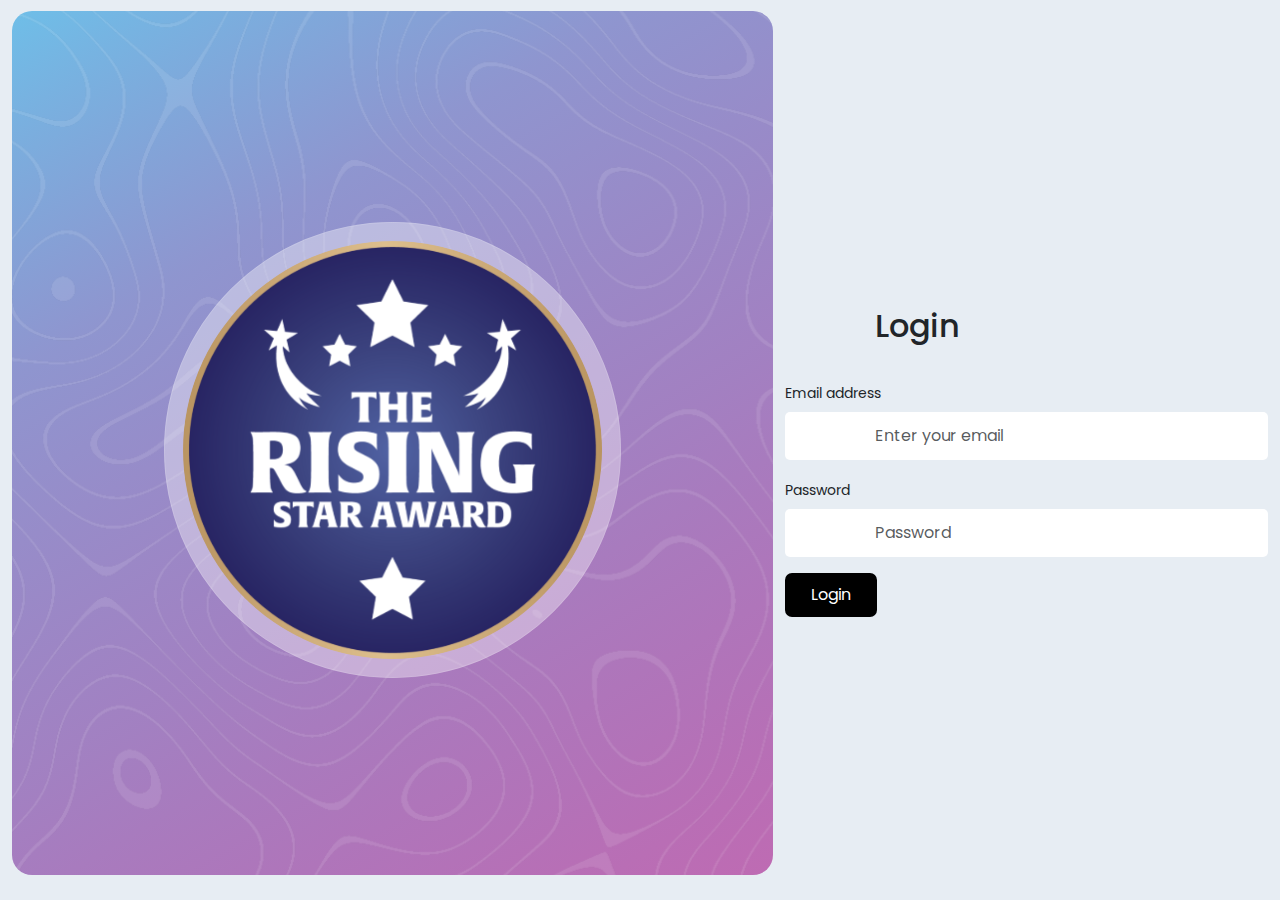
==== index.html @ 4a0f2233 "adding web" ====
<!DOCTYPE html><html lang="en"><head><meta charSet="utf-8"/><meta name="viewport" content="width=device-width, initial-scale=1"/><link rel="preload" as="image" href="/_next/static/media/bg-img.354e8d41.svg" fetchPriority="high"/><link rel="preload" as="image" href="/_next/static/media/img_frame.f65e410e.svg" fetchPriority="high"/><link rel="stylesheet" href="/_next/static/css/c8b9f7c9085633fc.css" data-precedence="next"/><link rel="stylesheet" href="/_next/static/css/d3df112486f97f47.css" data-precedence="next"/><link rel="stylesheet" href="/_next/static/css/82bc644b941a2132.css" data-precedence="next"/><link rel="preload" as="script" fetchPriority="low" href="/_next/static/chunks/webpack-ba1d65df73a28ebe.js"/><script src="/_next/static/chunks/fd9d1056-e36a5898c74579c1.js" async=""></script><script src="/_next/static/chunks/23-5b68e7078fd41346.js" async=""></script><script src="/_next/static/chunks/main-app-f830c0cacf32ffc2.js" async=""></script><script src="/_next/static/chunks/236-5caacf703836a47d.js" async=""></script><script src="/_next/static/chunks/974-9240bf006b20aa8d.js" async=""></script><script src="/_next/static/chunks/app/page-db731f0b7885d833.js" async=""></script><script src="/_next/static/chunks/app/layout-7973d2838881c95d.js" async=""></script><title>Custom Dashboard</title><link rel="icon" type="image/x-icon" href="../favicon.ico"/><link rel="icon" href="/favicon.ico" type="image/x-icon" sizes="16x16"/><script src="/_next/static/chunks/polyfills-42372ed130431b0a.js" noModule=""></script></head><body><div class="page_login_space__VgH8B container-fluid"><div class="page_align_login__2BGhG"><div class="page_bg_img_login__TYg9c"><div class="page_bg_img_login1__O7_ps"><img alt="img_logo" fetchPriority="high" width="778" height="928" decoding="async" data-nimg="1" class="img-fluid" style="color:transparent" src="/_next/static/media/bg-img.354e8d41.svg"/></div><div class="page_stunt__NQTlI"><img alt="img_logo" fetchPriority="high" width="578" height="578" decoding="async" data-nimg="1" class="img-fluid" style="color:transparent" src="/_next/static/media/img_frame.f65e410e.svg"/></div></div><div class="page_shape_login__kW3tx"><div class="mt-5 container"><h2 class="Login_login__H7trq">Login</h2><form class=""><div><label class="Login_label__VAjlC form-label" for="formEmail">Email address</label><input placeholder="Enter your email" required="" type="email" id="formEmail" class="Login_login__H7trq form-control" value=""/></div><div><label class="Login_label__VAjlC form-label" for="formPassword">Password</label><input placeholder="Password" required="" type="password" id="formPassword" class="Login_login__H7trq form-control" value=""/></div><button type="submit" class="Login_btnlogin__G2Kmm mt-3 btn btn-primary">Login</button></form></div></div></div></div><script src="/_next/static/chunks/webpack-ba1d65df73a28ebe.js" async=""></script><script>(self.__next_f=self.__next_f||[]).push([0]);self.__next_f.push([2,null])</script><script>self.__next_f.push([1,"1:HL[\"/_next/static/css/c8b9f7c9085633fc.css\",\"style\"]\n2:HL[\"/_next/static/css/d3df112486f97f47.css\",\"style\"]\n3:HL[\"/_next/static/css/82bc644b941a2132.css\",\"style\"]\n"])</script><script>self.__next_f.push([1,"4:I[5751,[],\"\"]\n6:I[6513,[],\"ClientPageRoot\"]\n7:I[532,[\"236\",\"static/chunks/236-5caacf703836a47d.js\",\"974\",\"static/chunks/974-9240bf006b20aa8d.js\",\"931\",\"static/chunks/app/page-db731f0b7885d833.js\"],\"default\",1]\n8:I[7671,[\"185\",\"static/chunks/app/layout-7973d2838881c95d.js\"],\"default\",1]\n9:I[9275,[],\"\"]\na:I[1343,[],\"\"]\nd:I[6130,[],\"\"]\nb:{}\ne:[]\n"])</script><script>self.__next_f.push([1,"0:[\"$\",\"$L4\",null,{\"buildId\":\"Rvghv3b-Gal7J1yhvZjO3\",\"assetPrefix\":\"\",\"urlParts\":[\"\",\"\"],\"initialTree\":[\"\",{\"children\":[\"__PAGE__\",{}]},\"$undefined\",\"$undefined\",true],\"initialSeedData\":[\"\",{\"children\":[\"__PAGE__\",{},[[\"$L5\",[\"$\",\"$L6\",null,{\"props\":{\"params\":{},\"searchParams\":{}},\"Component\":\"$7\"}],[[\"$\",\"link\",\"0\",{\"rel\":\"stylesheet\",\"href\":\"/_next/static/css/82bc644b941a2132.css\",\"precedence\":\"next\",\"crossOrigin\":\"$undefined\"}]]],null],null]},[[[[\"$\",\"link\",\"0\",{\"rel\":\"stylesheet\",\"href\":\"/_next/static/css/c8b9f7c9085633fc.css\",\"precedence\":\"next\",\"crossOrigin\":\"$undefined\"}],[\"$\",\"link\",\"1\",{\"rel\":\"stylesheet\",\"href\":\"/_next/static/css/d3df112486f97f47.css\",\"precedence\":\"next\",\"crossOrigin\":\"$undefined\"}]],[\"$\",\"$L8\",null,{\"children\":[\"$\",\"$L9\",null,{\"parallelRouterKey\":\"children\",\"segmentPath\":[\"children\"],\"error\":\"$undefined\",\"errorStyles\":\"$undefined\",\"errorScripts\":\"$undefined\",\"template\":[\"$\",\"$La\",null,{}],\"templateStyles\":\"$undefined\",\"templateScripts\":\"$undefined\",\"notFound\":[[\"$\",\"title\",null,{\"children\":\"404: This page could not be found.\"}],[\"$\",\"div\",null,{\"style\":{\"fontFamily\":\"system-ui,\\\"Segoe UI\\\",Roboto,Helvetica,Arial,sans-serif,\\\"Apple Color Emoji\\\",\\\"Segoe UI Emoji\\\"\",\"height\":\"100vh\",\"textAlign\":\"center\",\"display\":\"flex\",\"flexDirection\":\"column\",\"alignItems\":\"center\",\"justifyContent\":\"center\"},\"children\":[\"$\",\"div\",null,{\"children\":[[\"$\",\"style\",null,{\"dangerouslySetInnerHTML\":{\"__html\":\"body{color:#000;background:#fff;margin:0}.next-error-h1{border-right:1px solid rgba(0,0,0,.3)}@media (prefers-color-scheme:dark){body{color:#fff;background:#000}.next-error-h1{border-right:1px solid rgba(255,255,255,.3)}}\"}}],[\"$\",\"h1\",null,{\"className\":\"next-error-h1\",\"style\":{\"display\":\"inline-block\",\"margin\":\"0 20px 0 0\",\"padding\":\"0 23px 0 0\",\"fontSize\":24,\"fontWeight\":500,\"verticalAlign\":\"top\",\"lineHeight\":\"49px\"},\"children\":\"404\"}],[\"$\",\"div\",null,{\"style\":{\"display\":\"inline-block\"},\"children\":[\"$\",\"h2\",null,{\"style\":{\"fontSize\":14,\"fontWeight\":400,\"lineHeight\":\"49px\",\"margin\":0},\"children\":\"This page could not be found.\"}]}]]}]}]],\"notFoundStyles\":[]}],\"params\":\"$b\"}]],null],null],\"couldBeIntercepted\":false,\"initialHead\":[null,\"$Lc\"],\"globalErrorComponent\":\"$d\",\"missingSlots\":\"$We\"}]\n"])</script><script>self.__next_f.push([1,"c:[[\"$\",\"meta\",\"0\",{\"name\":\"viewport\",\"content\":\"width=device-width, initial-scale=1\"}],[\"$\",\"meta\",\"1\",{\"charSet\":\"utf-8\"}],[\"$\",\"link\",\"2\",{\"rel\":\"icon\",\"href\":\"/favicon.ico\",\"type\":\"image/x-icon\",\"sizes\":\"16x16\"}]]\n5:null\n"])</script></body></html>
---- _next/static/css/c8b9f7c9085633fc.css ----
@import url("https://fonts.googleapis.com/css2?family=Poppins:ital,wght@0,100;0,200;0,300;0,400;0,500;0,600;0,700;0,800;0,900;1,100;1,200;1,300;1,400;1,500;1,600;1,700;1,800;1,900&display=swap");*{font-family:Poppins,sans-serif}body{background-color:#e7edf3!important}.form-select{padding:15px!important;font-size:13px!important}.form-select option{font-size:13px}.inputBox input{width:100%;height:48px;border-radius:5px;border:unset;padding-left:10px}.inputBox input::placeholder{font-size:13px!important;color:#000}.inputBox input:focus{width:100%;height:48px;border-radius:5px;border:unset;padding-left:10px;box-shadow:unset!important}.form-select:focus{border-color:1px solid #dee2e6!important;outline:unset!important;box-shadow:unset!important}.fontsize{font-size:10px;margin-top:10px}.addInputBtn button{font-size:13px;text-decoration:unset;color:#000;font-weight:500}.labelsize label{display:inline-block;font-size:13px}@media screen and (max-width:992px){.form-select,.inputBox input{margin-bottom:15px}}
---- _next/static/css/d3df112486f97f47.css ----
@charset "UTF-8";/*!
 * Bootstrap  v5.3.3 (https://getbootstrap.com/)
 * Copyright 2011-2024 The Bootstrap Authors
 * Licensed under MIT (https://github.com/twbs/bootstrap/blob/main/LICENSE)
 */:root,[data-bs-theme=light]{--bs-blue:#0d6efd;--bs-indigo:#6610f2;--bs-purple:#6f42c1;--bs-pink:#d63384;--bs-red:#dc3545;--bs-orange:#fd7e14;--bs-yellow:#ffc107;--bs-green:#198754;--bs-teal:#20c997;--bs-cyan:#0dcaf0;--bs-black:#000;--bs-white:#fff;--bs-gray:#6c757d;--bs-gray-dark:#343a40;--bs-gray-100:#f8f9fa;--bs-gray-200:#e9ecef;--bs-gray-300:#dee2e6;--bs-gray-400:#ced4da;--bs-gray-500:#adb5bd;--bs-gray-600:#6c757d;--bs-gray-700:#495057;--bs-gray-800:#343a40;--bs-gray-900:#212529;--bs-primary:#0d6efd;--bs-secondary:#6c757d;--bs-success:#198754;--bs-info:#0dcaf0;--bs-warning:#ffc107;--bs-danger:#dc3545;--bs-light:#f8f9fa;--bs-dark:#212529;--bs-primary-rgb:13,110,253;--bs-secondary-rgb:108,117,125;--bs-success-rgb:25,135,84;--bs-info-rgb:13,202,240;--bs-warning-rgb:255,193,7;--bs-danger-rgb:220,53,69;--bs-light-rgb:248,249,250;--bs-dark-rgb:33,37,41;--bs-primary-text-emphasis:#052c65;--bs-secondary-text-emphasis:#2b2f32;--bs-success-text-emphasis:#0a3622;--bs-info-text-emphasis:#055160;--bs-warning-text-emphasis:#664d03;--bs-danger-text-emphasis:#58151c;--bs-light-text-emphasis:#495057;--bs-dark-text-emphasis:#495057;--bs-primary-bg-subtle:#cfe2ff;--bs-secondary-bg-subtle:#e2e3e5;--bs-success-bg-subtle:#d1e7dd;--bs-info-bg-subtle:#cff4fc;--bs-warning-bg-subtle:#fff3cd;--bs-danger-bg-subtle:#f8d7da;--bs-light-bg-subtle:#fcfcfd;--bs-dark-bg-subtle:#ced4da;--bs-primary-border-subtle:#9ec5fe;--bs-secondary-border-subtle:#c4c8cb;--bs-success-border-subtle:#a3cfbb;--bs-info-border-subtle:#9eeaf9;--bs-warning-border-subtle:#ffe69c;--bs-danger-border-subtle:#f1aeb5;--bs-light-border-subtle:#e9ecef;--bs-dark-border-subtle:#adb5bd;--bs-white-rgb:255,255,255;--bs-black-rgb:0,0,0;--bs-font-sans-serif:system-ui,-apple-system,"Segoe UI",Roboto,"Helvetica Neue","Noto Sans","Liberation Sans",Arial,sans-serif,"Apple Color Emoji","Segoe UI Emoji","Segoe UI Symbol","Noto Color Emoji";--bs-font-monospace:SFMono-Regular,Menlo,Monaco,Consolas,"Liberation Mono","Courier New",monospace;--bs-gradient:linear-gradient(180deg,hsla(0,0%,100%,.15),hsla(0,0%,100%,0));--bs-body-font-family:var(--bs-font-sans-serif);--bs-body-font-size:1rem;--bs-body-font-weight:400;--bs-body-line-height:1.5;--bs-body-color:#212529;--bs-body-color-rgb:33,37,41;--bs-body-bg:#fff;--bs-body-bg-rgb:255,255,255;--bs-emphasis-color:#000;--bs-emphasis-color-rgb:0,0,0;--bs-secondary-color:rgba(33,37,41,.75);--bs-secondary-color-rgb:33,37,41;--bs-secondary-bg:#e9ecef;--bs-secondary-bg-rgb:233,236,239;--bs-tertiary-color:rgba(33,37,41,.5);--bs-tertiary-color-rgb:33,37,41;--bs-tertiary-bg:#f8f9fa;--bs-tertiary-bg-rgb:248,249,250;--bs-heading-color:inherit;--bs-link-color:#0d6efd;--bs-link-color-rgb:13,110,253;--bs-link-decoration:underline;--bs-link-hover-color:#0a58ca;--bs-link-hover-color-rgb:10,88,202;--bs-code-color:#d63384;--bs-highlight-color:#212529;--bs-highlight-bg:#fff3cd;--bs-border-width:1px;--bs-border-style:solid;--bs-border-color:#dee2e6;--bs-border-color-translucent:rgba(0,0,0,.175);--bs-border-radius:0.375rem;--bs-border-radius-sm:0.25rem;--bs-border-radius-lg:0.5rem;--bs-border-radius-xl:1rem;--bs-border-radius-xxl:2rem;--bs-border-radius-2xl:var(--bs-border-radius-xxl);--bs-border-radius-pill:50rem;--bs-box-shadow:0 0.5rem 1rem rgba(0,0,0,.15);--bs-box-shadow-sm:0 0.125rem 0.25rem rgba(0,0,0,.075);--bs-box-shadow-lg:0 1rem 3rem rgba(0,0,0,.175);--bs-box-shadow-inset:inset 0 1px 2px rgba(0,0,0,.075);--bs-focus-ring-width:0.25rem;--bs-focus-ring-opacity:0.25;--bs-focus-ring-color:rgba(13,110,253,.25);--bs-form-valid-color:#198754;--bs-form-valid-border-color:#198754;--bs-form-invalid-color:#dc3545;--bs-form-invalid-border-color:#dc3545}[data-bs-theme=dark]{color-scheme:dark;--bs-body-color:#dee2e6;--bs-body-color-rgb:222,226,230;--bs-body-bg:#212529;--bs-body-bg-rgb:33,37,41;--bs-emphasis-color:#fff;--bs-emphasis-color-rgb:255,255,255;--bs-secondary-color:rgba(222,226,230,.75);--bs-secondary-color-rgb:222,226,230;--bs-secondary-bg:#343a40;--bs-secondary-bg-rgb:52,58,64;--bs-tertiary-color:rgba(222,226,230,.5);--bs-tertiary-color-rgb:222,226,230;--bs-tertiary-bg:#2b3035;--bs-tertiary-bg-rgb:43,48,53;--bs-primary-text-emphasis:#6ea8fe;--bs-secondary-text-emphasis:#a7acb1;--bs-success-text-emphasis:#75b798;--bs-info-text-emphasis:#6edff6;--bs-warning-text-emphasis:#ffda6a;--bs-danger-text-emphasis:#ea868f;--bs-light-text-emphasis:#f8f9fa;--bs-dark-text-emphasis:#dee2e6;--bs-primary-bg-subtle:#031633;--bs-secondary-bg-subtle:#161719;--bs-success-bg-subtle:#051b11;--bs-info-bg-subtle:#032830;--bs-warning-bg-subtle:#332701;--bs-danger-bg-subtle:#2c0b0e;--bs-light-bg-subtle:#343a40;--bs-dark-bg-subtle:#1a1d20;--bs-primary-border-subtle:#084298;--bs-secondary-border-subtle:#41464b;--bs-success-border-subtle:#0f5132;--bs-info-border-subtle:#087990;--bs-warning-border-subtle:#997404;--bs-danger-border-subtle:#842029;--bs-light-border-subtle:#495057;--bs-dark-border-subtle:#343a40;--bs-heading-color:inherit;--bs-link-color:#6ea8fe;--bs-link-hover-color:#8bb9fe;--bs-link-color-rgb:110,168,254;--bs-link-hover-color-rgb:139,185,254;--bs-code-color:#e685b5;--bs-highlight-color:#dee2e6;--bs-highlight-bg:#664d03;--bs-border-color:#495057;--bs-border-color-translucent:hsla(0,0%,100%,.15);--bs-form-valid-color:#75b798;--bs-form-valid-border-color:#75b798;--bs-form-invalid-color:#ea868f;--bs-form-invalid-border-color:#ea868f}*,:after,:before{box-sizing:border-box}@media (prefers-reduced-motion:no-preference){:root{scroll-behavior:smooth}}body{margin:0;font-family:var(--bs-body-font-family);font-size:var(--bs-body-font-size);font-weight:var(--bs-body-font-weight);line-height:var(--bs-body-line-height);color:var(--bs-body-color);text-align:var(--bs-body-text-align);background-color:var(--bs-body-bg);-webkit-text-size-adjust:100%;-webkit-tap-highlight-color:transparent}hr{margin:1rem 0;color:inherit;border:0;border-top:var(--bs-border-width) solid;opacity:.25}.h1,.h2,.h3,.h4,.h5,.h6,h1,h2,h3,h4,h5,h6{margin-top:0;margin-bottom:.5rem;font-weight:500;line-height:1.2;color:var(--bs-heading-color)}.h1,h1{font-size:calc(1.375rem + 1.5vw)}@media (min-width:1200px){.h1,h1{font-size:2.5rem}}.h2,h2{font-size:calc(1.325rem + .9vw)}@media (min-width:1200px){.h2,h2{font-size:2rem}}.h3,h3{font-size:calc(1.3rem + .6vw)}@media (min-width:1200px){.h3,h3{font-size:1.75rem}}.h4,h4{font-size:calc(1.275rem + .3vw)}@media (min-width:1200px){.h4,h4{font-size:1.5rem}}.h5,h5{font-size:1.25rem}.h6,h6{font-size:1rem}p{margin-top:0;margin-bottom:1rem}abbr[title]{-webkit-text-decoration:underline dotted;text-decoration:underline dotted;cursor:help;-webkit-text-decoration-skip-ink:none;text-decoration-skip-ink:none}address{margin-bottom:1rem;font-style:normal;line-height:inherit}ol,ul{padding-left:2rem}dl,ol,ul{margin-top:0;margin-bottom:1rem}ol ol,ol ul,ul ol,ul ul{margin-bottom:0}dt{font-weight:700}dd{margin-bottom:.5rem;margin-left:0}blockquote{margin:0 0 1rem}b,strong{font-weight:bolder}.small,small{font-size:.875em}.mark,mark{padding:.1875em;color:var(--bs-highlight-color);background-color:var(--bs-highlight-bg)}sub,sup{position:relative;font-size:.75em;line-height:0;vertical-align:baseline}sub{bottom:-.25em}sup{top:-.5em}a{color:rgba(var(--bs-link-color-rgb),var(--bs-link-opacity,1));text-decoration:underline}a:hover{--bs-link-color-rgb:var(--bs-link-hover-color-rgb)}a:not([href]):not([class]),a:not([href]):not([class]):hover{color:inherit;text-decoration:none}code,kbd,pre,samp{font-family:var(--bs-font-monospace);font-size:1em}pre{display:block;margin-top:0;margin-bottom:1rem;overflow:auto;font-size:.875em}pre code{font-size:inherit;color:inherit;word-break:normal}code{font-size:.875em;color:var(--bs-code-color);word-wrap:break-word}a>code{color:inherit}kbd{padding:.1875rem .375rem;font-size:.875em;color:var(--bs-body-bg);background-color:var(--bs-body-color);border-radius:.25rem}kbd kbd{padding:0;font-size:1em}figure{margin:0 0 1rem}img,svg{vertical-align:middle}table{caption-side:bottom;border-collapse:collapse}caption{padding-top:.5rem;padding-bottom:.5rem;color:var(--bs-secondary-color);text-align:left}th{text-align:inherit;text-align:-webkit-match-parent}tbody,td,tfoot,th,thead,tr{border:0 solid;border-color:inherit}label{display:inline-block}button{border-radius:0}button:focus:not(:focus-visible){outline:0}button,input,optgroup,select,textarea{margin:0;font-family:inherit;font-size:inherit;line-height:inherit}button,select{text-transform:none}[role=button]{cursor:pointer}select{word-wrap:normal}select:disabled{opacity:1}[list]:not([type=date]):not([type=datetime-local]):not([type=month]):not([type=week]):not([type=time])::-webkit-calendar-picker-indicator{display:none!important}[type=button],[type=reset],[type=submit],button{-webkit-appearance:button}[type=button]:not(:disabled),[type=reset]:not(:disabled),[type=submit]:not(:disabled),button:not(:disabled){cursor:pointer}::-moz-focus-inner{padding:0;border-style:none}textarea{resize:vertical}fieldset{min-width:0;padding:0;margin:0;border:0}legend{float:left;width:100%;padding:0;margin-bottom:.5rem;font-size:calc(1.275rem + .3vw);line-height:inherit}@media (min-width:1200px){legend{font-size:1.5rem}}legend+*{clear:left}::-webkit-datetime-edit-day-field,::-webkit-datetime-edit-fields-wrapper,::-webkit-datetime-edit-hour-field,::-webkit-datetime-edit-minute,::-webkit-datetime-edit-month-field,::-webkit-datetime-edit-text,::-webkit-datetime-edit-year-field{padding:0}::-webkit-inner-spin-button{height:auto}[type=search]{-webkit-appearance:textfield;outline-offset:-2px}::-webkit-search-decoration{-webkit-appearance:none}::-webkit-color-swatch-wrapper{padding:0}::-webkit-file-upload-button{font:inherit;-webkit-appearance:button}::file-selector-button{font:inherit;-webkit-appearance:button}output{display:inline-block}iframe{border:0}summary{display:list-item;cursor:pointer}progress{vertical-align:baseline}[hidden]{display:none!important}.lead{font-size:1.25rem;font-weight:300}.display-1{font-size:calc(1.625rem + 4.5vw);font-weight:300;line-height:1.2}@media (min-width:1200px){.display-1{font-size:5rem}}.display-2{font-size:calc(1.575rem + 3.9vw);font-weight:300;line-height:1.2}@media (min-width:1200px){.display-2{font-size:4.5rem}}.display-3{font-size:calc(1.525rem + 3.3vw);font-weight:300;line-height:1.2}@media (min-width:1200px){.display-3{font-size:4rem}}.display-4{font-size:calc(1.475rem + 2.7vw);font-weight:300;line-height:1.2}@media (min-width:1200px){.display-4{font-size:3.5rem}}.display-5{font-size:calc(1.425rem + 2.1vw);font-weight:300;line-height:1.2}@media (min-width:1200px){.display-5{font-size:3rem}}.display-6{font-size:calc(1.375rem + 1.5vw);font-weight:300;line-height:1.2}@media (min-width:1200px){.display-6{font-size:2.5rem}}.list-inline,.list-unstyled{padding-left:0;list-style:none}.list-inline-item{display:inline-block}.list-inline-item:not(:last-child){margin-right:.5rem}.initialism{font-size:.875em;text-transform:uppercase}.blockquote{margin-bottom:1rem;font-size:1.25rem}.blockquote>:last-child{margin-bottom:0}.blockquote-footer{margin-top:-1rem;margin-bottom:1rem;font-size:.875em;color:#6c757d}.blockquote-footer:before{content:"— "}.img-fluid,.img-thumbnail{max-width:100%;height:auto}.img-thumbnail{padding:.25rem;background-color:var(--bs-body-bg);border:var(--bs-border-width) solid var(--bs-border-color);border-radius:var(--bs-border-radius)}.figure{display:inline-block}.figure-img{margin-bottom:.5rem;line-height:1}.figure-caption{font-size:.875em;color:var(--bs-secondary-color)}.container,.container-fluid,.container-lg,.container-md,.container-sm,.container-xl,.container-xxl{--bs-gutter-x:1.5rem;--bs-gutter-y:0;width:100%;padding-right:calc(var(--bs-gutter-x) * .5);padding-left:calc(var(--bs-gutter-x) * .5);margin-right:auto;margin-left:auto}@media (min-width:576px){.container,.container-sm{max-width:540px}}@media (min-width:768px){.container,.container-md,.container-sm{max-width:720px}}@media (min-width:992px){.container,.container-lg,.container-md,.container-sm{max-width:960px}}@media (min-width:1200px){.container,.container-lg,.container-md,.container-sm,.container-xl{max-width:1140px}}@media (min-width:1400px){.container,.container-lg,.container-md,.container-sm,.container-xl,.container-xxl{max-width:1320px}}:root{--bs-breakpoint-xs:0;--bs-breakpoint-sm:576px;--bs-breakpoint-md:768px;--bs-breakpoint-lg:992px;--bs-breakpoint-xl:1200px;--bs-breakpoint-xxl:1400px}.row{--bs-gutter-x:1.5rem;--bs-gutter-y:0;display:flex;flex-wrap:wrap;margin-top:calc(-1 * var(--bs-gutter-y));margin-right:calc(-.5 * var(--bs-gutter-x));margin-left:calc(-.5 * var(--bs-gutter-x))}.row>*{flex-shrink:0;width:100%;max-width:100%;padding-right:calc(var(--bs-gutter-x) * .5);padding-left:calc(var(--bs-gutter-x) * .5);margin-top:var(--bs-gutter-y)}.col{flex:1 0}.row-cols-auto>*{flex:0 0 auto;width:auto}.row-cols-1>*{flex:0 0 auto;width:100%}.row-cols-2>*{flex:0 0 auto;width:50%}.row-cols-3>*{flex:0 0 auto;width:33.33333333%}.row-cols-4>*{flex:0 0 auto;width:25%}.row-cols-5>*{flex:0 0 auto;width:20%}.row-cols-6>*{flex:0 0 auto;width:16.66666667%}.col-auto{flex:0 0 auto;width:auto}.col-1{flex:0 0 auto;width:8.33333333%}.col-2{flex:0 0 auto;width:16.66666667%}.col-3{flex:0 0 auto;width:25%}.col-4{flex:0 0 auto;width:33.33333333%}.col-5{flex:0 0 auto;width:41.66666667%}.col-6{flex:0 0 auto;width:50%}.col-7{flex:0 0 auto;width:58.33333333%}.col-8{flex:0 0 auto;width:66.66666667%}.col-9{flex:0 0 auto;width:75%}.col-10{flex:0 0 auto;width:83.33333333%}.col-11{flex:0 0 auto;width:91.66666667%}.col-12{flex:0 0 auto;width:100%}.offset-1{margin-left:8.33333333%}.offset-2{margin-left:16.66666667%}.offset-3{margin-left:25%}.offset-4{margin-left:33.33333333%}.offset-5{margin-left:41.66666667%}.offset-6{margin-left:50%}.offset-7{margin-left:58.33333333%}.offset-8{margin-left:66.66666667%}.offset-9{margin-left:75%}.offset-10{margin-left:83.33333333%}.offset-11{margin-left:91.66666667%}.g-0,.gx-0{--bs-gutter-x:0}.g-0,.gy-0{--bs-gutter-y:0}.g-1,.gx-1{--bs-gutter-x:0.25rem}.g-1,.gy-1{--bs-gutter-y:0.25rem}.g-2,.gx-2{--bs-gutter-x:0.5rem}.g-2,.gy-2{--bs-gutter-y:0.5rem}.g-3,.gx-3{--bs-gutter-x:1rem}.g-3,.gy-3{--bs-gutter-y:1rem}.g-4,.gx-4{--bs-gutter-x:1.5rem}.g-4,.gy-4{--bs-gutter-y:1.5rem}.g-5,.gx-5{--bs-gutter-x:3rem}.g-5,.gy-5{--bs-gutter-y:3rem}@media (min-width:576px){.col-sm{flex:1 0}.row-cols-sm-auto>*{flex:0 0 auto;width:auto}.row-cols-sm-1>*{flex:0 0 auto;width:100%}.row-cols-sm-2>*{flex:0 0 auto;width:50%}.row-cols-sm-3>*{flex:0 0 auto;width:33.33333333%}.row-cols-sm-4>*{flex:0 0 auto;width:25%}.row-cols-sm-5>*{flex:0 0 auto;width:20%}.row-cols-sm-6>*{flex:0 0 auto;width:16.66666667%}.col-sm-auto{flex:0 0 auto;width:auto}.col-sm-1{flex:0 0 auto;width:8.33333333%}.col-sm-2{flex:0 0 auto;width:16.66666667%}.col-sm-3{flex:0 0 auto;width:25%}.col-sm-4{flex:0 0 auto;width:33.33333333%}.col-sm-5{flex:0 0 auto;width:41.66666667%}.col-sm-6{flex:0 0 auto;width:50%}.col-sm-7{flex:0 0 auto;width:58.33333333%}.col-sm-8{flex:0 0 auto;width:66.66666667%}.col-sm-9{flex:0 0 auto;width:75%}.col-sm-10{flex:0 0 auto;width:83.33333333%}.col-sm-11{flex:0 0 auto;width:91.66666667%}.col-sm-12{flex:0 0 auto;width:100%}.offset-sm-0{margin-left:0}.offset-sm-1{margin-left:8.33333333%}.offset-sm-2{margin-left:16.66666667%}.offset-sm-3{margin-left:25%}.offset-sm-4{margin-left:33.33333333%}.offset-sm-5{margin-left:41.66666667%}.offset-sm-6{margin-left:50%}.offset-sm-7{margin-left:58.33333333%}.offset-sm-8{margin-left:66.66666667%}.offset-sm-9{margin-left:75%}.offset-sm-10{margin-left:83.33333333%}.offset-sm-11{margin-left:91.66666667%}.g-sm-0,.gx-sm-0{--bs-gutter-x:0}.g-sm-0,.gy-sm-0{--bs-gutter-y:0}.g-sm-1,.gx-sm-1{--bs-gutter-x:0.25rem}.g-sm-1,.gy-sm-1{--bs-gutter-y:0.25rem}.g-sm-2,.gx-sm-2{--bs-gutter-x:0.5rem}.g-sm-2,.gy-sm-2{--bs-gutter-y:0.5rem}.g-sm-3,.gx-sm-3{--bs-gutter-x:1rem}.g-sm-3,.gy-sm-3{--bs-gutter-y:1rem}.g-sm-4,.gx-sm-4{--bs-gutter-x:1.5rem}.g-sm-4,.gy-sm-4{--bs-gutter-y:1.5rem}.g-sm-5,.gx-sm-5{--bs-gutter-x:3rem}.g-sm-5,.gy-sm-5{--bs-gutter-y:3rem}}@media (min-width:768px){.col-md{flex:1 0}.row-cols-md-auto>*{flex:0 0 auto;width:auto}.row-cols-md-1>*{flex:0 0 auto;width:100%}.row-cols-md-2>*{flex:0 0 auto;width:50%}.row-cols-md-3>*{flex:0 0 auto;width:33.33333333%}.row-cols-md-4>*{flex:0 0 auto;width:25%}.row-cols-md-5>*{flex:0 0 auto;width:20%}.row-cols-md-6>*{flex:0 0 auto;width:16.66666667%}.col-md-auto{flex:0 0 auto;width:auto}.col-md-1{flex:0 0 auto;width:8.33333333%}.col-md-2{flex:0 0 auto;width:16.66666667%}.col-md-3{flex:0 0 auto;width:25%}.col-md-4{flex:0 0 auto;width:33.33333333%}.col-md-5{flex:0 0 auto;width:41.66666667%}.col-md-6{flex:0 0 auto;width:50%}.col-md-7{flex:0 0 auto;width:58.33333333%}.col-md-8{flex:0 0 auto;width:66.66666667%}.col-md-9{flex:0 0 auto;width:75%}.col-md-10{flex:0 0 auto;width:83.33333333%}.col-md-11{flex:0 0 auto;width:91.66666667%}.col-md-12{flex:0 0 auto;width:100%}.offset-md-0{margin-left:0}.offset-md-1{margin-left:8.33333333%}.offset-md-2{margin-left:16.66666667%}.offset-md-3{margin-left:25%}.offset-md-4{margin-left:33.33333333%}.offset-md-5{margin-left:41.66666667%}.offset-md-6{margin-left:50%}.offset-md-7{margin-left:58.33333333%}.offset-md-8{margin-left:66.66666667%}.offset-md-9{margin-left:75%}.offset-md-10{margin-left:83.33333333%}.offset-md-11{margin-left:91.66666667%}.g-md-0,.gx-md-0{--bs-gutter-x:0}.g-md-0,.gy-md-0{--bs-gutter-y:0}.g-md-1,.gx-md-1{--bs-gutter-x:0.25rem}.g-md-1,.gy-md-1{--bs-gutter-y:0.25rem}.g-md-2,.gx-md-2{--bs-gutter-x:0.5rem}.g-md-2,.gy-md-2{--bs-gutter-y:0.5rem}.g-md-3,.gx-md-3{--bs-gutter-x:1rem}.g-md-3,.gy-md-3{--bs-gutter-y:1rem}.g-md-4,.gx-md-4{--bs-gutter-x:1.5rem}.g-md-4,.gy-md-4{--bs-gutter-y:1.5rem}.g-md-5,.gx-md-5{--bs-gutter-x:3rem}.g-md-5,.gy-md-5{--bs-gutter-y:3rem}}@media (min-width:992px){.col-lg{flex:1 0}.row-cols-lg-auto>*{flex:0 0 auto;width:auto}.row-cols-lg-1>*{flex:0 0 auto;width:100%}.row-cols-lg-2>*{flex:0 0 auto;width:50%}.row-cols-lg-3>*{flex:0 0 auto;width:33.33333333%}.row-cols-lg-4>*{flex:0 0 auto;width:25%}.row-cols-lg-5>*{flex:0 0 auto;width:20%}.row-cols-lg-6>*{flex:0 0 auto;width:16.66666667%}.col-lg-auto{flex:0 0 auto;width:auto}.col-lg-1{flex:0 0 auto;width:8.33333333%}.col-lg-2{flex:0 0 auto;width:16.66666667%}.col-lg-3{flex:0 0 auto;width:25%}.col-lg-4{flex:0 0 auto;width:33.33333333%}.col-lg-5{flex:0 0 auto;width:41.66666667%}.col-lg-6{flex:0 0 auto;width:50%}.col-lg-7{flex:0 0 auto;width:58.33333333%}.col-lg-8{flex:0 0 auto;width:66.66666667%}.col-lg-9{flex:0 0 auto;width:75%}.col-lg-10{flex:0 0 auto;width:83.33333333%}.col-lg-11{flex:0 0 auto;width:91.66666667%}.col-lg-12{flex:0 0 auto;width:100%}.offset-lg-0{margin-left:0}.offset-lg-1{margin-left:8.33333333%}.offset-lg-2{margin-left:16.66666667%}.offset-lg-3{margin-left:25%}.offset-lg-4{margin-left:33.33333333%}.offset-lg-5{margin-left:41.66666667%}.offset-lg-6{margin-left:50%}.offset-lg-7{margin-left:58.33333333%}.offset-lg-8{margin-left:66.66666667%}.offset-lg-9{margin-left:75%}.offset-lg-10{margin-left:83.33333333%}.offset-lg-11{margin-left:91.66666667%}.g-lg-0,.gx-lg-0{--bs-gutter-x:0}.g-lg-0,.gy-lg-0{--bs-gutter-y:0}.g-lg-1,.gx-lg-1{--bs-gutter-x:0.25rem}.g-lg-1,.gy-lg-1{--bs-gutter-y:0.25rem}.g-lg-2,.gx-lg-2{--bs-gutter-x:0.5rem}.g-lg-2,.gy-lg-2{--bs-gutter-y:0.5rem}.g-lg-3,.gx-lg-3{--bs-gutter-x:1rem}.g-lg-3,.gy-lg-3{--bs-gutter-y:1rem}.g-lg-4,.gx-lg-4{--bs-gutter-x:1.5rem}.g-lg-4,.gy-lg-4{--bs-gutter-y:1.5rem}.g-lg-5,.gx-lg-5{--bs-gutter-x:3rem}.g-lg-5,.gy-lg-5{--bs-gutter-y:3rem}}@media (min-width:1200px){.col-xl{flex:1 0}.row-cols-xl-auto>*{flex:0 0 auto;width:auto}.row-cols-xl-1>*{flex:0 0 auto;width:100%}.row-cols-xl-2>*{flex:0 0 auto;width:50%}.row-cols-xl-3>*{flex:0 0 auto;width:33.33333333%}.row-cols-xl-4>*{flex:0 0 auto;width:25%}.row-cols-xl-5>*{flex:0 0 auto;width:20%}.row-cols-xl-6>*{flex:0 0 auto;width:16.66666667%}.col-xl-auto{flex:0 0 auto;width:auto}.col-xl-1{flex:0 0 auto;width:8.33333333%}.col-xl-2{flex:0 0 auto;width:16.66666667%}.col-xl-3{flex:0 0 auto;width:25%}.col-xl-4{flex:0 0 auto;width:33.33333333%}.col-xl-5{flex:0 0 auto;width:41.66666667%}.col-xl-6{flex:0 0 auto;width:50%}.col-xl-7{flex:0 0 auto;width:58.33333333%}.col-xl-8{flex:0 0 auto;width:66.66666667%}.col-xl-9{flex:0 0 auto;width:75%}.col-xl-10{flex:0 0 auto;width:83.33333333%}.col-xl-11{flex:0 0 auto;width:91.66666667%}.col-xl-12{flex:0 0 auto;width:100%}.offset-xl-0{margin-left:0}.offset-xl-1{margin-left:8.33333333%}.offset-xl-2{margin-left:16.66666667%}.offset-xl-3{margin-left:25%}.offset-xl-4{margin-left:33.33333333%}.offset-xl-5{margin-left:41.66666667%}.offset-xl-6{margin-left:50%}.offset-xl-7{margin-left:58.33333333%}.offset-xl-8{margin-left:66.66666667%}.offset-xl-9{margin-left:75%}.offset-xl-10{margin-left:83.33333333%}.offset-xl-11{margin-left:91.66666667%}.g-xl-0,.gx-xl-0{--bs-gutter-x:0}.g-xl-0,.gy-xl-0{--bs-gutter-y:0}.g-xl-1,.gx-xl-1{--bs-gutter-x:0.25rem}.g-xl-1,.gy-xl-1{--bs-gutter-y:0.25rem}.g-xl-2,.gx-xl-2{--bs-gutter-x:0.5rem}.g-xl-2,.gy-xl-2{--bs-gutter-y:0.5rem}.g-xl-3,.gx-xl-3{--bs-gutter-x:1rem}.g-xl-3,.gy-xl-3{--bs-gutter-y:1rem}.g-xl-4,.gx-xl-4{--bs-gutter-x:1.5rem}.g-xl-4,.gy-xl-4{--bs-gutter-y:1.5rem}.g-xl-5,.gx-xl-5{--bs-gutter-x:3rem}.g-xl-5,.gy-xl-5{--bs-gutter-y:3rem}}@media (min-width:1400px){.col-xxl{flex:1 0}.row-cols-xxl-auto>*{flex:0 0 auto;width:auto}.row-cols-xxl-1>*{flex:0 0 auto;width:100%}.row-cols-xxl-2>*{flex:0 0 auto;width:50%}.row-cols-xxl-3>*{flex:0 0 auto;width:33.33333333%}.row-cols-xxl-4>*{flex:0 0 auto;width:25%}.row-cols-xxl-5>*{flex:0 0 auto;width:20%}.row-cols-xxl-6>*{flex:0 0 auto;width:16.66666667%}.col-xxl-auto{flex:0 0 auto;width:auto}.col-xxl-1{flex:0 0 auto;width:8.33333333%}.col-xxl-2{flex:0 0 auto;width:16.66666667%}.col-xxl-3{flex:0 0 auto;width:25%}.col-xxl-4{flex:0 0 auto;width:33.33333333%}.col-xxl-5{flex:0 0 auto;width:41.66666667%}.col-xxl-6{flex:0 0 auto;width:50%}.col-xxl-7{flex:0 0 auto;width:58.33333333%}.col-xxl-8{flex:0 0 auto;width:66.66666667%}.col-xxl-9{flex:0 0 auto;width:75%}.col-xxl-10{flex:0 0 auto;width:83.33333333%}.col-xxl-11{flex:0 0 auto;width:91.66666667%}.col-xxl-12{flex:0 0 auto;width:100%}.offset-xxl-0{margin-left:0}.offset-xxl-1{margin-left:8.33333333%}.offset-xxl-2{margin-left:16.66666667%}.offset-xxl-3{margin-left:25%}.offset-xxl-4{margin-left:33.33333333%}.offset-xxl-5{margin-left:41.66666667%}.offset-xxl-6{margin-left:50%}.offset-xxl-7{margin-left:58.33333333%}.offset-xxl-8{margin-left:66.66666667%}.offset-xxl-9{margin-left:75%}.offset-xxl-10{margin-left:83.33333333%}.offset-xxl-11{margin-left:91.66666667%}.g-xxl-0,.gx-xxl-0{--bs-gutter-x:0}.g-xxl-0,.gy-xxl-0{--bs-gutter-y:0}.g-xxl-1,.gx-xxl-1{--bs-gutter-x:0.25rem}.g-xxl-1,.gy-xxl-1{--bs-gutter-y:0.25rem}.g-xxl-2,.gx-xxl-2{--bs-gutter-x:0.5rem}.g-xxl-2,.gy-xxl-2{--bs-gutter-y:0.5rem}.g-xxl-3,.gx-xxl-3{--bs-gutter-x:1rem}.g-xxl-3,.gy-xxl-3{--bs-gutter-y:1rem}.g-xxl-4,.gx-xxl-4{--bs-gutter-x:1.5rem}.g-xxl-4,.gy-xxl-4{--bs-gutter-y:1.5rem}.g-xxl-5,.gx-xxl-5{--bs-gutter-x:3rem}.g-xxl-5,.gy-xxl-5{--bs-gutter-y:3rem}}.table{--bs-table-color-type:initial;--bs-table-bg-type:initial;--bs-table-color-state:initial;--bs-table-bg-state:initial;--bs-table-color:var(--bs-emphasis-color);--bs-table-bg:var(--bs-body-bg);--bs-table-border-color:var(--bs-border-color);--bs-table-accent-bg:transparent;--bs-table-striped-color:var(--bs-emphasis-color);--bs-table-striped-bg:rgba(var(--bs-emphasis-color-rgb),0.05);--bs-table-active-color:var(--bs-emphasis-color);--bs-table-active-bg:rgba(var(--bs-emphasis-color-rgb),0.1);--bs-table-hover-color:var(--bs-emphasis-color);--bs-table-hover-bg:rgba(var(--bs-emphasis-color-rgb),0.075);width:100%;margin-bottom:1rem;vertical-align:top;border-color:var(--bs-table-border-color)}.table>:not(caption)>*>*{padding:.5rem;color:var(--bs-table-color-state,var(--bs-table-color-type,var(--bs-table-color)));background-color:var(--bs-table-bg);border-bottom-width:var(--bs-border-width);box-shadow:inset 0 0 0 9999px var(--bs-table-bg-state,var(--bs-table-bg-type,var(--bs-table-accent-bg)))}.table>tbody{vertical-align:inherit}.table>thead{vertical-align:bottom}.table-group-divider{border-top:calc(var(--bs-border-width) * 2) solid}.caption-top{caption-side:top}.table-sm>:not(caption)>*>*{padding:.25rem}.table-bordered>:not(caption)>*{border-width:var(--bs-border-width) 0}.table-bordered>:not(caption)>*>*{border-width:0 var(--bs-border-width)}.table-borderless>:not(caption)>*>*{border-bottom-width:0}.table-borderless>:not(:first-child){border-top-width:0}.table-striped-columns>:not(caption)>tr>:nth-child(2n),.table-striped>tbody>tr:nth-of-type(odd)>*{--bs-table-color-type:var(--bs-table-striped-color);--bs-table-bg-type:var(--bs-table-striped-bg)}.table-active{--bs-table-color-state:var(--bs-table-active-color);--bs-table-bg-state:var(--bs-table-active-bg)}.table-hover>tbody>tr:hover>*{--bs-table-color-state:var(--bs-table-hover-color);--bs-table-bg-state:var(--bs-table-hover-bg)}.table-primary{--bs-table-color:#000;--bs-table-bg:#cfe2ff;--bs-table-border-color:#a6b5cc;--bs-table-striped-bg:#c5d7f2;--bs-table-striped-color:#000;--bs-table-active-bg:#bacbe6;--bs-table-active-color:#000;--bs-table-hover-bg:#bfd1ec;--bs-table-hover-color:#000}.table-primary,.table-secondary{color:var(--bs-table-color);border-color:var(--bs-table-border-color)}.table-secondary{--bs-table-color:#000;--bs-table-bg:#e2e3e5;--bs-table-border-color:#b5b6b7;--bs-table-striped-bg:#d7d8da;--bs-table-striped-color:#000;--bs-table-active-bg:#cbccce;--bs-table-active-color:#000;--bs-table-hover-bg:#d1d2d4;--bs-table-hover-color:#000}.table-success{--bs-table-color:#000;--bs-table-bg:#d1e7dd;--bs-table-border-color:#a7b9b1;--bs-table-striped-bg:#c7dbd2;--bs-table-striped-color:#000;--bs-table-active-bg:#bcd0c7;--bs-table-active-color:#000;--bs-table-hover-bg:#c1d6cc;--bs-table-hover-color:#000}.table-info,.table-success{color:var(--bs-table-color);border-color:var(--bs-table-border-color)}.table-info{--bs-table-color:#000;--bs-table-bg:#cff4fc;--bs-table-border-color:#a6c3ca;--bs-table-striped-bg:#c5e8ef;--bs-table-striped-color:#000;--bs-table-active-bg:#badce3;--bs-table-active-color:#000;--bs-table-hover-bg:#bfe2e9;--bs-table-hover-color:#000}.table-warning{--bs-table-color:#000;--bs-table-bg:#fff3cd;--bs-table-border-color:#ccc2a4;--bs-table-striped-bg:#f2e7c3;--bs-table-striped-color:#000;--bs-table-active-bg:#e6dbb9;--bs-table-active-color:#000;--bs-table-hover-bg:#ece1be;--bs-table-hover-color:#000}.table-danger,.table-warning{color:var(--bs-table-color);border-color:var(--bs-table-border-color)}.table-danger{--bs-table-color:#000;--bs-table-bg:#f8d7da;--bs-table-border-color:#c6acae;--bs-table-striped-bg:#eccccf;--bs-table-striped-color:#000;--bs-table-active-bg:#dfc2c4;--bs-table-active-color:#000;--bs-table-hover-bg:#e5c7ca;--bs-table-hover-color:#000}.table-light{--bs-table-color:#000;--bs-table-bg:#f8f9fa;--bs-table-border-color:#c6c7c8;--bs-table-striped-bg:#ecedee;--bs-table-striped-color:#000;--bs-table-active-bg:#dfe0e1;--bs-table-active-color:#000;--bs-table-hover-bg:#e5e6e7;--bs-table-hover-color:#000}.table-dark,.table-light{color:var(--bs-table-color);border-color:var(--bs-table-border-color)}.table-dark{--bs-table-color:#fff;--bs-table-bg:#212529;--bs-table-border-color:#4d5154;--bs-table-striped-bg:#2c3034;--bs-table-striped-color:#fff;--bs-table-active-bg:#373b3e;--bs-table-active-color:#fff;--bs-table-hover-bg:#323539;--bs-table-hover-color:#fff}.table-responsive{overflow-x:auto;-webkit-overflow-scrolling:touch}@media (max-width:575.98px){.table-responsive-sm{overflow-x:auto;-webkit-overflow-scrolling:touch}}@media (max-width:767.98px){.table-responsive-md{overflow-x:auto;-webkit-overflow-scrolling:touch}}@media (max-width:991.98px){.table-responsive-lg{overflow-x:auto;-webkit-overflow-scrolling:touch}}@media (max-width:1199.98px){.table-responsive-xl{overflow-x:auto;-webkit-overflow-scrolling:touch}}@media (max-width:1399.98px){.table-responsive-xxl{overflow-x:auto;-webkit-overflow-scrolling:touch}}.form-label{margin-bottom:.5rem}.col-form-label{padding-top:calc(.375rem + var(--bs-border-width));padding-bottom:calc(.375rem + var(--bs-border-width));margin-bottom:0;font-size:inherit;line-height:1.5}.col-form-label-lg{padding-top:calc(.5rem + var(--bs-border-width));padding-bottom:calc(.5rem + var(--bs-border-width));font-size:1.25rem}.col-form-label-sm{padding-top:calc(.25rem + var(--bs-border-width));padding-bottom:calc(.25rem + var(--bs-border-width));font-size:.875rem}.form-text{margin-top:.25rem;font-size:.875em;color:var(--bs-secondary-color)}.form-control{display:block;width:100%;padding:.375rem .75rem;font-size:1rem;font-weight:400;line-height:1.5;color:var(--bs-body-color);-webkit-appearance:none;-moz-appearance:none;appearance:none;background-color:var(--bs-body-bg);background-clip:padding-box;border:var(--bs-border-width) solid var(--bs-border-color);border-radius:var(--bs-border-radius);transition:border-color .15s ease-in-out,box-shadow .15s ease-in-out}@media (prefers-reduced-motion:reduce){.form-control{transition:none}}.form-control[type=file]{overflow:hidden}.form-control[type=file]:not(:disabled):not([readonly]){cursor:pointer}.form-control:focus{color:var(--bs-body-color);background-color:var(--bs-body-bg);border-color:#86b7fe;outline:0;box-shadow:0 0 0 .25rem rgba(13,110,253,.25)}.form-control::-webkit-date-and-time-value{min-width:85px;height:1.5em;margin:0}.form-control::-webkit-datetime-edit{display:block;padding:0}.form-control::placeholder{color:var(--bs-secondary-color);opacity:1}.form-control:disabled{background-color:var(--bs-secondary-bg);opacity:1}.form-control::-webkit-file-upload-button{padding:.375rem .75rem;margin:-.375rem -.75rem;-webkit-margin-end:.75rem;margin-inline-end:.75rem;color:var(--bs-body-color);background-color:var(--bs-tertiary-bg);pointer-events:none;border:0 solid;border-color:inherit;border-inline-end-width:var(--bs-border-width);border-radius:0;-webkit-transition:color .15s ease-in-out,background-color .15s ease-in-out,border-color .15s ease-in-out,box-shadow .15s ease-in-out;transition:color .15s ease-in-out,background-color .15s ease-in-out,border-color .15s ease-in-out,box-shadow .15s ease-in-out}.form-control::file-selector-button{padding:.375rem .75rem;margin:-.375rem -.75rem;-webkit-margin-end:.75rem;margin-inline-end:.75rem;color:var(--bs-body-color);background-color:var(--bs-tertiary-bg);pointer-events:none;border:0 solid;border-color:inherit;border-inline-end-width:var(--bs-border-width);border-radius:0;transition:color .15s ease-in-out,background-color .15s ease-in-out,border-color .15s ease-in-out,box-shadow .15s ease-in-out}@media (prefers-reduced-motion:reduce){.form-control::-webkit-file-upload-button{-webkit-transition:none;transition:none}.form-control::file-selector-button{transition:none}}.form-control:hover:not(:disabled):not([readonly])::-webkit-file-upload-button{background-color:var(--bs-secondary-bg)}.form-control:hover:not(:disabled):not([readonly])::file-selector-button{background-color:var(--bs-secondary-bg)}.form-control-plaintext{display:block;width:100%;padding:.375rem 0;margin-bottom:0;line-height:1.5;color:var(--bs-body-color);background-color:transparent;border:solid transparent;border-width:var(--bs-border-width) 0}.form-control-plaintext:focus{outline:0}.form-control-plaintext.form-control-lg,.form-control-plaintext.form-control-sm{padding-right:0;padding-left:0}.form-control-sm{min-height:calc(1.5em + .5rem + calc(var(--bs-border-width) * 2));padding:.25rem .5rem;font-size:.875rem;border-radius:var(--bs-border-radius-sm)}.form-control-sm::-webkit-file-upload-button{padding:.25rem .5rem;margin:-.25rem -.5rem;-webkit-margin-end:.5rem;margin-inline-end:.5rem}.form-control-sm::file-selector-button{padding:.25rem .5rem;margin:-.25rem -.5rem;-webkit-margin-end:.5rem;margin-inline-end:.5rem}.form-control-lg{min-height:calc(1.5em + 1rem + calc(var(--bs-border-width) * 2));padding:.5rem 1rem;font-size:1.25rem;border-radius:var(--bs-border-radius-lg)}.form-control-lg::-webkit-file-upload-button{padding:.5rem 1rem;margin:-.5rem -1rem;-webkit-margin-end:1rem;margin-inline-end:1rem}.form-control-lg::file-selector-button{padding:.5rem 1rem;margin:-.5rem -1rem;-webkit-margin-end:1rem;margin-inline-end:1rem}textarea.form-control{min-height:calc(1.5em + .75rem + calc(var(--bs-border-width) * 2))}textarea.form-control-sm{min-height:calc(1.5em + .5rem + calc(var(--bs-border-width) * 2))}textarea.form-control-lg{min-height:calc(1.5em + 1rem + calc(var(--bs-border-width) * 2))}.form-control-color{width:3rem;height:calc(1.5em + .75rem + calc(var(--bs-border-width) * 2));padding:.375rem}.form-control-color:not(:disabled):not([readonly]){cursor:pointer}.form-control-color::-moz-color-swatch{border:0!important;border-radius:var(--bs-border-radius)}.form-control-color::-webkit-color-swatch{border:0!important;border-radius:var(--bs-border-radius)}.form-control-color.form-control-sm{height:calc(1.5em + .5rem + calc(var(--bs-border-width) * 2))}.form-control-color.form-control-lg{height:calc(1.5em + 1rem + calc(var(--bs-border-width) * 2))}.form-select{--bs-form-select-bg-img:url("data:image/svg+xml,%3csvg xmlns='http://www.w3.org/2000/svg' viewBox='0 0 16 16'%3e%3cpath fill='none' stroke='%23343a40' stroke-linecap='round' stroke-linejoin='round' stroke-width='2' d='m2 5 6 6 6-6'/%3e%3c/svg%3e");display:block;width:100%;padding:.375rem 2.25rem .375rem .75rem;font-size:1rem;font-weight:400;line-height:1.5;color:var(--bs-body-color);-webkit-appearance:none;-moz-appearance:none;appearance:none;background-color:var(--bs-body-bg);background-image:var(--bs-form-select-bg-img),var(--bs-form-select-bg-icon,none);background-repeat:no-repeat;background-position:right .75rem center;background-size:16px 12px;border:var(--bs-border-width) solid var(--bs-border-color);border-radius:var(--bs-border-radius);transition:border-color .15s ease-in-out,box-shadow .15s ease-in-out}@media (prefers-reduced-motion:reduce){.form-select{transition:none}}.form-select:focus{border-color:#86b7fe;outline:0;box-shadow:0 0 0 .25rem rgba(13,110,253,.25)}.form-select[multiple],.form-select[size]:not([size="1"]){padding-right:.75rem;background-image:none}.form-select:disabled{background-color:var(--bs-secondary-bg)}.form-select:-moz-focusring{color:transparent;text-shadow:0 0 0 var(--bs-body-color)}.form-select-sm{padding-top:.25rem;padding-bottom:.25rem;padding-left:.5rem;font-size:.875rem;border-radius:var(--bs-border-radius-sm)}.form-select-lg{padding-top:.5rem;padding-bottom:.5rem;padding-left:1rem;font-size:1.25rem;border-radius:var(--bs-border-radius-lg)}[data-bs-theme=dark] .form-select{--bs-form-select-bg-img:url("data:image/svg+xml,%3csvg xmlns='http://www.w3.org/2000/svg' viewBox='0 0 16 16'%3e%3cpath fill='none' stroke='%23dee2e6' stroke-linecap='round' stroke-linejoin='round' stroke-width='2' d='m2 5 6 6 6-6'/%3e%3c/svg%3e")}.form-check{display:block;min-height:1.5rem;padding-left:1.5em;margin-bottom:.125rem}.form-check .form-check-input{float:left;margin-left:-1.5em}.form-check-reverse{padding-right:1.5em;padding-left:0;text-align:right}.form-check-reverse .form-check-input{float:right;margin-right:-1.5em;margin-left:0}.form-check-input{--bs-form-check-bg:var(--bs-body-bg);flex-shrink:0;width:1em;height:1em;margin-top:.25em;vertical-align:top;-webkit-appearance:none;-moz-appearance:none;appearance:none;background-color:var(--bs-form-check-bg);background-image:var(--bs-form-check-bg-image);background-repeat:no-repeat;background-position:50%;background-size:contain;border:var(--bs-border-width) solid var(--bs-border-color);-webkit-print-color-adjust:exact;color-adjust:exact;print-color-adjust:exact}.form-check-input[type=checkbox]{border-radius:.25em}.form-check-input[type=radio]{border-radius:50%}.form-check-input:active{filter:brightness(90%)}.form-check-input:focus{border-color:#86b7fe;outline:0;box-shadow:0 0 0 .25rem rgba(13,110,253,.25)}.form-check-input:checked{background-color:#0d6efd;border-color:#0d6efd}.form-check-input:checked[type=checkbox]{--bs-form-check-bg-image:url("data:image/svg+xml,%3csvg xmlns='http://www.w3.org/2000/svg' viewBox='0 0 20 20'%3e%3cpath fill='none' stroke='%23fff' stroke-linecap='round' stroke-linejoin='round' stroke-width='3' d='m6 10 3 3 6-6'/%3e%3c/svg%3e")}.form-check-input:checked[type=radio]{--bs-form-check-bg-image:url("data:image/svg+xml,%3csvg xmlns='http://www.w3.org/2000/svg' viewBox='-4 -4 8 8'%3e%3ccircle r='2' fill='%23fff'/%3e%3c/svg%3e")}.form-check-input[type=checkbox]:indeterminate{background-color:#0d6efd;border-color:#0d6efd;--bs-form-check-bg-image:url("data:image/svg+xml,%3csvg xmlns='http://www.w3.org/2000/svg' viewBox='0 0 20 20'%3e%3cpath fill='none' stroke='%23fff' stroke-linecap='round' stroke-linejoin='round' stroke-width='3' d='M6 10h8'/%3e%3c/svg%3e")}.form-check-input:disabled{pointer-events:none;filter:none;opacity:.5}.form-check-input:disabled~.form-check-label,.form-check-input[disabled]~.form-check-label{cursor:default;opacity:.5}.form-switch{padding-left:2.5em}.form-switch .form-check-input{--bs-form-switch-bg:url("data:image/svg+xml,%3csvg xmlns='http://www.w3.org/2000/svg' viewBox='-4 -4 8 8'%3e%3ccircle r='3' fill='rgba%280, 0, 0, 0.25%29'/%3e%3c/svg%3e");width:2em;margin-left:-2.5em;background-image:var(--bs-form-switch-bg);background-position:0;border-radius:2em;transition:background-position .15s ease-in-out}@media (prefers-reduced-motion:reduce){.form-switch .form-check-input{transition:none}}.form-switch .form-check-input:focus{--bs-form-switch-bg:url("data:image/svg+xml,%3csvg xmlns='http://www.w3.org/2000/svg' viewBox='-4 -4 8 8'%3e%3ccircle r='3' fill='%2386b7fe'/%3e%3c/svg%3e")}.form-switch .form-check-input:checked{background-position:100%;--bs-form-switch-bg:url("data:image/svg+xml,%3csvg xmlns='http://www.w3.org/2000/svg' viewBox='-4 -4 8 8'%3e%3ccircle r='3' fill='%23fff'/%3e%3c/svg%3e")}.form-switch.form-check-reverse{padding-right:2.5em;padding-left:0}.form-switch.form-check-reverse .form-check-input{margin-right:-2.5em;margin-left:0}.form-check-inline{display:inline-block;margin-right:1rem}.btn-check{position:absolute;clip:rect(0,0,0,0);pointer-events:none}.btn-check:disabled+.btn,.btn-check[disabled]+.btn{pointer-events:none;filter:none;opacity:.65}[data-bs-theme=dark] .form-switch .form-check-input:not(:checked):not(:focus){--bs-form-switch-bg:url("data:image/svg+xml,%3csvg xmlns='http://www.w3.org/2000/svg' viewBox='-4 -4 8 8'%3e%3ccircle r='3' fill='rgba%28255, 255, 255, 0.25%29'/%3e%3c/svg%3e")}.form-range{width:100%;height:1.5rem;padding:0;-webkit-appearance:none;-moz-appearance:none;appearance:none;background-color:transparent}.form-range:focus{outline:0}.form-range:focus::-webkit-slider-thumb{box-shadow:0 0 0 1px #fff,0 0 0 .25rem rgba(13,110,253,.25)}.form-range:focus::-moz-range-thumb{box-shadow:0 0 0 1px #fff,0 0 0 .25rem rgba(13,110,253,.25)}.form-range::-moz-focus-outer{border:0}.form-range::-webkit-slider-thumb{width:1rem;height:1rem;margin-top:-.25rem;-webkit-appearance:none;appearance:none;background-color:#0d6efd;border:0;border-radius:1rem;-webkit-transition:background-color .15s ease-in-out,border-color .15s ease-in-out,box-shadow .15s ease-in-out;transition:background-color .15s ease-in-out,border-color .15s ease-in-out,box-shadow .15s ease-in-out}@media (prefers-reduced-motion:reduce){.form-range::-webkit-slider-thumb{-webkit-transition:none;transition:none}}.form-range::-webkit-slider-thumb:active{background-color:#b6d4fe}.form-range::-webkit-slider-runnable-track{width:100%;height:.5rem;color:transparent;cursor:pointer;background-color:var(--bs-secondary-bg);border-color:transparent;border-radius:1rem}.form-range::-moz-range-thumb{width:1rem;height:1rem;-moz-appearance:none;appearance:none;background-color:#0d6efd;border:0;border-radius:1rem;-moz-transition:background-color .15s ease-in-out,border-color .15s ease-in-out,box-shadow .15s ease-in-out;transition:background-color .15s ease-in-out,border-color .15s ease-in-out,box-shadow .15s ease-in-out}@media (prefers-reduced-motion:reduce){.form-range::-moz-range-thumb{-moz-transition:none;transition:none}}.form-range::-moz-range-thumb:active{background-color:#b6d4fe}.form-range::-moz-range-track{width:100%;height:.5rem;color:transparent;cursor:pointer;background-color:var(--bs-secondary-bg);border-color:transparent;border-radius:1rem}.form-range:disabled{pointer-events:none}.form-range:disabled::-webkit-slider-thumb{background-color:var(--bs-secondary-color)}.form-range:disabled::-moz-range-thumb{background-color:var(--bs-secondary-color)}.form-floating{position:relative}.form-floating>.form-control,.form-floating>.form-control-plaintext,.form-floating>.form-select{height:calc(3.5rem + calc(var(--bs-border-width) * 2));min-height:calc(3.5rem + calc(var(--bs-border-width) * 2));line-height:1.25}.form-floating>label{position:absolute;top:0;left:0;z-index:2;height:100%;padding:1rem .75rem;overflow:hidden;text-align:start;text-overflow:ellipsis;white-space:nowrap;pointer-events:none;border:var(--bs-border-width) solid transparent;transform-origin:0 0;transition:opacity .1s ease-in-out,transform .1s ease-in-out}@media (prefers-reduced-motion:reduce){.form-floating>label{transition:none}}.form-floating>.form-control,.form-floating>.form-control-plaintext{padding:1rem .75rem}.form-floating>.form-control-plaintext::placeholder,.form-floating>.form-control::placeholder{color:transparent}.form-floating>.form-control-plaintext:focus,.form-floating>.form-control-plaintext:not(:placeholder-shown),.form-floating>.form-control:focus,.form-floating>.form-control:not(:placeholder-shown){padding-top:1.625rem;padding-bottom:.625rem}.form-floating>.form-control-plaintext:-webkit-autofill,.form-floating>.form-control:-webkit-autofill{padding-top:1.625rem;padding-bottom:.625rem}.form-floating>.form-select{padding-top:1.625rem;padding-bottom:.625rem}.form-floating>.form-control-plaintext~label,.form-floating>.form-control:focus~label,.form-floating>.form-control:not(:placeholder-shown)~label,.form-floating>.form-select~label{color:rgba(var(--bs-body-color-rgb),.65);transform:scale(.85) translateY(-.5rem) translateX(.15rem)}.form-floating>.form-control-plaintext~label:after,.form-floating>.form-control:focus~label:after,.form-floating>.form-control:not(:placeholder-shown)~label:after,.form-floating>.form-select~label:after{position:absolute;inset:1rem .375rem;z-index:-1;height:1.5em;content:"";background-color:var(--bs-body-bg);border-radius:var(--bs-border-radius)}.form-floating>.form-control:-webkit-autofill~label{color:rgba(var(--bs-body-color-rgb),.65);transform:scale(.85) translateY(-.5rem) translateX(.15rem)}.form-floating>.form-control-plaintext~label{border-width:var(--bs-border-width) 0}.form-floating>.form-control:disabled~label,.form-floating>:disabled~label{color:#6c757d}.form-floating>.form-control:disabled~label:after,.form-floating>:disabled~label:after{background-color:var(--bs-secondary-bg)}.input-group{position:relative;display:flex;flex-wrap:wrap;align-items:stretch;width:100%}.input-group>.form-control,.input-group>.form-floating,.input-group>.form-select{position:relative;flex:1 1 auto;width:1%;min-width:0}.input-group>.form-control:focus,.input-group>.form-floating:focus-within,.input-group>.form-select:focus{z-index:5}.input-group .btn{position:relative;z-index:2}.input-group .btn:focus{z-index:5}.input-group-text{display:flex;align-items:center;padding:.375rem .75rem;font-size:1rem;font-weight:400;line-height:1.5;color:var(--bs-body-color);text-align:center;white-space:nowrap;background-color:var(--bs-tertiary-bg);border:var(--bs-border-width) solid var(--bs-border-color);border-radius:var(--bs-border-radius)}.input-group-lg>.btn,.input-group-lg>.form-control,.input-group-lg>.form-select,.input-group-lg>.input-group-text{padding:.5rem 1rem;font-size:1.25rem;border-radius:var(--bs-border-radius-lg)}.input-group-sm>.btn,.input-group-sm>.form-control,.input-group-sm>.form-select,.input-group-sm>.input-group-text{padding:.25rem .5rem;font-size:.875rem;border-radius:var(--bs-border-radius-sm)}.input-group-lg>.form-select,.input-group-sm>.form-select{padding-right:3rem}.input-group.has-validation>.dropdown-toggle:nth-last-child(n+4),.input-group.has-validation>.form-floating:nth-last-child(n+3)>.form-control,.input-group.has-validation>.form-floating:nth-last-child(n+3)>.form-select,.input-group.has-validation>:nth-last-child(n+3):not(.dropdown-toggle):not(.dropdown-menu):not(.form-floating),.input-group:not(.has-validation)>.dropdown-toggle:nth-last-child(n+3),.input-group:not(.has-validation)>.form-floating:not(:last-child)>.form-control,.input-group:not(.has-validation)>.form-floating:not(:last-child)>.form-select,.input-group:not(.has-validation)>:not(:last-child):not(.dropdown-toggle):not(.dropdown-menu):not(.form-floating){border-top-right-radius:0;border-bottom-right-radius:0}.input-group>:not(:first-child):not(.dropdown-menu):not(.valid-tooltip):not(.valid-feedback):not(.invalid-tooltip):not(.invalid-feedback){margin-left:calc(var(--bs-border-width) * -1);border-top-left-radius:0;border-bottom-left-radius:0}.input-group>.form-floating:not(:first-child)>.form-control,.input-group>.form-floating:not(:first-child)>.form-select{border-top-left-radius:0;border-bottom-left-radius:0}.valid-feedback{display:none;width:100%;margin-top:.25rem;font-size:.875em;color:var(--bs-form-valid-color)}.valid-tooltip{position:absolute;top:100%;z-index:5;display:none;max-width:100%;padding:.25rem .5rem;margin-top:.1rem;font-size:.875rem;color:#fff;background-color:var(--bs-success);border-radius:var(--bs-border-radius)}.is-valid~.valid-feedback,.is-valid~.valid-tooltip,.was-validated :valid~.valid-feedback,.was-validated :valid~.valid-tooltip{display:block}.form-control.is-valid,.was-validated .form-control:valid{border-color:var(--bs-form-valid-border-color);padding-right:calc(1.5em + .75rem);background-image:url("data:image/svg+xml,%3csvg xmlns='http://www.w3.org/2000/svg' viewBox='0 0 8 8'%3e%3cpath fill='%23198754' d='M2.3 6.73.6 4.53c-.4-1.04.46-1.4 1.1-.8l1.1 1.4 3.4-3.8c.6-.63 1.6-.27 1.2.7l-4 4.6c-.43.5-.8.4-1.1.1z'/%3e%3c/svg%3e");background-repeat:no-repeat;background-position:right calc(.375em + .1875rem) center;background-size:calc(.75em + .375rem) calc(.75em + .375rem)}.form-control.is-valid:focus,.was-validated .form-control:valid:focus{border-color:var(--bs-form-valid-border-color);box-shadow:0 0 0 .25rem rgba(var(--bs-success-rgb),.25)}.was-validated textarea.form-control:valid,textarea.form-control.is-valid{padding-right:calc(1.5em + .75rem);background-position:top calc(.375em + .1875rem) right calc(.375em + .1875rem)}.form-select.is-valid,.was-validated .form-select:valid{border-color:var(--bs-form-valid-border-color)}.form-select.is-valid:not([multiple]):not([size]),.form-select.is-valid:not([multiple])[size="1"],.was-validated .form-select:valid:not([multiple]):not([size]),.was-validated .form-select:valid:not([multiple])[size="1"]{--bs-form-select-bg-icon:url("data:image/svg+xml,%3csvg xmlns='http://www.w3.org/2000/svg' viewBox='0 0 8 8'%3e%3cpath fill='%23198754' d='M2.3 6.73.6 4.53c-.4-1.04.46-1.4 1.1-.8l1.1 1.4 3.4-3.8c.6-.63 1.6-.27 1.2.7l-4 4.6c-.43.5-.8.4-1.1.1z'/%3e%3c/svg%3e");padding-right:4.125rem;background-position:right .75rem center,center right 2.25rem;background-size:16px 12px,calc(.75em + .375rem) calc(.75em + .375rem)}.form-select.is-valid:focus,.was-validated .form-select:valid:focus{border-color:var(--bs-form-valid-border-color);box-shadow:0 0 0 .25rem rgba(var(--bs-success-rgb),.25)}.form-control-color.is-valid,.was-validated .form-control-color:valid{width:calc(3rem + calc(1.5em + .75rem))}.form-check-input.is-valid,.was-validated .form-check-input:valid{border-color:var(--bs-form-valid-border-color)}.form-check-input.is-valid:checked,.was-validated .form-check-input:valid:checked{background-color:var(--bs-form-valid-color)}.form-check-input.is-valid:focus,.was-validated .form-check-input:valid:focus{box-shadow:0 0 0 .25rem rgba(var(--bs-success-rgb),.25)}.form-check-input.is-valid~.form-check-label,.was-validated .form-check-input:valid~.form-check-label{color:var(--bs-form-valid-color)}.form-check-inline .form-check-input~.valid-feedback{margin-left:.5em}.input-group>.form-control:not(:focus).is-valid,.input-group>.form-floating:not(:focus-within).is-valid,.input-group>.form-select:not(:focus).is-valid,.was-validated .input-group>.form-control:not(:focus):valid,.was-validated .input-group>.form-floating:not(:focus-within):valid,.was-validated .input-group>.form-select:not(:focus):valid{z-index:3}.invalid-feedback{display:none;width:100%;margin-top:.25rem;font-size:.875em;color:var(--bs-form-invalid-color)}.invalid-tooltip{position:absolute;top:100%;z-index:5;display:none;max-width:100%;padding:.25rem .5rem;margin-top:.1rem;font-size:.875rem;color:#fff;background-color:var(--bs-danger);border-radius:var(--bs-border-radius)}.is-invalid~.invalid-feedback,.is-invalid~.invalid-tooltip,.was-validated :invalid~.invalid-feedback,.was-validated :invalid~.invalid-tooltip{display:block}.form-control.is-invalid,.was-validated .form-control:invalid{border-color:var(--bs-form-invalid-border-color);padding-right:calc(1.5em + .75rem);background-image:url("data:image/svg+xml,%3csvg xmlns='http://www.w3.org/2000/svg' viewBox='0 0 12 12' width='12' height='12' fill='none' stroke='%23dc3545'%3e%3ccircle cx='6' cy='6' r='4.5'/%3e%3cpath stroke-linejoin='round' d='M5.8 3.6h.4L6 6.5z'/%3e%3ccircle cx='6' cy='8.2' r='.6' fill='%23dc3545' stroke='none'/%3e%3c/svg%3e");background-repeat:no-repeat;background-position:right calc(.375em + .1875rem) center;background-size:calc(.75em + .375rem) calc(.75em + .375rem)}.form-control.is-invalid:focus,.was-validated .form-control:invalid:focus{border-color:var(--bs-form-invalid-border-color);box-shadow:0 0 0 .25rem rgba(var(--bs-danger-rgb),.25)}.was-validated textarea.form-control:invalid,textarea.form-control.is-invalid{padding-right:calc(1.5em + .75rem);background-position:top calc(.375em + .1875rem) right calc(.375em + .1875rem)}.form-select.is-invalid,.was-validated .form-select:invalid{border-color:var(--bs-form-invalid-border-color)}.form-select.is-invalid:not([multiple]):not([size]),.form-select.is-invalid:not([multiple])[size="1"],.was-validated .form-select:invalid:not([multiple]):not([size]),.was-validated .form-select:invalid:not([multiple])[size="1"]{--bs-form-select-bg-icon:url("data:image/svg+xml,%3csvg xmlns='http://www.w3.org/2000/svg' viewBox='0 0 12 12' width='12' height='12' fill='none' stroke='%23dc3545'%3e%3ccircle cx='6' cy='6' r='4.5'/%3e%3cpath stroke-linejoin='round' d='M5.8 3.6h.4L6 6.5z'/%3e%3ccircle cx='6' cy='8.2' r='.6' fill='%23dc3545' stroke='none'/%3e%3c/svg%3e");padding-right:4.125rem;background-position:right .75rem center,center right 2.25rem;background-size:16px 12px,calc(.75em + .375rem) calc(.75em + .375rem)}.form-select.is-invalid:focus,.was-validated .form-select:invalid:focus{border-color:var(--bs-form-invalid-border-color);box-shadow:0 0 0 .25rem rgba(var(--bs-danger-rgb),.25)}.form-control-color.is-invalid,.was-validated .form-control-color:invalid{width:calc(3rem + calc(1.5em + .75rem))}.form-check-input.is-invalid,.was-validated .form-check-input:invalid{border-color:var(--bs-form-invalid-border-color)}.form-check-input.is-invalid:checked,.was-validated .form-check-input:invalid:checked{background-color:var(--bs-form-invalid-color)}.form-check-input.is-invalid:focus,.was-validated .form-check-input:invalid:focus{box-shadow:0 0 0 .25rem rgba(var(--bs-danger-rgb),.25)}.form-check-input.is-invalid~.form-check-label,.was-validated .form-check-input:invalid~.form-check-label{color:var(--bs-form-invalid-color)}.form-check-inline .form-check-input~.invalid-feedback{margin-left:.5em}.input-group>.form-control:not(:focus).is-invalid,.input-group>.form-floating:not(:focus-within).is-invalid,.input-group>.form-select:not(:focus).is-invalid,.was-validated .input-group>.form-control:not(:focus):invalid,.was-validated .input-group>.form-floating:not(:focus-within):invalid,.was-validated .input-group>.form-select:not(:focus):invalid{z-index:4}.btn{--bs-btn-padding-x:0.75rem;--bs-btn-padding-y:0.375rem;--bs-btn-font-family: ;--bs-btn-font-size:1rem;--bs-btn-font-weight:400;--bs-btn-line-height:1.5;--bs-btn-color:var(--bs-body-color);--bs-btn-bg:transparent;--bs-btn-border-width:var(--bs-border-width);--bs-btn-border-color:transparent;--bs-btn-border-radius:var(--bs-border-radius);--bs-btn-hover-border-color:transparent;--bs-btn-box-shadow:inset 0 1px 0 hsla(0,0%,100%,.15),0 1px 1px rgba(0,0,0,.075);--bs-btn-disabled-opacity:0.65;--bs-btn-focus-box-shadow:0 0 0 0.25rem rgba(var(--bs-btn-focus-shadow-rgb),.5);display:inline-block;padding:var(--bs-btn-padding-y) var(--bs-btn-padding-x);font-family:var(--bs-btn-font-family);font-size:var(--bs-btn-font-size);font-weight:var(--bs-btn-font-weight);line-height:var(--bs-btn-line-height);color:var(--bs-btn-color);text-align:center;text-decoration:none;vertical-align:middle;cursor:pointer;-webkit-user-select:none;-moz-user-select:none;user-select:none;border:var(--bs-btn-border-width) solid var(--bs-btn-border-color);border-radius:var(--bs-btn-border-radius);background-color:var(--bs-btn-bg);transition:color .15s ease-in-out,background-color .15s ease-in-out,border-color .15s ease-in-out,box-shadow .15s ease-in-out}@media (prefers-reduced-motion:reduce){.btn{transition:none}}.btn:hover{color:var(--bs-btn-hover-color);background-color:var(--bs-btn-hover-bg);border-color:var(--bs-btn-hover-border-color)}.btn-check+.btn:hover{color:var(--bs-btn-color);background-color:var(--bs-btn-bg);border-color:var(--bs-btn-border-color)}.btn:focus-visible{color:var(--bs-btn-hover-color);background-color:var(--bs-btn-hover-bg);border-color:var(--bs-btn-hover-border-color);outline:0;box-shadow:var(--bs-btn-focus-box-shadow)}.btn-check:focus-visible+.btn{border-color:var(--bs-btn-hover-border-color);outline:0;box-shadow:var(--bs-btn-focus-box-shadow)}.btn-check:checked+.btn,.btn.active,.btn.show,.btn:first-child:active,:not(.btn-check)+.btn:active{color:var(--bs-btn-active-color);background-color:var(--bs-btn-active-bg);border-color:var(--bs-btn-active-border-color)}.btn-check:checked+.btn:focus-visible,.btn.active:focus-visible,.btn.show:focus-visible,.btn:first-child:active:focus-visible,:not(.btn-check)+.btn:active:focus-visible{box-shadow:var(--bs-btn-focus-box-shadow)}.btn-check:checked:focus-visible+.btn{box-shadow:var(--bs-btn-focus-box-shadow)}.btn.disabled,.btn:disabled,fieldset:disabled .btn{color:var(--bs-btn-disabled-color);pointer-events:none;background-color:var(--bs-btn-disabled-bg);border-color:var(--bs-btn-disabled-border-color);opacity:var(--bs-btn-disabled-opacity)}.btn-primary{--bs-btn-color:#fff;--bs-btn-bg:#0d6efd;--bs-btn-border-color:#0d6efd;--bs-btn-hover-color:#fff;--bs-btn-hover-bg:#0b5ed7;--bs-btn-hover-border-color:#0a58ca;--bs-btn-focus-shadow-rgb:49,132,253;--bs-btn-active-color:#fff;--bs-btn-active-bg:#0a58ca;--bs-btn-active-border-color:#0a53be;--bs-btn-active-shadow:inset 0 3px 5px rgba(0,0,0,.125);--bs-btn-disabled-color:#fff;--bs-btn-disabled-bg:#0d6efd;--bs-btn-disabled-border-color:#0d6efd}.btn-secondary{--bs-btn-color:#fff;--bs-btn-bg:#6c757d;--bs-btn-border-color:#6c757d;--bs-btn-hover-color:#fff;--bs-btn-hover-bg:#5c636a;--bs-btn-hover-border-color:#565e64;--bs-btn-focus-shadow-rgb:130,138,145;--bs-btn-active-color:#fff;--bs-btn-active-bg:#565e64;--bs-btn-active-border-color:#51585e;--bs-btn-active-shadow:inset 0 3px 5px rgba(0,0,0,.125);--bs-btn-disabled-color:#fff;--bs-btn-disabled-bg:#6c757d;--bs-btn-disabled-border-color:#6c757d}.btn-success{--bs-btn-color:#fff;--bs-btn-bg:#198754;--bs-btn-border-color:#198754;--bs-btn-hover-color:#fff;--bs-btn-hover-bg:#157347;--bs-btn-hover-border-color:#146c43;--bs-btn-focus-shadow-rgb:60,153,110;--bs-btn-active-color:#fff;--bs-btn-active-bg:#146c43;--bs-btn-active-border-color:#13653f;--bs-btn-active-shadow:inset 0 3px 5px rgba(0,0,0,.125);--bs-btn-disabled-color:#fff;--bs-btn-disabled-bg:#198754;--bs-btn-disabled-border-color:#198754}.btn-info{--bs-btn-color:#000;--bs-btn-bg:#0dcaf0;--bs-btn-border-color:#0dcaf0;--bs-btn-hover-color:#000;--bs-btn-hover-bg:#31d2f2;--bs-btn-hover-border-color:#25cff2;--bs-btn-focus-shadow-rgb:11,172,204;--bs-btn-active-color:#000;--bs-btn-active-bg:#3dd5f3;--bs-btn-active-border-color:#25cff2;--bs-btn-active-shadow:inset 0 3px 5px rgba(0,0,0,.125);--bs-btn-disabled-color:#000;--bs-btn-disabled-bg:#0dcaf0;--bs-btn-disabled-border-color:#0dcaf0}.btn-warning{--bs-btn-color:#000;--bs-btn-bg:#ffc107;--bs-btn-border-color:#ffc107;--bs-btn-hover-color:#000;--bs-btn-hover-bg:#ffca2c;--bs-btn-hover-border-color:#ffc720;--bs-btn-focus-shadow-rgb:217,164,6;--bs-btn-active-color:#000;--bs-btn-active-bg:#ffcd39;--bs-btn-active-border-color:#ffc720;--bs-btn-active-shadow:inset 0 3px 5px rgba(0,0,0,.125);--bs-btn-disabled-color:#000;--bs-btn-disabled-bg:#ffc107;--bs-btn-disabled-border-color:#ffc107}.btn-danger{--bs-btn-color:#fff;--bs-btn-bg:#dc3545;--bs-btn-border-color:#dc3545;--bs-btn-hover-color:#fff;--bs-btn-hover-bg:#bb2d3b;--bs-btn-hover-border-color:#b02a37;--bs-btn-focus-shadow-rgb:225,83,97;--bs-btn-active-color:#fff;--bs-btn-active-bg:#b02a37;--bs-btn-active-border-color:#a52834;--bs-btn-active-shadow:inset 0 3px 5px rgba(0,0,0,.125);--bs-btn-disabled-color:#fff;--bs-btn-disabled-bg:#dc3545;--bs-btn-disabled-border-color:#dc3545}.btn-light{--bs-btn-color:#000;--bs-btn-bg:#f8f9fa;--bs-btn-border-color:#f8f9fa;--bs-btn-hover-color:#000;--bs-btn-hover-bg:#d3d4d5;--bs-btn-hover-border-color:#c6c7c8;--bs-btn-focus-shadow-rgb:211,212,213;--bs-btn-active-color:#000;--bs-btn-active-bg:#c6c7c8;--bs-btn-active-border-color:#babbbc;--bs-btn-active-shadow:inset 0 3px 5px rgba(0,0,0,.125);--bs-btn-disabled-color:#000;--bs-btn-disabled-bg:#f8f9fa;--bs-btn-disabled-border-color:#f8f9fa}.btn-dark{--bs-btn-color:#fff;--bs-btn-bg:#212529;--bs-btn-border-color:#212529;--bs-btn-hover-color:#fff;--bs-btn-hover-bg:#424649;--bs-btn-hover-border-color:#373b3e;--bs-btn-focus-shadow-rgb:66,70,73;--bs-btn-active-color:#fff;--bs-btn-active-bg:#4d5154;--bs-btn-active-border-color:#373b3e;--bs-btn-active-shadow:inset 0 3px 5px rgba(0,0,0,.125);--bs-btn-disabled-color:#fff;--bs-btn-disabled-bg:#212529;--bs-btn-disabled-border-color:#212529}.btn-outline-primary{--bs-btn-color:#0d6efd;--bs-btn-border-color:#0d6efd;--bs-btn-hover-color:#fff;--bs-btn-hover-bg:#0d6efd;--bs-btn-hover-border-color:#0d6efd;--bs-btn-focus-shadow-rgb:13,110,253;--bs-btn-active-color:#fff;--bs-btn-active-bg:#0d6efd;--bs-btn-active-border-color:#0d6efd;--bs-btn-active-shadow:inset 0 3px 5px rgba(0,0,0,.125);--bs-btn-disabled-color:#0d6efd;--bs-btn-disabled-bg:transparent;--bs-btn-disabled-border-color:#0d6efd;--bs-gradient:none}.btn-outline-secondary{--bs-btn-color:#6c757d;--bs-btn-border-color:#6c757d;--bs-btn-hover-color:#fff;--bs-btn-hover-bg:#6c757d;--bs-btn-hover-border-color:#6c757d;--bs-btn-focus-shadow-rgb:108,117,125;--bs-btn-active-color:#fff;--bs-btn-active-bg:#6c757d;--bs-btn-active-border-color:#6c757d;--bs-btn-active-shadow:inset 0 3px 5px rgba(0,0,0,.125);--bs-btn-disabled-color:#6c757d;--bs-btn-disabled-bg:transparent;--bs-btn-disabled-border-color:#6c757d;--bs-gradient:none}.btn-outline-success{--bs-btn-color:#198754;--bs-btn-border-color:#198754;--bs-btn-hover-color:#fff;--bs-btn-hover-bg:#198754;--bs-btn-hover-border-color:#198754;--bs-btn-focus-shadow-rgb:25,135,84;--bs-btn-active-color:#fff;--bs-btn-active-bg:#198754;--bs-btn-active-border-color:#198754;--bs-btn-active-shadow:inset 0 3px 5px rgba(0,0,0,.125);--bs-btn-disabled-color:#198754;--bs-btn-disabled-bg:transparent;--bs-btn-disabled-border-color:#198754;--bs-gradient:none}.btn-outline-info{--bs-btn-color:#0dcaf0;--bs-btn-border-color:#0dcaf0;--bs-btn-hover-color:#000;--bs-btn-hover-bg:#0dcaf0;--bs-btn-hover-border-color:#0dcaf0;--bs-btn-focus-shadow-rgb:13,202,240;--bs-btn-active-color:#000;--bs-btn-active-bg:#0dcaf0;--bs-btn-active-border-color:#0dcaf0;--bs-btn-active-shadow:inset 0 3px 5px rgba(0,0,0,.125);--bs-btn-disabled-color:#0dcaf0;--bs-btn-disabled-bg:transparent;--bs-btn-disabled-border-color:#0dcaf0;--bs-gradient:none}.btn-outline-warning{--bs-btn-color:#ffc107;--bs-btn-border-color:#ffc107;--bs-btn-hover-color:#000;--bs-btn-hover-bg:#ffc107;--bs-btn-hover-border-color:#ffc107;--bs-btn-focus-shadow-rgb:255,193,7;--bs-btn-active-color:#000;--bs-btn-active-bg:#ffc107;--bs-btn-active-border-color:#ffc107;--bs-btn-active-shadow:inset 0 3px 5px rgba(0,0,0,.125);--bs-btn-disabled-color:#ffc107;--bs-btn-disabled-bg:transparent;--bs-btn-disabled-border-color:#ffc107;--bs-gradient:none}.btn-outline-danger{--bs-btn-color:#dc3545;--bs-btn-border-color:#dc3545;--bs-btn-hover-color:#fff;--bs-btn-hover-bg:#dc3545;--bs-btn-hover-border-color:#dc3545;--bs-btn-focus-shadow-rgb:220,53,69;--bs-btn-active-color:#fff;--bs-btn-active-bg:#dc3545;--bs-btn-active-border-color:#dc3545;--bs-btn-active-shadow:inset 0 3px 5px rgba(0,0,0,.125);--bs-btn-disabled-color:#dc3545;--bs-btn-disabled-bg:transparent;--bs-btn-disabled-border-color:#dc3545;--bs-gradient:none}.btn-outline-light{--bs-btn-color:#f8f9fa;--bs-btn-border-color:#f8f9fa;--bs-btn-hover-color:#000;--bs-btn-hover-bg:#f8f9fa;--bs-btn-hover-border-color:#f8f9fa;--bs-btn-focus-shadow-rgb:248,249,250;--bs-btn-active-color:#000;--bs-btn-active-bg:#f8f9fa;--bs-btn-active-border-color:#f8f9fa;--bs-btn-active-shadow:inset 0 3px 5px rgba(0,0,0,.125);--bs-btn-disabled-color:#f8f9fa;--bs-btn-disabled-bg:transparent;--bs-btn-disabled-border-color:#f8f9fa;--bs-gradient:none}.btn-outline-dark{--bs-btn-color:#212529;--bs-btn-border-color:#212529;--bs-btn-hover-color:#fff;--bs-btn-hover-bg:#212529;--bs-btn-hover-border-color:#212529;--bs-btn-focus-shadow-rgb:33,37,41;--bs-btn-active-color:#fff;--bs-btn-active-bg:#212529;--bs-btn-active-border-color:#212529;--bs-btn-active-shadow:inset 0 3px 5px rgba(0,0,0,.125);--bs-btn-disabled-color:#212529;--bs-btn-disabled-bg:transparent;--bs-btn-disabled-border-color:#212529;--bs-gradient:none}.btn-link{--bs-btn-font-weight:400;--bs-btn-color:var(--bs-link-color);--bs-btn-bg:transparent;--bs-btn-border-color:transparent;--bs-btn-hover-color:var(--bs-link-hover-color);--bs-btn-hover-border-color:transparent;--bs-btn-active-color:var(--bs-link-hover-color);--bs-btn-active-border-color:transparent;--bs-btn-disabled-color:#6c757d;--bs-btn-disabled-border-color:transparent;--bs-btn-box-shadow:0 0 0 #000;--bs-btn-focus-shadow-rgb:49,132,253;text-decoration:underline}.btn-link:focus-visible{color:var(--bs-btn-color)}.btn-link:hover{color:var(--bs-btn-hover-color)}.btn-group-lg>.btn,.btn-lg{--bs-btn-padding-y:0.5rem;--bs-btn-padding-x:1rem;--bs-btn-font-size:1.25rem;--bs-btn-border-radius:var(--bs-border-radius-lg)}.btn-group-sm>.btn,.btn-sm{--bs-btn-padding-y:0.25rem;--bs-btn-padding-x:0.5rem;--bs-btn-font-size:0.875rem;--bs-btn-border-radius:var(--bs-border-radius-sm)}.fade{transition:opacity .15s linear}@media (prefers-reduced-motion:reduce){.fade{transition:none}}.fade:not(.show){opacity:0}.collapse:not(.show){display:none}.collapsing{height:0;overflow:hidden;transition:height .35s ease}@media (prefers-reduced-motion:reduce){.collapsing{transition:none}}.collapsing.collapse-horizontal{width:0;height:auto;transition:width .35s ease}@media (prefers-reduced-motion:reduce){.collapsing.collapse-horizontal{transition:none}}.dropdown,.dropdown-center,.dropend,.dropstart,.dropup,.dropup-center{position:relative}.dropdown-toggle{white-space:nowrap}.dropdown-toggle:after{display:inline-block;margin-left:.255em;vertical-align:.255em;content:"";border-top:.3em solid;border-right:.3em solid transparent;border-bottom:0;border-left:.3em solid transparent}.dropdown-toggle:empty:after{margin-left:0}.dropdown-menu{--bs-dropdown-zindex:1000;--bs-dropdown-min-width:10rem;--bs-dropdown-padding-x:0;--bs-dropdown-padding-y:0.5rem;--bs-dropdown-spacer:0.125rem;--bs-dropdown-font-size:1rem;--bs-dropdown-color:var(--bs-body-color);--bs-dropdown-bg:var(--bs-body-bg);--bs-dropdown-border-color:var(--bs-border-color-translucent);--bs-dropdown-border-radius:var(--bs-border-radius);--bs-dropdown-border-width:var(--bs-border-width);--bs-dropdown-inner-border-radius:calc(var(--bs-border-radius) - var(--bs-border-width));--bs-dropdown-divider-bg:var(--bs-border-color-translucent);--bs-dropdown-divider-margin-y:0.5rem;--bs-dropdown-box-shadow:var(--bs-box-shadow);--bs-dropdown-link-color:var(--bs-body-color);--bs-dropdown-link-hover-color:var(--bs-body-color);--bs-dropdown-link-hover-bg:var(--bs-tertiary-bg);--bs-dropdown-link-active-color:#fff;--bs-dropdown-link-active-bg:#0d6efd;--bs-dropdown-link-disabled-color:var(--bs-tertiary-color);--bs-dropdown-item-padding-x:1rem;--bs-dropdown-item-padding-y:0.25rem;--bs-dropdown-header-color:#6c757d;--bs-dropdown-header-padding-x:1rem;--bs-dropdown-header-padding-y:0.5rem;position:absolute;z-index:var(--bs-dropdown-zindex);display:none;min-width:var(--bs-dropdown-min-width);padding:var(--bs-dropdown-padding-y) var(--bs-dropdown-padding-x);margin:0;font-size:var(--bs-dropdown-font-size);color:var(--bs-dropdown-color);text-align:left;list-style:none;background-color:var(--bs-dropdown-bg);background-clip:padding-box;border:var(--bs-dropdown-border-width) solid var(--bs-dropdown-border-color);border-radius:var(--bs-dropdown-border-radius)}.dropdown-menu[data-bs-popper]{top:100%;left:0;margin-top:var(--bs-dropdown-spacer)}.dropdown-menu-start{--bs-position:start}.dropdown-menu-start[data-bs-popper]{right:auto;left:0}.dropdown-menu-end{--bs-position:end}.dropdown-menu-end[data-bs-popper]{right:0;left:auto}@media (min-width:576px){.dropdown-menu-sm-start{--bs-position:start}.dropdown-menu-sm-start[data-bs-popper]{right:auto;left:0}.dropdown-menu-sm-end{--bs-position:end}.dropdown-menu-sm-end[data-bs-popper]{right:0;left:auto}}@media (min-width:768px){.dropdown-menu-md-start{--bs-position:start}.dropdown-menu-md-start[data-bs-popper]{right:auto;left:0}.dropdown-menu-md-end{--bs-position:end}.dropdown-menu-md-end[data-bs-popper]{right:0;left:auto}}@media (min-width:992px){.dropdown-menu-lg-start{--bs-position:start}.dropdown-menu-lg-start[data-bs-popper]{right:auto;left:0}.dropdown-menu-lg-end{--bs-position:end}.dropdown-menu-lg-end[data-bs-popper]{right:0;left:auto}}@media (min-width:1200px){.dropdown-menu-xl-start{--bs-position:start}.dropdown-menu-xl-start[data-bs-popper]{right:auto;left:0}.dropdown-menu-xl-end{--bs-position:end}.dropdown-menu-xl-end[data-bs-popper]{right:0;left:auto}}@media (min-width:1400px){.dropdown-menu-xxl-start{--bs-position:start}.dropdown-menu-xxl-start[data-bs-popper]{right:auto;left:0}.dropdown-menu-xxl-end{--bs-position:end}.dropdown-menu-xxl-end[data-bs-popper]{right:0;left:auto}}.dropup .dropdown-menu[data-bs-popper]{top:auto;bottom:100%;margin-top:0;margin-bottom:var(--bs-dropdown-spacer)}.dropup .dropdown-toggle:after{display:inline-block;margin-left:.255em;vertical-align:.255em;content:"";border-top:0;border-right:.3em solid transparent;border-bottom:.3em solid;border-left:.3em solid transparent}.dropup .dropdown-toggle:empty:after{margin-left:0}.dropend .dropdown-menu[data-bs-popper]{top:0;right:auto;left:100%;margin-top:0;margin-left:var(--bs-dropdown-spacer)}.dropend .dropdown-toggle:after{display:inline-block;margin-left:.255em;vertical-align:.255em;content:"";border-top:.3em solid transparent;border-right:0;border-bottom:.3em solid transparent;border-left:.3em solid}.dropend .dropdown-toggle:empty:after{margin-left:0}.dropend .dropdown-toggle:after{vertical-align:0}.dropstart .dropdown-menu[data-bs-popper]{top:0;right:100%;left:auto;margin-top:0;margin-right:var(--bs-dropdown-spacer)}.dropstart .dropdown-toggle:after{display:inline-block;margin-left:.255em;vertical-align:.255em;content:"";display:none}.dropstart .dropdown-toggle:before{display:inline-block;margin-right:.255em;vertical-align:.255em;content:"";border-top:.3em solid transparent;border-right:.3em solid;border-bottom:.3em solid transparent}.dropstart .dropdown-toggle:empty:after{margin-left:0}.dropstart .dropdown-toggle:before{vertical-align:0}.dropdown-divider{height:0;margin:var(--bs-dropdown-divider-margin-y) 0;overflow:hidden;border-top:1px solid var(--bs-dropdown-divider-bg);opacity:1}.dropdown-item{display:block;width:100%;padding:var(--bs-dropdown-item-padding-y) var(--bs-dropdown-item-padding-x);clear:both;font-weight:400;color:var(--bs-dropdown-link-color);text-align:inherit;text-decoration:none;white-space:nowrap;background-color:transparent;border:0;border-radius:var(--bs-dropdown-item-border-radius,0)}.dropdown-item:focus,.dropdown-item:hover{color:var(--bs-dropdown-link-hover-color);background-color:var(--bs-dropdown-link-hover-bg)}.dropdown-item.active,.dropdown-item:active{color:var(--bs-dropdown-link-active-color);text-decoration:none;background-color:var(--bs-dropdown-link-active-bg)}.dropdown-item.disabled,.dropdown-item:disabled{color:var(--bs-dropdown-link-disabled-color);pointer-events:none;background-color:transparent}.dropdown-menu.show{display:block}.dropdown-header{display:block;padding:var(--bs-dropdown-header-padding-y) var(--bs-dropdown-header-padding-x);margin-bottom:0;font-size:.875rem;color:var(--bs-dropdown-header-color);white-space:nowrap}.dropdown-item-text{display:block;padding:var(--bs-dropdown-item-padding-y) var(--bs-dropdown-item-padding-x);color:var(--bs-dropdown-link-color)}.dropdown-menu-dark{--bs-dropdown-color:#dee2e6;--bs-dropdown-bg:#343a40;--bs-dropdown-border-color:var(--bs-border-color-translucent);--bs-dropdown-box-shadow: ;--bs-dropdown-link-color:#dee2e6;--bs-dropdown-link-hover-color:#fff;--bs-dropdown-divider-bg:var(--bs-border-color-translucent);--bs-dropdown-link-hover-bg:hsla(0,0%,100%,.15);--bs-dropdown-link-active-color:#fff;--bs-dropdown-link-active-bg:#0d6efd;--bs-dropdown-link-disabled-color:#adb5bd;--bs-dropdown-header-color:#adb5bd}.btn-group,.btn-group-vertical{position:relative;display:inline-flex;vertical-align:middle}.btn-group-vertical>.btn,.btn-group>.btn{position:relative;flex:1 1 auto}.btn-group-vertical>.btn-check:checked+.btn,.btn-group-vertical>.btn-check:focus+.btn,.btn-group-vertical>.btn.active,.btn-group-vertical>.btn:active,.btn-group-vertical>.btn:focus,.btn-group-vertical>.btn:hover,.btn-group>.btn-check:checked+.btn,.btn-group>.btn-check:focus+.btn,.btn-group>.btn.active,.btn-group>.btn:active,.btn-group>.btn:focus,.btn-group>.btn:hover{z-index:1}.btn-toolbar{display:flex;flex-wrap:wrap;justify-content:flex-start}.btn-toolbar .input-group{width:auto}.btn-group{border-radius:var(--bs-border-radius)}.btn-group>.btn-group:not(:first-child),.btn-group>:not(.btn-check:first-child)+.btn{margin-left:calc(var(--bs-border-width) * -1)}.btn-group>.btn-group:not(:last-child)>.btn,.btn-group>.btn.dropdown-toggle-split:first-child,.btn-group>.btn:not(:last-child):not(.dropdown-toggle){border-top-right-radius:0;border-bottom-right-radius:0}.btn-group>.btn-group:not(:first-child)>.btn,.btn-group>.btn:nth-child(n+3),.btn-group>:not(.btn-check)+.btn{border-top-left-radius:0;border-bottom-left-radius:0}.dropdown-toggle-split{padding-right:.5625rem;padding-left:.5625rem}.dropdown-toggle-split:after,.dropend .dropdown-toggle-split:after,.dropup .dropdown-toggle-split:after{margin-left:0}.dropstart .dropdown-toggle-split:before{margin-right:0}.btn-group-sm>.btn+.dropdown-toggle-split,.btn-sm+.dropdown-toggle-split{padding-right:.375rem;padding-left:.375rem}.btn-group-lg>.btn+.dropdown-toggle-split,.btn-lg+.dropdown-toggle-split{padding-right:.75rem;padding-left:.75rem}.btn-group-vertical{flex-direction:column;align-items:flex-start;justify-content:center}.btn-group-vertical>.btn,.btn-group-vertical>.btn-group{width:100%}.btn-group-vertical>.btn-group:not(:first-child),.btn-group-vertical>.btn:not(:first-child){margin-top:calc(var(--bs-border-width) * -1)}.btn-group-vertical>.btn-group:not(:last-child)>.btn,.btn-group-vertical>.btn:not(:last-child):not(.dropdown-toggle){border-bottom-right-radius:0;border-bottom-left-radius:0}.btn-group-vertical>.btn-group:not(:first-child)>.btn,.btn-group-vertical>.btn~.btn{border-top-left-radius:0;border-top-right-radius:0}.nav{--bs-nav-link-padding-x:1rem;--bs-nav-link-padding-y:0.5rem;--bs-nav-link-font-weight: ;--bs-nav-link-color:var(--bs-link-color);--bs-nav-link-hover-color:var(--bs-link-hover-color);--bs-nav-link-disabled-color:var(--bs-secondary-color);display:flex;flex-wrap:wrap;padding-left:0;margin-bottom:0;list-style:none}.nav-link{display:block;padding:var(--bs-nav-link-padding-y) var(--bs-nav-link-padding-x);font-size:var(--bs-nav-link-font-size);font-weight:var(--bs-nav-link-font-weight);color:var(--bs-nav-link-color);text-decoration:none;background:0 0;border:0;transition:color .15s ease-in-out,background-color .15s ease-in-out,border-color .15s ease-in-out}@media (prefers-reduced-motion:reduce){.nav-link{transition:none}}.nav-link:focus,.nav-link:hover{color:var(--bs-nav-link-hover-color)}.nav-link:focus-visible{outline:0;box-shadow:0 0 0 .25rem rgba(13,110,253,.25)}.nav-link.disabled,.nav-link:disabled{color:var(--bs-nav-link-disabled-color);pointer-events:none;cursor:default}.nav-tabs{--bs-nav-tabs-border-width:var(--bs-border-width);--bs-nav-tabs-border-color:var(--bs-border-color);--bs-nav-tabs-border-radius:var(--bs-border-radius);--bs-nav-tabs-link-hover-border-color:var(--bs-secondary-bg) var(--bs-secondary-bg) var(--bs-border-color);--bs-nav-tabs-link-active-color:var(--bs-emphasis-color);--bs-nav-tabs-link-active-bg:var(--bs-body-bg);--bs-nav-tabs-link-active-border-color:var(--bs-border-color) var(--bs-border-color) var(--bs-body-bg);border-bottom:var(--bs-nav-tabs-border-width) solid var(--bs-nav-tabs-border-color)}.nav-tabs .nav-link{margin-bottom:calc(-1 * var(--bs-nav-tabs-border-width));border:var(--bs-nav-tabs-border-width) solid transparent;border-top-left-radius:var(--bs-nav-tabs-border-radius);border-top-right-radius:var(--bs-nav-tabs-border-radius)}.nav-tabs .nav-link:focus,.nav-tabs .nav-link:hover{isolation:isolate;border-color:var(--bs-nav-tabs-link-hover-border-color)}.nav-tabs .nav-item.show .nav-link,.nav-tabs .nav-link.active{color:var(--bs-nav-tabs-link-active-color);background-color:var(--bs-nav-tabs-link-active-bg);border-color:var(--bs-nav-tabs-link-active-border-color)}.nav-tabs .dropdown-menu{margin-top:calc(-1 * var(--bs-nav-tabs-border-width));border-top-left-radius:0;border-top-right-radius:0}.nav-pills{--bs-nav-pills-border-radius:var(--bs-border-radius);--bs-nav-pills-link-active-color:#fff;--bs-nav-pills-link-active-bg:#0d6efd}.nav-pills .nav-link{border-radius:var(--bs-nav-pills-border-radius)}.nav-pills .nav-link.active,.nav-pills .show>.nav-link{color:var(--bs-nav-pills-link-active-color);background-color:var(--bs-nav-pills-link-active-bg)}.nav-underline{--bs-nav-underline-gap:1rem;--bs-nav-underline-border-width:0.125rem;--bs-nav-underline-link-active-color:var(--bs-emphasis-color);gap:var(--bs-nav-underline-gap)}.nav-underline .nav-link{padding-right:0;padding-left:0;border-bottom:var(--bs-nav-underline-border-width) solid transparent}.nav-underline .nav-link:focus,.nav-underline .nav-link:hover{border-bottom-color:currentcolor}.nav-underline .nav-link.active,.nav-underline .show>.nav-link{font-weight:700;color:var(--bs-nav-underline-link-active-color);border-bottom-color:currentcolor}.nav-fill .nav-item,.nav-fill>.nav-link{flex:1 1 auto;text-align:center}.nav-justified .nav-item,.nav-justified>.nav-link{flex-basis:0;flex-grow:1;text-align:center}.nav-fill .nav-item .nav-link,.nav-justified .nav-item .nav-link{width:100%}.tab-content>.tab-pane{display:none}.tab-content>.active{display:block}.navbar{--bs-navbar-padding-x:0;--bs-navbar-padding-y:0.5rem;--bs-navbar-color:rgba(var(--bs-emphasis-color-rgb),0.65);--bs-navbar-hover-color:rgba(var(--bs-emphasis-color-rgb),0.8);--bs-navbar-disabled-color:rgba(var(--bs-emphasis-color-rgb),0.3);--bs-navbar-active-color:rgba(var(--bs-emphasis-color-rgb),1);--bs-navbar-brand-padding-y:0.3125rem;--bs-navbar-brand-margin-end:1rem;--bs-navbar-brand-font-size:1.25rem;--bs-navbar-brand-color:rgba(var(--bs-emphasis-color-rgb),1);--bs-navbar-brand-hover-color:rgba(var(--bs-emphasis-color-rgb),1);--bs-navbar-nav-link-padding-x:0.5rem;--bs-navbar-toggler-padding-y:0.25rem;--bs-navbar-toggler-padding-x:0.75rem;--bs-navbar-toggler-font-size:1.25rem;--bs-navbar-toggler-icon-bg:url("data:image/svg+xml,%3csvg xmlns='http://www.w3.org/2000/svg' viewBox='0 0 30 30'%3e%3cpath stroke='rgba%2833, 37, 41, 0.75%29' stroke-linecap='round' stroke-miterlimit='10' stroke-width='2' d='M4 7h22M4 15h22M4 23h22'/%3e%3c/svg%3e");--bs-navbar-toggler-border-color:rgba(var(--bs-emphasis-color-rgb),0.15);--bs-navbar-toggler-border-radius:var(--bs-border-radius);--bs-navbar-toggler-focus-width:0.25rem;--bs-navbar-toggler-transition:box-shadow 0.15s ease-in-out;position:relative;display:flex;flex-wrap:wrap;align-items:center;justify-content:space-between;padding:var(--bs-navbar-padding-y) var(--bs-navbar-padding-x)}.navbar>.container,.navbar>.container-fluid,.navbar>.container-lg,.navbar>.container-md,.navbar>.container-sm,.navbar>.container-xl,.navbar>.container-xxl{display:flex;flex-wrap:inherit;align-items:center;justify-content:space-between}.navbar-brand{padding-top:var(--bs-navbar-brand-padding-y);padding-bottom:var(--bs-navbar-brand-padding-y);margin-right:var(--bs-navbar-brand-margin-end);font-size:var(--bs-navbar-brand-font-size);color:var(--bs-navbar-brand-color);text-decoration:none;white-space:nowrap}.navbar-brand:focus,.navbar-brand:hover{color:var(--bs-navbar-brand-hover-color)}.navbar-nav{--bs-nav-link-padding-x:0;--bs-nav-link-padding-y:0.5rem;--bs-nav-link-font-weight: ;--bs-nav-link-color:var(--bs-navbar-color);--bs-nav-link-hover-color:var(--bs-navbar-hover-color);--bs-nav-link-disabled-color:var(--bs-navbar-disabled-color);display:flex;flex-direction:column;padding-left:0;margin-bottom:0;list-style:none}.navbar-nav .nav-link.active,.navbar-nav .nav-link.show{color:var(--bs-navbar-active-color)}.navbar-nav .dropdown-menu{position:static}.navbar-text{padding-top:.5rem;padding-bottom:.5rem;color:var(--bs-navbar-color)}.navbar-text a,.navbar-text a:focus,.navbar-text a:hover{color:var(--bs-navbar-active-color)}.navbar-collapse{flex-basis:100%;flex-grow:1;align-items:center}.navbar-toggler{padding:var(--bs-navbar-toggler-padding-y) var(--bs-navbar-toggler-padding-x);font-size:var(--bs-navbar-toggler-font-size);line-height:1;color:var(--bs-navbar-color);background-color:transparent;border:var(--bs-border-width) solid var(--bs-navbar-toggler-border-color);border-radius:var(--bs-navbar-toggler-border-radius);transition:var(--bs-navbar-toggler-transition)}@media (prefers-reduced-motion:reduce){.navbar-toggler{transition:none}}.navbar-toggler:hover{text-decoration:none}.navbar-toggler:focus{text-decoration:none;outline:0;box-shadow:0 0 0 var(--bs-navbar-toggler-focus-width)}.navbar-toggler-icon{display:inline-block;width:1.5em;height:1.5em;vertical-align:middle;background-image:var(--bs-navbar-toggler-icon-bg);background-repeat:no-repeat;background-position:50%;background-size:100%}.navbar-nav-scroll{max-height:var(--bs-scroll-height,75vh);overflow-y:auto}@media (min-width:576px){.navbar-expand-sm{flex-wrap:nowrap;justify-content:flex-start}.navbar-expand-sm .navbar-nav{flex-direction:row}.navbar-expand-sm .navbar-nav .dropdown-menu{position:absolute}.navbar-expand-sm .navbar-nav .nav-link{padding-right:var(--bs-navbar-nav-link-padding-x);padding-left:var(--bs-navbar-nav-link-padding-x)}.navbar-expand-sm .navbar-nav-scroll{overflow:visible}.navbar-expand-sm .navbar-collapse{display:flex!important;flex-basis:auto}.navbar-expand-sm .navbar-toggler{display:none}.navbar-expand-sm .offcanvas{position:static;z-index:auto;flex-grow:1;width:auto!important;height:auto!important;visibility:visible!important;background-color:transparent!important;border:0!important;transform:none!important;transition:none}.navbar-expand-sm .offcanvas .offcanvas-header{display:none}.navbar-expand-sm .offcanvas .offcanvas-body{display:flex;flex-grow:0;padding:0;overflow-y:visible}}@media (min-width:768px){.navbar-expand-md{flex-wrap:nowrap;justify-content:flex-start}.navbar-expand-md .navbar-nav{flex-direction:row}.navbar-expand-md .navbar-nav .dropdown-menu{position:absolute}.navbar-expand-md .navbar-nav .nav-link{padding-right:var(--bs-navbar-nav-link-padding-x);padding-left:var(--bs-navbar-nav-link-padding-x)}.navbar-expand-md .navbar-nav-scroll{overflow:visible}.navbar-expand-md .navbar-collapse{display:flex!important;flex-basis:auto}.navbar-expand-md .navbar-toggler{display:none}.navbar-expand-md .offcanvas{position:static;z-index:auto;flex-grow:1;width:auto!important;height:auto!important;visibility:visible!important;background-color:transparent!important;border:0!important;transform:none!important;transition:none}.navbar-expand-md .offcanvas .offcanvas-header{display:none}.navbar-expand-md .offcanvas .offcanvas-body{display:flex;flex-grow:0;padding:0;overflow-y:visible}}@media (min-width:992px){.navbar-expand-lg{flex-wrap:nowrap;justify-content:flex-start}.navbar-expand-lg .navbar-nav{flex-direction:row}.navbar-expand-lg .navbar-nav .dropdown-menu{position:absolute}.navbar-expand-lg .navbar-nav .nav-link{padding-right:var(--bs-navbar-nav-link-padding-x);padding-left:var(--bs-navbar-nav-link-padding-x)}.navbar-expand-lg .navbar-nav-scroll{overflow:visible}.navbar-expand-lg .navbar-collapse{display:flex!important;flex-basis:auto}.navbar-expand-lg .navbar-toggler{display:none}.navbar-expand-lg .offcanvas{position:static;z-index:auto;flex-grow:1;width:auto!important;height:auto!important;visibility:visible!important;background-color:transparent!important;border:0!important;transform:none!important;transition:none}.navbar-expand-lg .offcanvas .offcanvas-header{display:none}.navbar-expand-lg .offcanvas .offcanvas-body{display:flex;flex-grow:0;padding:0;overflow-y:visible}}@media (min-width:1200px){.navbar-expand-xl{flex-wrap:nowrap;justify-content:flex-start}.navbar-expand-xl .navbar-nav{flex-direction:row}.navbar-expand-xl .navbar-nav .dropdown-menu{position:absolute}.navbar-expand-xl .navbar-nav .nav-link{padding-right:var(--bs-navbar-nav-link-padding-x);padding-left:var(--bs-navbar-nav-link-padding-x)}.navbar-expand-xl .navbar-nav-scroll{overflow:visible}.navbar-expand-xl .navbar-collapse{display:flex!important;flex-basis:auto}.navbar-expand-xl .navbar-toggler{display:none}.navbar-expand-xl .offcanvas{position:static;z-index:auto;flex-grow:1;width:auto!important;height:auto!important;visibility:visible!important;background-color:transparent!important;border:0!important;transform:none!important;transition:none}.navbar-expand-xl .offcanvas .offcanvas-header{display:none}.navbar-expand-xl .offcanvas .offcanvas-body{display:flex;flex-grow:0;padding:0;overflow-y:visible}}@media (min-width:1400px){.navbar-expand-xxl{flex-wrap:nowrap;justify-content:flex-start}.navbar-expand-xxl .navbar-nav{flex-direction:row}.navbar-expand-xxl .navbar-nav .dropdown-menu{position:absolute}.navbar-expand-xxl .navbar-nav .nav-link{padding-right:var(--bs-navbar-nav-link-padding-x);padding-left:var(--bs-navbar-nav-link-padding-x)}.navbar-expand-xxl .navbar-nav-scroll{overflow:visible}.navbar-expand-xxl .navbar-collapse{display:flex!important;flex-basis:auto}.navbar-expand-xxl .navbar-toggler{display:none}.navbar-expand-xxl .offcanvas{position:static;z-index:auto;flex-grow:1;width:auto!important;height:auto!important;visibility:visible!important;background-color:transparent!important;border:0!important;transform:none!important;transition:none}.navbar-expand-xxl .offcanvas .offcanvas-header{display:none}.navbar-expand-xxl .offcanvas .offcanvas-body{display:flex;flex-grow:0;padding:0;overflow-y:visible}}.navbar-expand{flex-wrap:nowrap;justify-content:flex-start}.navbar-expand .navbar-nav{flex-direction:row}.navbar-expand .navbar-nav .dropdown-menu{position:absolute}.navbar-expand .navbar-nav .nav-link{padding-right:var(--bs-navbar-nav-link-padding-x);padding-left:var(--bs-navbar-nav-link-padding-x)}.navbar-expand .navbar-nav-scroll{overflow:visible}.navbar-expand .navbar-collapse{display:flex!important;flex-basis:auto}.navbar-expand .navbar-toggler{display:none}.navbar-expand .offcanvas{position:static;z-index:auto;flex-grow:1;width:auto!important;height:auto!important;visibility:visible!important;background-color:transparent!important;border:0!important;transform:none!important;transition:none}.navbar-expand .offcanvas .offcanvas-header{display:none}.navbar-expand .offcanvas .offcanvas-body{display:flex;flex-grow:0;padding:0;overflow-y:visible}.navbar-dark,.navbar[data-bs-theme=dark]{--bs-navbar-color:hsla(0,0%,100%,.55);--bs-navbar-hover-color:hsla(0,0%,100%,.75);--bs-navbar-disabled-color:hsla(0,0%,100%,.25);--bs-navbar-active-color:#fff;--bs-navbar-brand-color:#fff;--bs-navbar-brand-hover-color:#fff;--bs-navbar-toggler-border-color:hsla(0,0%,100%,.1)}.navbar-dark,.navbar[data-bs-theme=dark],[data-bs-theme=dark] .navbar-toggler-icon{--bs-navbar-toggler-icon-bg:url("data:image/svg+xml,%3csvg xmlns='http://www.w3.org/2000/svg' viewBox='0 0 30 30'%3e%3cpath stroke='rgba%28255, 255, 255, 0.55%29' stroke-linecap='round' stroke-miterlimit='10' stroke-width='2' d='M4 7h22M4 15h22M4 23h22'/%3e%3c/svg%3e")}.card{--bs-card-spacer-y:1rem;--bs-card-spacer-x:1rem;--bs-card-title-spacer-y:0.5rem;--bs-card-title-color: ;--bs-card-subtitle-color: ;--bs-card-border-width:var(--bs-border-width);--bs-card-border-color:var(--bs-border-color-translucent);--bs-card-border-radius:var(--bs-border-radius);--bs-card-box-shadow: ;--bs-card-inner-border-radius:calc(var(--bs-border-radius) - (var(--bs-border-width)));--bs-card-cap-padding-y:0.5rem;--bs-card-cap-padding-x:1rem;--bs-card-cap-bg:rgba(var(--bs-body-color-rgb),0.03);--bs-card-cap-color: ;--bs-card-height: ;--bs-card-color: ;--bs-card-bg:var(--bs-body-bg);--bs-card-img-overlay-padding:1rem;--bs-card-group-margin:0.75rem;position:relative;display:flex;flex-direction:column;min-width:0;height:var(--bs-card-height);color:var(--bs-body-color);word-wrap:break-word;background-color:var(--bs-card-bg);background-clip:border-box;border:var(--bs-card-border-width) solid var(--bs-card-border-color);border-radius:var(--bs-card-border-radius)}.card>hr{margin-right:0;margin-left:0}.card>.list-group{border-top:inherit;border-bottom:inherit}.card>.list-group:first-child{border-top-width:0;border-top-left-radius:var(--bs-card-inner-border-radius);border-top-right-radius:var(--bs-card-inner-border-radius)}.card>.list-group:last-child{border-bottom-width:0;border-bottom-right-radius:var(--bs-card-inner-border-radius);border-bottom-left-radius:var(--bs-card-inner-border-radius)}.card>.card-header+.list-group,.card>.list-group+.card-footer{border-top:0}.card-body{flex:1 1 auto;padding:var(--bs-card-spacer-y) var(--bs-card-spacer-x);color:var(--bs-card-color)}.card-title{margin-bottom:var(--bs-card-title-spacer-y);color:var(--bs-card-title-color)}.card-subtitle{margin-top:calc(-.5 * var(--bs-card-title-spacer-y));color:var(--bs-card-subtitle-color)}.card-subtitle,.card-text:last-child{margin-bottom:0}.card-link+.card-link{margin-left:var(--bs-card-spacer-x)}.card-header{padding:var(--bs-card-cap-padding-y) var(--bs-card-cap-padding-x);margin-bottom:0;color:var(--bs-card-cap-color);background-color:var(--bs-card-cap-bg);border-bottom:var(--bs-card-border-width) solid var(--bs-card-border-color)}.card-header:first-child{border-radius:var(--bs-card-inner-border-radius) var(--bs-card-inner-border-radius) 0 0}.card-footer{padding:var(--bs-card-cap-padding-y) var(--bs-card-cap-padding-x);color:var(--bs-card-cap-color);background-color:var(--bs-card-cap-bg);border-top:var(--bs-card-border-width) solid var(--bs-card-border-color)}.card-footer:last-child{border-radius:0 0 var(--bs-card-inner-border-radius) var(--bs-card-inner-border-radius)}.card-header-tabs{margin-right:calc(-.5 * var(--bs-card-cap-padding-x));margin-bottom:calc(-1 * var(--bs-card-cap-padding-y));margin-left:calc(-.5 * var(--bs-card-cap-padding-x));border-bottom:0}.card-header-tabs .nav-link.active{background-color:var(--bs-card-bg);border-bottom-color:var(--bs-card-bg)}.card-header-pills{margin-right:calc(-.5 * var(--bs-card-cap-padding-x));margin-left:calc(-.5 * var(--bs-card-cap-padding-x))}.card-img-overlay{position:absolute;top:0;right:0;bottom:0;left:0;padding:var(--bs-card-img-overlay-padding);border-radius:var(--bs-card-inner-border-radius)}.card-img,.card-img-bottom,.card-img-top{width:100%}.card-img,.card-img-top{border-top-left-radius:var(--bs-card-inner-border-radius);border-top-right-radius:var(--bs-card-inner-border-radius)}.card-img,.card-img-bottom{border-bottom-right-radius:var(--bs-card-inner-border-radius);border-bottom-left-radius:var(--bs-card-inner-border-radius)}.card-group>.card{margin-bottom:var(--bs-card-group-margin)}@media (min-width:576px){.card-group{display:flex;flex-flow:row wrap}.card-group>.card{flex:1 0;margin-bottom:0}.card-group>.card+.card{margin-left:0;border-left:0}.card-group>.card:not(:last-child){border-top-right-radius:0;border-bottom-right-radius:0}.card-group>.card:not(:last-child) .card-header,.card-group>.card:not(:last-child) .card-img-top{border-top-right-radius:0}.card-group>.card:not(:last-child) .card-footer,.card-group>.card:not(:last-child) .card-img-bottom{border-bottom-right-radius:0}.card-group>.card:not(:first-child){border-top-left-radius:0;border-bottom-left-radius:0}.card-group>.card:not(:first-child) .card-header,.card-group>.card:not(:first-child) .card-img-top{border-top-left-radius:0}.card-group>.card:not(:first-child) .card-footer,.card-group>.card:not(:first-child) .card-img-bottom{border-bottom-left-radius:0}}.accordion{--bs-accordion-color:var(--bs-body-color);--bs-accordion-bg:var(--bs-body-bg);--bs-accordion-transition:color 0.15s ease-in-out,background-color 0.15s ease-in-out,border-color 0.15s ease-in-out,box-shadow 0.15s ease-in-out,border-radius 0.15s ease;--bs-accordion-border-color:var(--bs-border-color);--bs-accordion-border-width:var(--bs-border-width);--bs-accordion-border-radius:var(--bs-border-radius);--bs-accordion-inner-border-radius:calc(var(--bs-border-radius) - (var(--bs-border-width)));--bs-accordion-btn-padding-x:1.25rem;--bs-accordion-btn-padding-y:1rem;--bs-accordion-btn-color:var(--bs-body-color);--bs-accordion-btn-bg:var(--bs-accordion-bg);--bs-accordion-btn-icon:url("data:image/svg+xml,%3csvg xmlns='http://www.w3.org/2000/svg' viewBox='0 0 16 16' fill='none' stroke='%23212529' stroke-linecap='round' stroke-linejoin='round'%3e%3cpath d='M2 5L8 11L14 5'/%3e%3c/svg%3e");--bs-accordion-btn-icon-width:1.25rem;--bs-accordion-btn-icon-transform:rotate(-180deg);--bs-accordion-btn-icon-transition:transform 0.2s ease-in-out;--bs-accordion-btn-active-icon:url("data:image/svg+xml,%3csvg xmlns='http://www.w3.org/2000/svg' viewBox='0 0 16 16' fill='none' stroke='%23052c65' stroke-linecap='round' stroke-linejoin='round'%3e%3cpath d='M2 5L8 11L14 5'/%3e%3c/svg%3e");--bs-accordion-btn-focus-box-shadow:0 0 0 0.25rem rgba(13,110,253,.25);--bs-accordion-body-padding-x:1.25rem;--bs-accordion-body-padding-y:1rem;--bs-accordion-active-color:var(--bs-primary-text-emphasis);--bs-accordion-active-bg:var(--bs-primary-bg-subtle)}.accordion-button{position:relative;display:flex;align-items:center;width:100%;padding:var(--bs-accordion-btn-padding-y) var(--bs-accordion-btn-padding-x);font-size:1rem;color:var(--bs-accordion-btn-color);text-align:left;background-color:var(--bs-accordion-btn-bg);border:0;border-radius:0;overflow-anchor:none;transition:var(--bs-accordion-transition)}@media (prefers-reduced-motion:reduce){.accordion-button{transition:none}}.accordion-button:not(.collapsed){color:var(--bs-accordion-active-color);background-color:var(--bs-accordion-active-bg);box-shadow:inset 0 calc(-1 * var(--bs-accordion-border-width)) 0 var(--bs-accordion-border-color)}.accordion-button:not(.collapsed):after{background-image:var(--bs-accordion-btn-active-icon);transform:var(--bs-accordion-btn-icon-transform)}.accordion-button:after{flex-shrink:0;width:var(--bs-accordion-btn-icon-width);height:var(--bs-accordion-btn-icon-width);margin-left:auto;content:"";background-image:var(--bs-accordion-btn-icon);background-repeat:no-repeat;background-size:var(--bs-accordion-btn-icon-width);transition:var(--bs-accordion-btn-icon-transition)}@media (prefers-reduced-motion:reduce){.accordion-button:after{transition:none}}.accordion-button:hover{z-index:2}.accordion-button:focus{z-index:3;outline:0;box-shadow:var(--bs-accordion-btn-focus-box-shadow)}.accordion-header{margin-bottom:0}.accordion-item{color:var(--bs-accordion-color);background-color:var(--bs-accordion-bg);border:var(--bs-accordion-border-width) solid var(--bs-accordion-border-color)}.accordion-item:first-of-type{border-top-left-radius:var(--bs-accordion-border-radius);border-top-right-radius:var(--bs-accordion-border-radius)}.accordion-item:first-of-type>.accordion-header .accordion-button{border-top-left-radius:var(--bs-accordion-inner-border-radius);border-top-right-radius:var(--bs-accordion-inner-border-radius)}.accordion-item:not(:first-of-type){border-top:0}.accordion-item:last-of-type{border-bottom-right-radius:var(--bs-accordion-border-radius);border-bottom-left-radius:var(--bs-accordion-border-radius)}.accordion-item:last-of-type>.accordion-header .accordion-button.collapsed{border-bottom-right-radius:var(--bs-accordion-inner-border-radius);border-bottom-left-radius:var(--bs-accordion-inner-border-radius)}.accordion-item:last-of-type>.accordion-collapse{border-bottom-right-radius:var(--bs-accordion-border-radius);border-bottom-left-radius:var(--bs-accordion-border-radius)}.accordion-body{padding:var(--bs-accordion-body-padding-y) var(--bs-accordion-body-padding-x)}.accordion-flush>.accordion-item{border-right:0;border-left:0;border-radius:0}.accordion-flush>.accordion-item:first-child{border-top:0}.accordion-flush>.accordion-item:last-child{border-bottom:0}.accordion-flush>.accordion-item>.accordion-collapse,.accordion-flush>.accordion-item>.accordion-header .accordion-button,.accordion-flush>.accordion-item>.accordion-header .accordion-button.collapsed{border-radius:0}[data-bs-theme=dark] .accordion-button:after{--bs-accordion-btn-icon:url("data:image/svg+xml,%3csvg xmlns='http://www.w3.org/2000/svg' viewBox='0 0 16 16' fill='%236ea8fe'%3e%3cpath fill-rule='evenodd' d='M1.646 4.646a.5.5 0 0 1 .708 0L8 10.293l5.646-5.647a.5.5 0 0 1 .708.708l-6 6a.5.5 0 0 1-.708 0l-6-6a.5.5 0 0 1 0-.708z'/%3e%3c/svg%3e");--bs-accordion-btn-active-icon:url("data:image/svg+xml,%3csvg xmlns='http://www.w3.org/2000/svg' viewBox='0 0 16 16' fill='%236ea8fe'%3e%3cpath fill-rule='evenodd' d='M1.646 4.646a.5.5 0 0 1 .708 0L8 10.293l5.646-5.647a.5.5 0 0 1 .708.708l-6 6a.5.5 0 0 1-.708 0l-6-6a.5.5 0 0 1 0-.708z'/%3e%3c/svg%3e")}.breadcrumb{--bs-breadcrumb-padding-x:0;--bs-breadcrumb-padding-y:0;--bs-breadcrumb-margin-bottom:1rem;--bs-breadcrumb-bg: ;--bs-breadcrumb-border-radius: ;--bs-breadcrumb-divider-color:var(--bs-secondary-color);--bs-breadcrumb-item-padding-x:0.5rem;--bs-breadcrumb-item-active-color:var(--bs-secondary-color);display:flex;flex-wrap:wrap;padding:var(--bs-breadcrumb-padding-y) var(--bs-breadcrumb-padding-x);margin-bottom:var(--bs-breadcrumb-margin-bottom);font-size:var(--bs-breadcrumb-font-size);list-style:none;background-color:var(--bs-breadcrumb-bg);border-radius:var(--bs-breadcrumb-border-radius)}.breadcrumb-item+.breadcrumb-item{padding-left:var(--bs-breadcrumb-item-padding-x)}.breadcrumb-item+.breadcrumb-item:before{float:left;padding-right:var(--bs-breadcrumb-item-padding-x);color:var(--bs-breadcrumb-divider-color);content:var(--bs-breadcrumb-divider,"/")}.breadcrumb-item.active{color:var(--bs-breadcrumb-item-active-color)}.pagination{--bs-pagination-padding-x:0.75rem;--bs-pagination-padding-y:0.375rem;--bs-pagination-font-size:1rem;--bs-pagination-color:var(--bs-link-color);--bs-pagination-bg:var(--bs-body-bg);--bs-pagination-border-width:var(--bs-border-width);--bs-pagination-border-color:var(--bs-border-color);--bs-pagination-border-radius:var(--bs-border-radius);--bs-pagination-hover-color:var(--bs-link-hover-color);--bs-pagination-hover-bg:var(--bs-tertiary-bg);--bs-pagination-hover-border-color:var(--bs-border-color);--bs-pagination-focus-color:var(--bs-link-hover-color);--bs-pagination-focus-bg:var(--bs-secondary-bg);--bs-pagination-focus-box-shadow:0 0 0 0.25rem rgba(13,110,253,.25);--bs-pagination-active-color:#fff;--bs-pagination-active-bg:#0d6efd;--bs-pagination-active-border-color:#0d6efd;--bs-pagination-disabled-color:var(--bs-secondary-color);--bs-pagination-disabled-bg:var(--bs-secondary-bg);--bs-pagination-disabled-border-color:var(--bs-border-color);display:flex;padding-left:0;list-style:none}.page-link{position:relative;display:block;padding:var(--bs-pagination-padding-y) var(--bs-pagination-padding-x);font-size:var(--bs-pagination-font-size);color:var(--bs-pagination-color);text-decoration:none;background-color:var(--bs-pagination-bg);border:var(--bs-pagination-border-width) solid var(--bs-pagination-border-color);transition:color .15s ease-in-out,background-color .15s ease-in-out,border-color .15s ease-in-out,box-shadow .15s ease-in-out}@media (prefers-reduced-motion:reduce){.page-link{transition:none}}.page-link:hover{z-index:2;color:var(--bs-pagination-hover-color);background-color:var(--bs-pagination-hover-bg);border-color:var(--bs-pagination-hover-border-color)}.page-link:focus{z-index:3;color:var(--bs-pagination-focus-color);background-color:var(--bs-pagination-focus-bg);outline:0;box-shadow:var(--bs-pagination-focus-box-shadow)}.active>.page-link,.page-link.active{z-index:3;color:var(--bs-pagination-active-color);background-color:var(--bs-pagination-active-bg);border-color:var(--bs-pagination-active-border-color)}.disabled>.page-link,.page-link.disabled{color:var(--bs-pagination-disabled-color);pointer-events:none;background-color:var(--bs-pagination-disabled-bg);border-color:var(--bs-pagination-disabled-border-color)}.page-item:not(:first-child) .page-link{margin-left:calc(var(--bs-border-width) * -1)}.page-item:first-child .page-link{border-top-left-radius:var(--bs-pagination-border-radius);border-bottom-left-radius:var(--bs-pagination-border-radius)}.page-item:last-child .page-link{border-top-right-radius:var(--bs-pagination-border-radius);border-bottom-right-radius:var(--bs-pagination-border-radius)}.pagination-lg{--bs-pagination-padding-x:1.5rem;--bs-pagination-padding-y:0.75rem;--bs-pagination-font-size:1.25rem;--bs-pagination-border-radius:var(--bs-border-radius-lg)}.pagination-sm{--bs-pagination-padding-x:0.5rem;--bs-pagination-padding-y:0.25rem;--bs-pagination-font-size:0.875rem;--bs-pagination-border-radius:var(--bs-border-radius-sm)}.badge{--bs-badge-padding-x:0.65em;--bs-badge-padding-y:0.35em;--bs-badge-font-size:0.75em;--bs-badge-font-weight:700;--bs-badge-color:#fff;--bs-badge-border-radius:var(--bs-border-radius);display:inline-block;padding:var(--bs-badge-padding-y) var(--bs-badge-padding-x);font-size:var(--bs-badge-font-size);font-weight:var(--bs-badge-font-weight);line-height:1;color:var(--bs-badge-color);text-align:center;white-space:nowrap;vertical-align:baseline;border-radius:var(--bs-badge-border-radius)}.badge:empty{display:none}.btn .badge{position:relative;top:-1px}.alert{--bs-alert-bg:transparent;--bs-alert-padding-x:1rem;--bs-alert-padding-y:1rem;--bs-alert-margin-bottom:1rem;--bs-alert-color:inherit;--bs-alert-border-color:transparent;--bs-alert-border:var(--bs-border-width) solid var(--bs-alert-border-color);--bs-alert-border-radius:var(--bs-border-radius);--bs-alert-link-color:inherit;position:relative;padding:var(--bs-alert-padding-y) var(--bs-alert-padding-x);margin-bottom:var(--bs-alert-margin-bottom);color:var(--bs-alert-color);background-color:var(--bs-alert-bg);border:var(--bs-alert-border);border-radius:var(--bs-alert-border-radius)}.alert-heading{color:inherit}.alert-link{font-weight:700;color:var(--bs-alert-link-color)}.alert-dismissible{padding-right:3rem}.alert-dismissible .btn-close{position:absolute;top:0;right:0;z-index:2;padding:1.25rem 1rem}.alert-primary{--bs-alert-color:var(--bs-primary-text-emphasis);--bs-alert-bg:var(--bs-primary-bg-subtle);--bs-alert-border-color:var(--bs-primary-border-subtle);--bs-alert-link-color:var(--bs-primary-text-emphasis)}.alert-secondary{--bs-alert-color:var(--bs-secondary-text-emphasis);--bs-alert-bg:var(--bs-secondary-bg-subtle);--bs-alert-border-color:var(--bs-secondary-border-subtle);--bs-alert-link-color:var(--bs-secondary-text-emphasis)}.alert-success{--bs-alert-color:var(--bs-success-text-emphasis);--bs-alert-bg:var(--bs-success-bg-subtle);--bs-alert-border-color:var(--bs-success-border-subtle);--bs-alert-link-color:var(--bs-success-text-emphasis)}.alert-info{--bs-alert-color:var(--bs-info-text-emphasis);--bs-alert-bg:var(--bs-info-bg-subtle);--bs-alert-border-color:var(--bs-info-border-subtle);--bs-alert-link-color:var(--bs-info-text-emphasis)}.alert-warning{--bs-alert-color:var(--bs-warning-text-emphasis);--bs-alert-bg:var(--bs-warning-bg-subtle);--bs-alert-border-color:var(--bs-warning-border-subtle);--bs-alert-link-color:var(--bs-warning-text-emphasis)}.alert-danger{--bs-alert-color:var(--bs-danger-text-emphasis);--bs-alert-bg:var(--bs-danger-bg-subtle);--bs-alert-border-color:var(--bs-danger-border-subtle);--bs-alert-link-color:var(--bs-danger-text-emphasis)}.alert-light{--bs-alert-color:var(--bs-light-text-emphasis);--bs-alert-bg:var(--bs-light-bg-subtle);--bs-alert-border-color:var(--bs-light-border-subtle);--bs-alert-link-color:var(--bs-light-text-emphasis)}.alert-dark{--bs-alert-color:var(--bs-dark-text-emphasis);--bs-alert-bg:var(--bs-dark-bg-subtle);--bs-alert-border-color:var(--bs-dark-border-subtle);--bs-alert-link-color:var(--bs-dark-text-emphasis)}@keyframes progress-bar-stripes{0%{background-position-x:1rem}}.progress,.progress-stacked{--bs-progress-height:1rem;--bs-progress-font-size:0.75rem;--bs-progress-bg:var(--bs-secondary-bg);--bs-progress-border-radius:var(--bs-border-radius);--bs-progress-box-shadow:var(--bs-box-shadow-inset);--bs-progress-bar-color:#fff;--bs-progress-bar-bg:#0d6efd;--bs-progress-bar-transition:width 0.6s ease;display:flex;height:var(--bs-progress-height);overflow:hidden;font-size:var(--bs-progress-font-size);background-color:var(--bs-progress-bg);border-radius:var(--bs-progress-border-radius)}.progress-bar{display:flex;flex-direction:column;justify-content:center;overflow:hidden;color:var(--bs-progress-bar-color);text-align:center;white-space:nowrap;background-color:var(--bs-progress-bar-bg);transition:var(--bs-progress-bar-transition)}@media (prefers-reduced-motion:reduce){.progress-bar{transition:none}}.progress-bar-striped{background-image:linear-gradient(45deg,hsla(0,0%,100%,.15) 25%,transparent 0,transparent 50%,hsla(0,0%,100%,.15) 0,hsla(0,0%,100%,.15) 75%,transparent 0,transparent);background-size:var(--bs-progress-height) var(--bs-progress-height)}.progress-stacked>.progress{overflow:visible}.progress-stacked>.progress>.progress-bar{width:100%}.progress-bar-animated{animation:progress-bar-stripes 1s linear infinite}@media (prefers-reduced-motion:reduce){.progress-bar-animated{animation:none}}.list-group{--bs-list-group-color:var(--bs-body-color);--bs-list-group-bg:var(--bs-body-bg);--bs-list-group-border-color:var(--bs-border-color);--bs-list-group-border-width:var(--bs-border-width);--bs-list-group-border-radius:var(--bs-border-radius);--bs-list-group-item-padding-x:1rem;--bs-list-group-item-padding-y:0.5rem;--bs-list-group-action-color:var(--bs-secondary-color);--bs-list-group-action-hover-color:var(--bs-emphasis-color);--bs-list-group-action-hover-bg:var(--bs-tertiary-bg);--bs-list-group-action-active-color:var(--bs-body-color);--bs-list-group-action-active-bg:var(--bs-secondary-bg);--bs-list-group-disabled-color:var(--bs-secondary-color);--bs-list-group-disabled-bg:var(--bs-body-bg);--bs-list-group-active-color:#fff;--bs-list-group-active-bg:#0d6efd;--bs-list-group-active-border-color:#0d6efd;display:flex;flex-direction:column;padding-left:0;margin-bottom:0;border-radius:var(--bs-list-group-border-radius)}.list-group-numbered{list-style-type:none;counter-reset:section}.list-group-numbered>.list-group-item:before{content:counters(section,".") ". ";counter-increment:section}.list-group-item-action{width:100%;color:var(--bs-list-group-action-color);text-align:inherit}.list-group-item-action:focus,.list-group-item-action:hover{z-index:1;color:var(--bs-list-group-action-hover-color);text-decoration:none;background-color:var(--bs-list-group-action-hover-bg)}.list-group-item-action:active{color:var(--bs-list-group-action-active-color);background-color:var(--bs-list-group-action-active-bg)}.list-group-item{position:relative;display:block;padding:var(--bs-list-group-item-padding-y) var(--bs-list-group-item-padding-x);color:var(--bs-list-group-color);text-decoration:none;background-color:var(--bs-list-group-bg);border:var(--bs-list-group-border-width) solid var(--bs-list-group-border-color)}.list-group-item:first-child{border-top-left-radius:inherit;border-top-right-radius:inherit}.list-group-item:last-child{border-bottom-right-radius:inherit;border-bottom-left-radius:inherit}.list-group-item.disabled,.list-group-item:disabled{color:var(--bs-list-group-disabled-color);pointer-events:none;background-color:var(--bs-list-group-disabled-bg)}.list-group-item.active{z-index:2;color:var(--bs-list-group-active-color);background-color:var(--bs-list-group-active-bg);border-color:var(--bs-list-group-active-border-color)}.list-group-item+.list-group-item{border-top-width:0}.list-group-item+.list-group-item.active{margin-top:calc(-1 * var(--bs-list-group-border-width));border-top-width:var(--bs-list-group-border-width)}.list-group-horizontal{flex-direction:row}.list-group-horizontal>.list-group-item:first-child:not(:last-child){border-bottom-left-radius:var(--bs-list-group-border-radius);border-top-right-radius:0}.list-group-horizontal>.list-group-item:last-child:not(:first-child){border-top-right-radius:var(--bs-list-group-border-radius);border-bottom-left-radius:0}.list-group-horizontal>.list-group-item.active{margin-top:0}.list-group-horizontal>.list-group-item+.list-group-item{border-top-width:var(--bs-list-group-border-width);border-left-width:0}.list-group-horizontal>.list-group-item+.list-group-item.active{margin-left:calc(-1 * var(--bs-list-group-border-width));border-left-width:var(--bs-list-group-border-width)}@media (min-width:576px){.list-group-horizontal-sm{flex-direction:row}.list-group-horizontal-sm>.list-group-item:first-child:not(:last-child){border-bottom-left-radius:var(--bs-list-group-border-radius);border-top-right-radius:0}.list-group-horizontal-sm>.list-group-item:last-child:not(:first-child){border-top-right-radius:var(--bs-list-group-border-radius);border-bottom-left-radius:0}.list-group-horizontal-sm>.list-group-item.active{margin-top:0}.list-group-horizontal-sm>.list-group-item+.list-group-item{border-top-width:var(--bs-list-group-border-width);border-left-width:0}.list-group-horizontal-sm>.list-group-item+.list-group-item.active{margin-left:calc(-1 * var(--bs-list-group-border-width));border-left-width:var(--bs-list-group-border-width)}}@media (min-width:768px){.list-group-horizontal-md{flex-direction:row}.list-group-horizontal-md>.list-group-item:first-child:not(:last-child){border-bottom-left-radius:var(--bs-list-group-border-radius);border-top-right-radius:0}.list-group-horizontal-md>.list-group-item:last-child:not(:first-child){border-top-right-radius:var(--bs-list-group-border-radius);border-bottom-left-radius:0}.list-group-horizontal-md>.list-group-item.active{margin-top:0}.list-group-horizontal-md>.list-group-item+.list-group-item{border-top-width:var(--bs-list-group-border-width);border-left-width:0}.list-group-horizontal-md>.list-group-item+.list-group-item.active{margin-left:calc(-1 * var(--bs-list-group-border-width));border-left-width:var(--bs-list-group-border-width)}}@media (min-width:992px){.list-group-horizontal-lg{flex-direction:row}.list-group-horizontal-lg>.list-group-item:first-child:not(:last-child){border-bottom-left-radius:var(--bs-list-group-border-radius);border-top-right-radius:0}.list-group-horizontal-lg>.list-group-item:last-child:not(:first-child){border-top-right-radius:var(--bs-list-group-border-radius);border-bottom-left-radius:0}.list-group-horizontal-lg>.list-group-item.active{margin-top:0}.list-group-horizontal-lg>.list-group-item+.list-group-item{border-top-width:var(--bs-list-group-border-width);border-left-width:0}.list-group-horizontal-lg>.list-group-item+.list-group-item.active{margin-left:calc(-1 * var(--bs-list-group-border-width));border-left-width:var(--bs-list-group-border-width)}}@media (min-width:1200px){.list-group-horizontal-xl{flex-direction:row}.list-group-horizontal-xl>.list-group-item:first-child:not(:last-child){border-bottom-left-radius:var(--bs-list-group-border-radius);border-top-right-radius:0}.list-group-horizontal-xl>.list-group-item:last-child:not(:first-child){border-top-right-radius:var(--bs-list-group-border-radius);border-bottom-left-radius:0}.list-group-horizontal-xl>.list-group-item.active{margin-top:0}.list-group-horizontal-xl>.list-group-item+.list-group-item{border-top-width:var(--bs-list-group-border-width);border-left-width:0}.list-group-horizontal-xl>.list-group-item+.list-group-item.active{margin-left:calc(-1 * var(--bs-list-group-border-width));border-left-width:var(--bs-list-group-border-width)}}@media (min-width:1400px){.list-group-horizontal-xxl{flex-direction:row}.list-group-horizontal-xxl>.list-group-item:first-child:not(:last-child){border-bottom-left-radius:var(--bs-list-group-border-radius);border-top-right-radius:0}.list-group-horizontal-xxl>.list-group-item:last-child:not(:first-child){border-top-right-radius:var(--bs-list-group-border-radius);border-bottom-left-radius:0}.list-group-horizontal-xxl>.list-group-item.active{margin-top:0}.list-group-horizontal-xxl>.list-group-item+.list-group-item{border-top-width:var(--bs-list-group-border-width);border-left-width:0}.list-group-horizontal-xxl>.list-group-item+.list-group-item.active{margin-left:calc(-1 * var(--bs-list-group-border-width));border-left-width:var(--bs-list-group-border-width)}}.list-group-flush{border-radius:0}.list-group-flush>.list-group-item{border-width:0 0 var(--bs-list-group-border-width)}.list-group-flush>.list-group-item:last-child{border-bottom-width:0}.list-group-item-primary{--bs-list-group-color:var(--bs-primary-text-emphasis);--bs-list-group-bg:var(--bs-primary-bg-subtle);--bs-list-group-border-color:var(--bs-primary-border-subtle);--bs-list-group-action-hover-color:var(--bs-emphasis-color);--bs-list-group-action-hover-bg:var(--bs-primary-border-subtle);--bs-list-group-action-active-color:var(--bs-emphasis-color);--bs-list-group-action-active-bg:var(--bs-primary-border-subtle);--bs-list-group-active-color:var(--bs-primary-bg-subtle);--bs-list-group-active-bg:var(--bs-primary-text-emphasis);--bs-list-group-active-border-color:var(--bs-primary-text-emphasis)}.list-group-item-secondary{--bs-list-group-color:var(--bs-secondary-text-emphasis);--bs-list-group-bg:var(--bs-secondary-bg-subtle);--bs-list-group-border-color:var(--bs-secondary-border-subtle);--bs-list-group-action-hover-color:var(--bs-emphasis-color);--bs-list-group-action-hover-bg:var(--bs-secondary-border-subtle);--bs-list-group-action-active-color:var(--bs-emphasis-color);--bs-list-group-action-active-bg:var(--bs-secondary-border-subtle);--bs-list-group-active-color:var(--bs-secondary-bg-subtle);--bs-list-group-active-bg:var(--bs-secondary-text-emphasis);--bs-list-group-active-border-color:var(--bs-secondary-text-emphasis)}.list-group-item-success{--bs-list-group-color:var(--bs-success-text-emphasis);--bs-list-group-bg:var(--bs-success-bg-subtle);--bs-list-group-border-color:var(--bs-success-border-subtle);--bs-list-group-action-hover-color:var(--bs-emphasis-color);--bs-list-group-action-hover-bg:var(--bs-success-border-subtle);--bs-list-group-action-active-color:var(--bs-emphasis-color);--bs-list-group-action-active-bg:var(--bs-success-border-subtle);--bs-list-group-active-color:var(--bs-success-bg-subtle);--bs-list-group-active-bg:var(--bs-success-text-emphasis);--bs-list-group-active-border-color:var(--bs-success-text-emphasis)}.list-group-item-info{--bs-list-group-color:var(--bs-info-text-emphasis);--bs-list-group-bg:var(--bs-info-bg-subtle);--bs-list-group-border-color:var(--bs-info-border-subtle);--bs-list-group-action-hover-color:var(--bs-emphasis-color);--bs-list-group-action-hover-bg:var(--bs-info-border-subtle);--bs-list-group-action-active-color:var(--bs-emphasis-color);--bs-list-group-action-active-bg:var(--bs-info-border-subtle);--bs-list-group-active-color:var(--bs-info-bg-subtle);--bs-list-group-active-bg:var(--bs-info-text-emphasis);--bs-list-group-active-border-color:var(--bs-info-text-emphasis)}.list-group-item-warning{--bs-list-group-color:var(--bs-warning-text-emphasis);--bs-list-group-bg:var(--bs-warning-bg-subtle);--bs-list-group-border-color:var(--bs-warning-border-subtle);--bs-list-group-action-hover-color:var(--bs-emphasis-color);--bs-list-group-action-hover-bg:var(--bs-warning-border-subtle);--bs-list-group-action-active-color:var(--bs-emphasis-color);--bs-list-group-action-active-bg:var(--bs-warning-border-subtle);--bs-list-group-active-color:var(--bs-warning-bg-subtle);--bs-list-group-active-bg:var(--bs-warning-text-emphasis);--bs-list-group-active-border-color:var(--bs-warning-text-emphasis)}.list-group-item-danger{--bs-list-group-color:var(--bs-danger-text-emphasis);--bs-list-group-bg:var(--bs-danger-bg-subtle);--bs-list-group-border-color:var(--bs-danger-border-subtle);--bs-list-group-action-hover-color:var(--bs-emphasis-color);--bs-list-group-action-hover-bg:var(--bs-danger-border-subtle);--bs-list-group-action-active-color:var(--bs-emphasis-color);--bs-list-group-action-active-bg:var(--bs-danger-border-subtle);--bs-list-group-active-color:var(--bs-danger-bg-subtle);--bs-list-group-active-bg:var(--bs-danger-text-emphasis);--bs-list-group-active-border-color:var(--bs-danger-text-emphasis)}.list-group-item-light{--bs-list-group-color:var(--bs-light-text-emphasis);--bs-list-group-bg:var(--bs-light-bg-subtle);--bs-list-group-border-color:var(--bs-light-border-subtle);--bs-list-group-action-hover-color:var(--bs-emphasis-color);--bs-list-group-action-hover-bg:var(--bs-light-border-subtle);--bs-list-group-action-active-color:var(--bs-emphasis-color);--bs-list-group-action-active-bg:var(--bs-light-border-subtle);--bs-list-group-active-color:var(--bs-light-bg-subtle);--bs-list-group-active-bg:var(--bs-light-text-emphasis);--bs-list-group-active-border-color:var(--bs-light-text-emphasis)}.list-group-item-dark{--bs-list-group-color:var(--bs-dark-text-emphasis);--bs-list-group-bg:var(--bs-dark-bg-subtle);--bs-list-group-border-color:var(--bs-dark-border-subtle);--bs-list-group-action-hover-color:var(--bs-emphasis-color);--bs-list-group-action-hover-bg:var(--bs-dark-border-subtle);--bs-list-group-action-active-color:var(--bs-emphasis-color);--bs-list-group-action-active-bg:var(--bs-dark-border-subtle);--bs-list-group-active-color:var(--bs-dark-bg-subtle);--bs-list-group-active-bg:var(--bs-dark-text-emphasis);--bs-list-group-active-border-color:var(--bs-dark-text-emphasis)}.btn-close{--bs-btn-close-color:#000;--bs-btn-close-bg:url("data:image/svg+xml,%3csvg xmlns='http://www.w3.org/2000/svg' viewBox='0 0 16 16' fill='%23000'%3e%3cpath d='M.293.293a1 1 0 0 1 1.414 0L8 6.586 14.293.293a1 1 0 1 1 1.414 1.414L9.414 8l6.293 6.293a1 1 0 0 1-1.414 1.414L8 9.414l-6.293 6.293a1 1 0 0 1-1.414-1.414L6.586 8 .293 1.707a1 1 0 0 1 0-1.414z'/%3e%3c/svg%3e");--bs-btn-close-opacity:0.5;--bs-btn-close-hover-opacity:0.75;--bs-btn-close-focus-shadow:0 0 0 0.25rem rgba(13,110,253,.25);--bs-btn-close-focus-opacity:1;--bs-btn-close-disabled-opacity:0.25;--bs-btn-close-white-filter:invert(1) grayscale(100%) brightness(200%);box-sizing:content-box;width:1em;height:1em;padding:.25em;background:transparent var(--bs-btn-close-bg) center/1em auto no-repeat;border:0;border-radius:.375rem;opacity:var(--bs-btn-close-opacity)}.btn-close,.btn-close:hover{color:var(--bs-btn-close-color)}.btn-close:hover{text-decoration:none;opacity:var(--bs-btn-close-hover-opacity)}.btn-close:focus{outline:0;box-shadow:var(--bs-btn-close-focus-shadow);opacity:var(--bs-btn-close-focus-opacity)}.btn-close.disabled,.btn-close:disabled{pointer-events:none;-webkit-user-select:none;-moz-user-select:none;user-select:none;opacity:var(--bs-btn-close-disabled-opacity)}.btn-close-white,[data-bs-theme=dark] .btn-close{filter:var(--bs-btn-close-white-filter)}.toast{--bs-toast-zindex:1090;--bs-toast-padding-x:0.75rem;--bs-toast-padding-y:0.5rem;--bs-toast-spacing:1.5rem;--bs-toast-max-width:350px;--bs-toast-font-size:0.875rem;--bs-toast-color: ;--bs-toast-bg:rgba(var(--bs-body-bg-rgb),0.85);--bs-toast-border-width:var(--bs-border-width);--bs-toast-border-color:var(--bs-border-color-translucent);--bs-toast-border-radius:var(--bs-border-radius);--bs-toast-box-shadow:var(--bs-box-shadow);--bs-toast-header-color:var(--bs-secondary-color);--bs-toast-header-bg:rgba(var(--bs-body-bg-rgb),0.85);--bs-toast-header-border-color:var(--bs-border-color-translucent);width:var(--bs-toast-max-width);max-width:100%;font-size:var(--bs-toast-font-size);color:var(--bs-toast-color);pointer-events:auto;background-color:var(--bs-toast-bg);background-clip:padding-box;border:var(--bs-toast-border-width) solid var(--bs-toast-border-color);box-shadow:var(--bs-toast-box-shadow);border-radius:var(--bs-toast-border-radius)}.toast.showing{opacity:0}.toast:not(.show){display:none}.toast-container{--bs-toast-zindex:1090;position:absolute;z-index:var(--bs-toast-zindex);width:max-content;max-width:100%;pointer-events:none}.toast-container>:not(:last-child){margin-bottom:var(--bs-toast-spacing)}.toast-header{display:flex;align-items:center;padding:var(--bs-toast-padding-y) var(--bs-toast-padding-x);color:var(--bs-toast-header-color);background-color:var(--bs-toast-header-bg);background-clip:padding-box;border-bottom:var(--bs-toast-border-width) solid var(--bs-toast-header-border-color);border-top-left-radius:calc(var(--bs-toast-border-radius) - var(--bs-toast-border-width));border-top-right-radius:calc(var(--bs-toast-border-radius) - var(--bs-toast-border-width))}.toast-header .btn-close{margin-right:calc(-.5 * var(--bs-toast-padding-x));margin-left:var(--bs-toast-padding-x)}.toast-body{padding:var(--bs-toast-padding-x);word-wrap:break-word}.modal{--bs-modal-zindex:1055;--bs-modal-width:500px;--bs-modal-padding:1rem;--bs-modal-margin:0.5rem;--bs-modal-color: ;--bs-modal-bg:var(--bs-body-bg);--bs-modal-border-color:var(--bs-border-color-translucent);--bs-modal-border-width:var(--bs-border-width);--bs-modal-border-radius:var(--bs-border-radius-lg);--bs-modal-box-shadow:var(--bs-box-shadow-sm);--bs-modal-inner-border-radius:calc(var(--bs-border-radius-lg) - (var(--bs-border-width)));--bs-modal-header-padding-x:1rem;--bs-modal-header-padding-y:1rem;--bs-modal-header-padding:1rem 1rem;--bs-modal-header-border-color:var(--bs-border-color);--bs-modal-header-border-width:var(--bs-border-width);--bs-modal-title-line-height:1.5;--bs-modal-footer-gap:0.5rem;--bs-modal-footer-bg: ;--bs-modal-footer-border-color:var(--bs-border-color);--bs-modal-footer-border-width:var(--bs-border-width);position:fixed;top:0;left:0;z-index:var(--bs-modal-zindex);display:none;width:100%;height:100%;overflow-x:hidden;overflow-y:auto;outline:0}.modal-dialog{position:relative;width:auto;margin:var(--bs-modal-margin);pointer-events:none}.modal.fade .modal-dialog{transition:transform .3s ease-out;transform:translateY(-50px)}@media (prefers-reduced-motion:reduce){.modal.fade .modal-dialog{transition:none}}.modal.show .modal-dialog{transform:none}.modal.modal-static .modal-dialog{transform:scale(1.02)}.modal-dialog-scrollable{height:calc(100% - var(--bs-modal-margin) * 2)}.modal-dialog-scrollable .modal-content{max-height:100%;overflow:hidden}.modal-dialog-scrollable .modal-body{overflow-y:auto}.modal-dialog-centered{display:flex;align-items:center;min-height:calc(100% - var(--bs-modal-margin) * 2)}.modal-content{position:relative;display:flex;flex-direction:column;width:100%;color:var(--bs-modal-color);pointer-events:auto;background-color:var(--bs-modal-bg);background-clip:padding-box;border:var(--bs-modal-border-width) solid var(--bs-modal-border-color);border-radius:var(--bs-modal-border-radius);outline:0}.modal-backdrop{--bs-backdrop-zindex:1050;--bs-backdrop-bg:#000;--bs-backdrop-opacity:0.5;position:fixed;top:0;left:0;z-index:var(--bs-backdrop-zindex);width:100vw;height:100vh;background-color:var(--bs-backdrop-bg)}.modal-backdrop.fade{opacity:0}.modal-backdrop.show{opacity:var(--bs-backdrop-opacity)}.modal-header{display:flex;flex-shrink:0;align-items:center;padding:var(--bs-modal-header-padding);border-bottom:var(--bs-modal-header-border-width) solid var(--bs-modal-header-border-color);border-top-left-radius:var(--bs-modal-inner-border-radius);border-top-right-radius:var(--bs-modal-inner-border-radius)}.modal-header .btn-close{padding:calc(var(--bs-modal-header-padding-y) * .5) calc(var(--bs-modal-header-padding-x) * .5);margin:calc(-.5 * var(--bs-modal-header-padding-y)) calc(-.5 * var(--bs-modal-header-padding-x)) calc(-.5 * var(--bs-modal-header-padding-y)) auto}.modal-title{margin-bottom:0;line-height:var(--bs-modal-title-line-height)}.modal-body{position:relative;flex:1 1 auto;padding:var(--bs-modal-padding)}.modal-footer{display:flex;flex-shrink:0;flex-wrap:wrap;align-items:center;justify-content:flex-end;padding:calc(var(--bs-modal-padding) - var(--bs-modal-footer-gap) * .5);background-color:var(--bs-modal-footer-bg);border-top:var(--bs-modal-footer-border-width) solid var(--bs-modal-footer-border-color);border-bottom-right-radius:var(--bs-modal-inner-border-radius);border-bottom-left-radius:var(--bs-modal-inner-border-radius)}.modal-footer>*{margin:calc(var(--bs-modal-footer-gap) * .5)}@media (min-width:576px){.modal{--bs-modal-margin:1.75rem;--bs-modal-box-shadow:var(--bs-box-shadow)}.modal-dialog{max-width:var(--bs-modal-width);margin-right:auto;margin-left:auto}.modal-sm{--bs-modal-width:300px}}@media (min-width:992px){.modal-lg,.modal-xl{--bs-modal-width:800px}}@media (min-width:1200px){.modal-xl{--bs-modal-width:1140px}}.modal-fullscreen{width:100vw;max-width:none;height:100%;margin:0}.modal-fullscreen .modal-content{height:100%;border:0;border-radius:0}.modal-fullscreen .modal-footer,.modal-fullscreen .modal-header{border-radius:0}.modal-fullscreen .modal-body{overflow-y:auto}@media (max-width:575.98px){.modal-fullscreen-sm-down{width:100vw;max-width:none;height:100%;margin:0}.modal-fullscreen-sm-down .modal-content{height:100%;border:0;border-radius:0}.modal-fullscreen-sm-down .modal-footer,.modal-fullscreen-sm-down .modal-header{border-radius:0}.modal-fullscreen-sm-down .modal-body{overflow-y:auto}}@media (max-width:767.98px){.modal-fullscreen-md-down{width:100vw;max-width:none;height:100%;margin:0}.modal-fullscreen-md-down .modal-content{height:100%;border:0;border-radius:0}.modal-fullscreen-md-down .modal-footer,.modal-fullscreen-md-down .modal-header{border-radius:0}.modal-fullscreen-md-down .modal-body{overflow-y:auto}}@media (max-width:991.98px){.modal-fullscreen-lg-down{width:100vw;max-width:none;height:100%;margin:0}.modal-fullscreen-lg-down .modal-content{height:100%;border:0;border-radius:0}.modal-fullscreen-lg-down .modal-footer,.modal-fullscreen-lg-down .modal-header{border-radius:0}.modal-fullscreen-lg-down .modal-body{overflow-y:auto}}@media (max-width:1199.98px){.modal-fullscreen-xl-down{width:100vw;max-width:none;height:100%;margin:0}.modal-fullscreen-xl-down .modal-content{height:100%;border:0;border-radius:0}.modal-fullscreen-xl-down .modal-footer,.modal-fullscreen-xl-down .modal-header{border-radius:0}.modal-fullscreen-xl-down .modal-body{overflow-y:auto}}@media (max-width:1399.98px){.modal-fullscreen-xxl-down{width:100vw;max-width:none;height:100%;margin:0}.modal-fullscreen-xxl-down .modal-content{height:100%;border:0;border-radius:0}.modal-fullscreen-xxl-down .modal-footer,.modal-fullscreen-xxl-down .modal-header{border-radius:0}.modal-fullscreen-xxl-down .modal-body{overflow-y:auto}}.tooltip{--bs-tooltip-zindex:1080;--bs-tooltip-max-width:200px;--bs-tooltip-padding-x:0.5rem;--bs-tooltip-padding-y:0.25rem;--bs-tooltip-margin: ;--bs-tooltip-font-size:0.875rem;--bs-tooltip-color:var(--bs-body-bg);--bs-tooltip-bg:var(--bs-emphasis-color);--bs-tooltip-border-radius:var(--bs-border-radius);--bs-tooltip-opacity:0.9;--bs-tooltip-arrow-width:0.8rem;--bs-tooltip-arrow-height:0.4rem;z-index:var(--bs-tooltip-zindex);display:block;margin:var(--bs-tooltip-margin);font-family:var(--bs-font-sans-serif);font-style:normal;font-weight:400;line-height:1.5;text-align:left;text-align:start;text-decoration:none;text-shadow:none;text-transform:none;letter-spacing:normal;word-break:normal;white-space:normal;word-spacing:normal;line-break:auto;font-size:var(--bs-tooltip-font-size);word-wrap:break-word;opacity:0}.tooltip.show{opacity:var(--bs-tooltip-opacity)}.tooltip .tooltip-arrow{display:block;width:var(--bs-tooltip-arrow-width);height:var(--bs-tooltip-arrow-height)}.tooltip .tooltip-arrow:before{position:absolute;content:"";border-color:transparent;border-style:solid}.bs-tooltip-auto[data-popper-placement^=top] .tooltip-arrow,.bs-tooltip-top .tooltip-arrow{bottom:calc(-1 * var(--bs-tooltip-arrow-height))}.bs-tooltip-auto[data-popper-placement^=top] .tooltip-arrow:before,.bs-tooltip-top .tooltip-arrow:before{top:-1px;border-width:var(--bs-tooltip-arrow-height) calc(var(--bs-tooltip-arrow-width) * .5) 0;border-top-color:var(--bs-tooltip-bg)}.bs-tooltip-auto[data-popper-placement^=right] .tooltip-arrow,.bs-tooltip-end .tooltip-arrow{left:calc(-1 * var(--bs-tooltip-arrow-height));width:var(--bs-tooltip-arrow-height);height:var(--bs-tooltip-arrow-width)}.bs-tooltip-auto[data-popper-placement^=right] .tooltip-arrow:before,.bs-tooltip-end .tooltip-arrow:before{right:-1px;border-width:calc(var(--bs-tooltip-arrow-width) * .5) var(--bs-tooltip-arrow-height) calc(var(--bs-tooltip-arrow-width) * .5) 0;border-right-color:var(--bs-tooltip-bg)}.bs-tooltip-auto[data-popper-placement^=bottom] .tooltip-arrow,.bs-tooltip-bottom .tooltip-arrow{top:calc(-1 * var(--bs-tooltip-arrow-height))}.bs-tooltip-auto[data-popper-placement^=bottom] .tooltip-arrow:before,.bs-tooltip-bottom .tooltip-arrow:before{bottom:-1px;border-width:0 calc(var(--bs-tooltip-arrow-width) * .5) var(--bs-tooltip-arrow-height);border-bottom-color:var(--bs-tooltip-bg)}.bs-tooltip-auto[data-popper-placement^=left] .tooltip-arrow,.bs-tooltip-start .tooltip-arrow{right:calc(-1 * var(--bs-tooltip-arrow-height));width:var(--bs-tooltip-arrow-height);height:var(--bs-tooltip-arrow-width)}.bs-tooltip-auto[data-popper-placement^=left] .tooltip-arrow:before,.bs-tooltip-start .tooltip-arrow:before{left:-1px;border-width:calc(var(--bs-tooltip-arrow-width) * .5) 0 calc(var(--bs-tooltip-arrow-width) * .5) var(--bs-tooltip-arrow-height);border-left-color:var(--bs-tooltip-bg)}.tooltip-inner{max-width:var(--bs-tooltip-max-width);padding:var(--bs-tooltip-padding-y) var(--bs-tooltip-padding-x);color:var(--bs-tooltip-color);text-align:center;background-color:var(--bs-tooltip-bg);border-radius:var(--bs-tooltip-border-radius)}.popover{--bs-popover-zindex:1070;--bs-popover-max-width:276px;--bs-popover-font-size:0.875rem;--bs-popover-bg:var(--bs-body-bg);--bs-popover-border-width:var(--bs-border-width);--bs-popover-border-color:var(--bs-border-color-translucent);--bs-popover-border-radius:var(--bs-border-radius-lg);--bs-popover-inner-border-radius:calc(var(--bs-border-radius-lg) - var(--bs-border-width));--bs-popover-box-shadow:var(--bs-box-shadow);--bs-popover-header-padding-x:1rem;--bs-popover-header-padding-y:0.5rem;--bs-popover-header-font-size:1rem;--bs-popover-header-color:inherit;--bs-popover-header-bg:var(--bs-secondary-bg);--bs-popover-body-padding-x:1rem;--bs-popover-body-padding-y:1rem;--bs-popover-body-color:var(--bs-body-color);--bs-popover-arrow-width:1rem;--bs-popover-arrow-height:0.5rem;--bs-popover-arrow-border:var(--bs-popover-border-color);z-index:var(--bs-popover-zindex);display:block;max-width:var(--bs-popover-max-width);font-family:var(--bs-font-sans-serif);font-style:normal;font-weight:400;line-height:1.5;text-align:left;text-align:start;text-decoration:none;text-shadow:none;text-transform:none;letter-spacing:normal;word-break:normal;white-space:normal;word-spacing:normal;line-break:auto;font-size:var(--bs-popover-font-size);word-wrap:break-word;background-color:var(--bs-popover-bg);background-clip:padding-box;border:var(--bs-popover-border-width) solid var(--bs-popover-border-color);border-radius:var(--bs-popover-border-radius)}.popover .popover-arrow{display:block;width:var(--bs-popover-arrow-width);height:var(--bs-popover-arrow-height)}.popover .popover-arrow:after,.popover .popover-arrow:before{position:absolute;display:block;content:"";border:0 solid transparent}.bs-popover-auto[data-popper-placement^=top]>.popover-arrow,.bs-popover-top>.popover-arrow{bottom:calc(-1 * (var(--bs-popover-arrow-height)) - var(--bs-popover-border-width))}.bs-popover-auto[data-popper-placement^=top]>.popover-arrow:after,.bs-popover-auto[data-popper-placement^=top]>.popover-arrow:before,.bs-popover-top>.popover-arrow:after,.bs-popover-top>.popover-arrow:before{border-width:var(--bs-popover-arrow-height) calc(var(--bs-popover-arrow-width) * .5) 0}.bs-popover-auto[data-popper-placement^=top]>.popover-arrow:before,.bs-popover-top>.popover-arrow:before{bottom:0;border-top-color:var(--bs-popover-arrow-border)}.bs-popover-auto[data-popper-placement^=top]>.popover-arrow:after,.bs-popover-top>.popover-arrow:after{bottom:var(--bs-popover-border-width);border-top-color:var(--bs-popover-bg)}.bs-popover-auto[data-popper-placement^=right]>.popover-arrow,.bs-popover-end>.popover-arrow{left:calc(-1 * (var(--bs-popover-arrow-height)) - var(--bs-popover-border-width));width:var(--bs-popover-arrow-height);height:var(--bs-popover-arrow-width)}.bs-popover-auto[data-popper-placement^=right]>.popover-arrow:after,.bs-popover-auto[data-popper-placement^=right]>.popover-arrow:before,.bs-popover-end>.popover-arrow:after,.bs-popover-end>.popover-arrow:before{border-width:calc(var(--bs-popover-arrow-width) * .5) var(--bs-popover-arrow-height) calc(var(--bs-popover-arrow-width) * .5) 0}.bs-popover-auto[data-popper-placement^=right]>.popover-arrow:before,.bs-popover-end>.popover-arrow:before{left:0;border-right-color:var(--bs-popover-arrow-border)}.bs-popover-auto[data-popper-placement^=right]>.popover-arrow:after,.bs-popover-end>.popover-arrow:after{left:var(--bs-popover-border-width);border-right-color:var(--bs-popover-bg)}.bs-popover-auto[data-popper-placement^=bottom]>.popover-arrow,.bs-popover-bottom>.popover-arrow{top:calc(-1 * (var(--bs-popover-arrow-height)) - var(--bs-popover-border-width))}.bs-popover-auto[data-popper-placement^=bottom]>.popover-arrow:after,.bs-popover-auto[data-popper-placement^=bottom]>.popover-arrow:before,.bs-popover-bottom>.popover-arrow:after,.bs-popover-bottom>.popover-arrow:before{border-width:0 calc(var(--bs-popover-arrow-width) * .5) var(--bs-popover-arrow-height)}.bs-popover-auto[data-popper-placement^=bottom]>.popover-arrow:before,.bs-popover-bottom>.popover-arrow:before{top:0;border-bottom-color:var(--bs-popover-arrow-border)}.bs-popover-auto[data-popper-placement^=bottom]>.popover-arrow:after,.bs-popover-bottom>.popover-arrow:after{top:var(--bs-popover-border-width);border-bottom-color:var(--bs-popover-bg)}.bs-popover-auto[data-popper-placement^=bottom] .popover-header:before,.bs-popover-bottom .popover-header:before{position:absolute;top:0;left:50%;display:block;width:var(--bs-popover-arrow-width);margin-left:calc(-.5 * var(--bs-popover-arrow-width));content:"";border-bottom:var(--bs-popover-border-width) solid var(--bs-popover-header-bg)}.bs-popover-auto[data-popper-placement^=left]>.popover-arrow,.bs-popover-start>.popover-arrow{right:calc(-1 * (var(--bs-popover-arrow-height)) - var(--bs-popover-border-width));width:var(--bs-popover-arrow-height);height:var(--bs-popover-arrow-width)}.bs-popover-auto[data-popper-placement^=left]>.popover-arrow:after,.bs-popover-auto[data-popper-placement^=left]>.popover-arrow:before,.bs-popover-start>.popover-arrow:after,.bs-popover-start>.popover-arrow:before{border-width:calc(var(--bs-popover-arrow-width) * .5) 0 calc(var(--bs-popover-arrow-width) * .5) var(--bs-popover-arrow-height)}.bs-popover-auto[data-popper-placement^=left]>.popover-arrow:before,.bs-popover-start>.popover-arrow:before{right:0;border-left-color:var(--bs-popover-arrow-border)}.bs-popover-auto[data-popper-placement^=left]>.popover-arrow:after,.bs-popover-start>.popover-arrow:after{right:var(--bs-popover-border-width);border-left-color:var(--bs-popover-bg)}.popover-header{padding:var(--bs-popover-header-padding-y) var(--bs-popover-header-padding-x);margin-bottom:0;font-size:var(--bs-popover-header-font-size);color:var(--bs-popover-header-color);background-color:var(--bs-popover-header-bg);border-bottom:var(--bs-popover-border-width) solid var(--bs-popover-border-color);border-top-left-radius:var(--bs-popover-inner-border-radius);border-top-right-radius:var(--bs-popover-inner-border-radius)}.popover-header:empty{display:none}.popover-body{padding:var(--bs-popover-body-padding-y) var(--bs-popover-body-padding-x);color:var(--bs-popover-body-color)}.carousel{position:relative}.carousel.pointer-event{touch-action:pan-y}.carousel-inner{position:relative;width:100%;overflow:hidden}.carousel-inner:after{display:block;clear:both;content:""}.carousel-item{position:relative;display:none;float:left;width:100%;margin-right:-100%;-webkit-backface-visibility:hidden;backface-visibility:hidden;transition:transform .6s ease-in-out}@media (prefers-reduced-motion:reduce){.carousel-item{transition:none}}.carousel-item-next,.carousel-item-prev,.carousel-item.active{display:block}.active.carousel-item-end,.carousel-item-next:not(.carousel-item-start){transform:translateX(100%)}.active.carousel-item-start,.carousel-item-prev:not(.carousel-item-end){transform:translateX(-100%)}.carousel-fade .carousel-item{opacity:0;transition-property:opacity;transform:none}.carousel-fade .carousel-item-next.carousel-item-start,.carousel-fade .carousel-item-prev.carousel-item-end,.carousel-fade .carousel-item.active{z-index:1;opacity:1}.carousel-fade .active.carousel-item-end,.carousel-fade .active.carousel-item-start{z-index:0;opacity:0;transition:opacity 0s .6s}@media (prefers-reduced-motion:reduce){.carousel-fade .active.carousel-item-end,.carousel-fade .active.carousel-item-start{transition:none}}.carousel-control-next,.carousel-control-prev{position:absolute;top:0;bottom:0;z-index:1;display:flex;align-items:center;justify-content:center;width:15%;padding:0;color:#fff;text-align:center;background:0 0;border:0;opacity:.5;transition:opacity .15s ease}@media (prefers-reduced-motion:reduce){.carousel-control-next,.carousel-control-prev{transition:none}}.carousel-control-next:focus,.carousel-control-next:hover,.carousel-control-prev:focus,.carousel-control-prev:hover{color:#fff;text-decoration:none;outline:0;opacity:.9}.carousel-control-prev{left:0}.carousel-control-next{right:0}.carousel-control-next-icon,.carousel-control-prev-icon{display:inline-block;width:2rem;height:2rem;background-repeat:no-repeat;background-position:50%;background-size:100% 100%}.carousel-control-prev-icon{background-image:url("data:image/svg+xml,%3csvg xmlns='http://www.w3.org/2000/svg' viewBox='0 0 16 16' fill='%23fff'%3e%3cpath d='M11.354 1.646a.5.5 0 0 1 0 .708L5.707 8l5.647 5.646a.5.5 0 0 1-.708.708l-6-6a.5.5 0 0 1 0-.708l6-6a.5.5 0 0 1 .708 0z'/%3e%3c/svg%3e")}.carousel-control-next-icon{background-image:url("data:image/svg+xml,%3csvg xmlns='http://www.w3.org/2000/svg' viewBox='0 0 16 16' fill='%23fff'%3e%3cpath d='M4.646 1.646a.5.5 0 0 1 .708 0l6 6a.5.5 0 0 1 0 .708l-6 6a.5.5 0 0 1-.708-.708L10.293 8 4.646 2.354a.5.5 0 0 1 0-.708z'/%3e%3c/svg%3e")}.carousel-indicators{position:absolute;right:0;bottom:0;left:0;z-index:2;display:flex;justify-content:center;padding:0;margin-right:15%;margin-bottom:1rem;margin-left:15%}.carousel-indicators [data-bs-target]{box-sizing:content-box;flex:0 1 auto;width:30px;height:3px;padding:0;margin-right:3px;margin-left:3px;text-indent:-999px;cursor:pointer;background-color:#fff;background-clip:padding-box;border:0;border-top:10px solid transparent;border-bottom:10px solid transparent;opacity:.5;transition:opacity .6s ease}@media (prefers-reduced-motion:reduce){.carousel-indicators [data-bs-target]{transition:none}}.carousel-indicators .active{opacity:1}.carousel-caption{position:absolute;right:15%;bottom:1.25rem;left:15%;padding-top:1.25rem;padding-bottom:1.25rem;color:#fff;text-align:center}.carousel-dark .carousel-control-next-icon,.carousel-dark .carousel-control-prev-icon{filter:invert(1) grayscale(100)}.carousel-dark .carousel-indicators [data-bs-target]{background-color:#000}.carousel-dark .carousel-caption{color:#000}[data-bs-theme=dark] .carousel .carousel-control-next-icon,[data-bs-theme=dark] .carousel .carousel-control-prev-icon,[data-bs-theme=dark].carousel .carousel-control-next-icon,[data-bs-theme=dark].carousel .carousel-control-prev-icon{filter:invert(1) grayscale(100)}[data-bs-theme=dark] .carousel .carousel-indicators [data-bs-target],[data-bs-theme=dark].carousel .carousel-indicators [data-bs-target]{background-color:#000}[data-bs-theme=dark] .carousel .carousel-caption,[data-bs-theme=dark].carousel .carousel-caption{color:#000}.spinner-border,.spinner-grow{display:inline-block;width:var(--bs-spinner-width);height:var(--bs-spinner-height);vertical-align:var(--bs-spinner-vertical-align);border-radius:50%;animation:var(--bs-spinner-animation-speed) linear infinite var(--bs-spinner-animation-name)}@keyframes spinner-border{to{transform:rotate(1turn)}}.spinner-border{--bs-spinner-width:2rem;--bs-spinner-height:2rem;--bs-spinner-vertical-align:-0.125em;--bs-spinner-border-width:0.25em;--bs-spinner-animation-speed:0.75s;--bs-spinner-animation-name:spinner-border;border-right-color:currentcolor;border:var(--bs-spinner-border-width) solid;border-right:var(--bs-spinner-border-width) solid transparent}.spinner-border-sm{--bs-spinner-width:1rem;--bs-spinner-height:1rem;--bs-spinner-border-width:0.2em}@keyframes spinner-grow{0%{transform:scale(0)}50%{opacity:1;transform:none}}.spinner-grow{--bs-spinner-width:2rem;--bs-spinner-height:2rem;--bs-spinner-vertical-align:-0.125em;--bs-spinner-animation-speed:0.75s;--bs-spinner-animation-name:spinner-grow;background-color:currentcolor;opacity:0}.spinner-grow-sm{--bs-spinner-width:1rem;--bs-spinner-height:1rem}@media (prefers-reduced-motion:reduce){.spinner-border,.spinner-grow{--bs-spinner-animation-speed:1.5s}}.offcanvas,.offcanvas-lg,.offcanvas-md,.offcanvas-sm,.offcanvas-xl,.offcanvas-xxl{--bs-offcanvas-zindex:1045;--bs-offcanvas-width:400px;--bs-offcanvas-height:30vh;--bs-offcanvas-padding-x:1rem;--bs-offcanvas-padding-y:1rem;--bs-offcanvas-color:var(--bs-body-color);--bs-offcanvas-bg:var(--bs-body-bg);--bs-offcanvas-border-width:var(--bs-border-width);--bs-offcanvas-border-color:var(--bs-border-color-translucent);--bs-offcanvas-box-shadow:var(--bs-box-shadow-sm);--bs-offcanvas-transition:transform 0.3s ease-in-out;--bs-offcanvas-title-line-height:1.5}@media (max-width:575.98px){.offcanvas-sm{position:fixed;bottom:0;z-index:var(--bs-offcanvas-zindex);display:flex;flex-direction:column;max-width:100%;color:var(--bs-offcanvas-color);visibility:hidden;background-color:var(--bs-offcanvas-bg);background-clip:padding-box;outline:0;transition:var(--bs-offcanvas-transition)}}@media (max-width:575.98px) and (prefers-reduced-motion:reduce){.offcanvas-sm{transition:none}}@media (max-width:575.98px){.offcanvas-sm.offcanvas-start{top:0;left:0;width:var(--bs-offcanvas-width);border-right:var(--bs-offcanvas-border-width) solid var(--bs-offcanvas-border-color);transform:translateX(-100%)}.offcanvas-sm.offcanvas-end{top:0;right:0;width:var(--bs-offcanvas-width);border-left:var(--bs-offcanvas-border-width) solid var(--bs-offcanvas-border-color);transform:translateX(100%)}.offcanvas-sm.offcanvas-top{top:0;border-bottom:var(--bs-offcanvas-border-width) solid var(--bs-offcanvas-border-color);transform:translateY(-100%)}.offcanvas-sm.offcanvas-bottom,.offcanvas-sm.offcanvas-top{right:0;left:0;height:var(--bs-offcanvas-height);max-height:100%}.offcanvas-sm.offcanvas-bottom{border-top:var(--bs-offcanvas-border-width) solid var(--bs-offcanvas-border-color);transform:translateY(100%)}.offcanvas-sm.show:not(.hiding),.offcanvas-sm.showing{transform:none}.offcanvas-sm.hiding,.offcanvas-sm.show,.offcanvas-sm.showing{visibility:visible}}@media (min-width:576px){.offcanvas-sm{--bs-offcanvas-height:auto;--bs-offcanvas-border-width:0;background-color:transparent!important}.offcanvas-sm .offcanvas-header{display:none}.offcanvas-sm .offcanvas-body{display:flex;flex-grow:0;padding:0;overflow-y:visible;background-color:transparent!important}}@media (max-width:767.98px){.offcanvas-md{position:fixed;bottom:0;z-index:var(--bs-offcanvas-zindex);display:flex;flex-direction:column;max-width:100%;color:var(--bs-offcanvas-color);visibility:hidden;background-color:var(--bs-offcanvas-bg);background-clip:padding-box;outline:0;transition:var(--bs-offcanvas-transition)}}@media (max-width:767.98px) and (prefers-reduced-motion:reduce){.offcanvas-md{transition:none}}@media (max-width:767.98px){.offcanvas-md.offcanvas-start{top:0;left:0;width:var(--bs-offcanvas-width);border-right:var(--bs-offcanvas-border-width) solid var(--bs-offcanvas-border-color);transform:translateX(-100%)}.offcanvas-md.offcanvas-end{top:0;right:0;width:var(--bs-offcanvas-width);border-left:var(--bs-offcanvas-border-width) solid var(--bs-offcanvas-border-color);transform:translateX(100%)}.offcanvas-md.offcanvas-top{top:0;border-bottom:var(--bs-offcanvas-border-width) solid var(--bs-offcanvas-border-color);transform:translateY(-100%)}.offcanvas-md.offcanvas-bottom,.offcanvas-md.offcanvas-top{right:0;left:0;height:var(--bs-offcanvas-height);max-height:100%}.offcanvas-md.offcanvas-bottom{border-top:var(--bs-offcanvas-border-width) solid var(--bs-offcanvas-border-color);transform:translateY(100%)}.offcanvas-md.show:not(.hiding),.offcanvas-md.showing{transform:none}.offcanvas-md.hiding,.offcanvas-md.show,.offcanvas-md.showing{visibility:visible}}@media (min-width:768px){.offcanvas-md{--bs-offcanvas-height:auto;--bs-offcanvas-border-width:0;background-color:transparent!important}.offcanvas-md .offcanvas-header{display:none}.offcanvas-md .offcanvas-body{display:flex;flex-grow:0;padding:0;overflow-y:visible;background-color:transparent!important}}@media (max-width:991.98px){.offcanvas-lg{position:fixed;bottom:0;z-index:var(--bs-offcanvas-zindex);display:flex;flex-direction:column;max-width:100%;color:var(--bs-offcanvas-color);visibility:hidden;background-color:var(--bs-offcanvas-bg);background-clip:padding-box;outline:0;transition:var(--bs-offcanvas-transition)}}@media (max-width:991.98px) and (prefers-reduced-motion:reduce){.offcanvas-lg{transition:none}}@media (max-width:991.98px){.offcanvas-lg.offcanvas-start{top:0;left:0;width:var(--bs-offcanvas-width);border-right:var(--bs-offcanvas-border-width) solid var(--bs-offcanvas-border-color);transform:translateX(-100%)}.offcanvas-lg.offcanvas-end{top:0;right:0;width:var(--bs-offcanvas-width);border-left:var(--bs-offcanvas-border-width) solid var(--bs-offcanvas-border-color);transform:translateX(100%)}.offcanvas-lg.offcanvas-top{top:0;border-bottom:var(--bs-offcanvas-border-width) solid var(--bs-offcanvas-border-color);transform:translateY(-100%)}.offcanvas-lg.offcanvas-bottom,.offcanvas-lg.offcanvas-top{right:0;left:0;height:var(--bs-offcanvas-height);max-height:100%}.offcanvas-lg.offcanvas-bottom{border-top:var(--bs-offcanvas-border-width) solid var(--bs-offcanvas-border-color);transform:translateY(100%)}.offcanvas-lg.show:not(.hiding),.offcanvas-lg.showing{transform:none}.offcanvas-lg.hiding,.offcanvas-lg.show,.offcanvas-lg.showing{visibility:visible}}@media (min-width:992px){.offcanvas-lg{--bs-offcanvas-height:auto;--bs-offcanvas-border-width:0;background-color:transparent!important}.offcanvas-lg .offcanvas-header{display:none}.offcanvas-lg .offcanvas-body{display:flex;flex-grow:0;padding:0;overflow-y:visible;background-color:transparent!important}}@media (max-width:1199.98px){.offcanvas-xl{position:fixed;bottom:0;z-index:var(--bs-offcanvas-zindex);display:flex;flex-direction:column;max-width:100%;color:var(--bs-offcanvas-color);visibility:hidden;background-color:var(--bs-offcanvas-bg);background-clip:padding-box;outline:0;transition:var(--bs-offcanvas-transition)}}@media (max-width:1199.98px) and (prefers-reduced-motion:reduce){.offcanvas-xl{transition:none}}@media (max-width:1199.98px){.offcanvas-xl.offcanvas-start{top:0;left:0;width:var(--bs-offcanvas-width);border-right:var(--bs-offcanvas-border-width) solid var(--bs-offcanvas-border-color);transform:translateX(-100%)}.offcanvas-xl.offcanvas-end{top:0;right:0;width:var(--bs-offcanvas-width);border-left:var(--bs-offcanvas-border-width) solid var(--bs-offcanvas-border-color);transform:translateX(100%)}.offcanvas-xl.offcanvas-top{top:0;border-bottom:var(--bs-offcanvas-border-width) solid var(--bs-offcanvas-border-color);transform:translateY(-100%)}.offcanvas-xl.offcanvas-bottom,.offcanvas-xl.offcanvas-top{right:0;left:0;height:var(--bs-offcanvas-height);max-height:100%}.offcanvas-xl.offcanvas-bottom{border-top:var(--bs-offcanvas-border-width) solid var(--bs-offcanvas-border-color);transform:translateY(100%)}.offcanvas-xl.show:not(.hiding),.offcanvas-xl.showing{transform:none}.offcanvas-xl.hiding,.offcanvas-xl.show,.offcanvas-xl.showing{visibility:visible}}@media (min-width:1200px){.offcanvas-xl{--bs-offcanvas-height:auto;--bs-offcanvas-border-width:0;background-color:transparent!important}.offcanvas-xl .offcanvas-header{display:none}.offcanvas-xl .offcanvas-body{display:flex;flex-grow:0;padding:0;overflow-y:visible;background-color:transparent!important}}@media (max-width:1399.98px){.offcanvas-xxl{position:fixed;bottom:0;z-index:var(--bs-offcanvas-zindex);display:flex;flex-direction:column;max-width:100%;color:var(--bs-offcanvas-color);visibility:hidden;background-color:var(--bs-offcanvas-bg);background-clip:padding-box;outline:0;transition:var(--bs-offcanvas-transition)}}@media (max-width:1399.98px) and (prefers-reduced-motion:reduce){.offcanvas-xxl{transition:none}}@media (max-width:1399.98px){.offcanvas-xxl.offcanvas-start{top:0;left:0;width:var(--bs-offcanvas-width);border-right:var(--bs-offcanvas-border-width) solid var(--bs-offcanvas-border-color);transform:translateX(-100%)}.offcanvas-xxl.offcanvas-end{top:0;right:0;width:var(--bs-offcanvas-width);border-left:var(--bs-offcanvas-border-width) solid var(--bs-offcanvas-border-color);transform:translateX(100%)}.offcanvas-xxl.offcanvas-top{top:0;border-bottom:var(--bs-offcanvas-border-width) solid var(--bs-offcanvas-border-color);transform:translateY(-100%)}.offcanvas-xxl.offcanvas-bottom,.offcanvas-xxl.offcanvas-top{right:0;left:0;height:var(--bs-offcanvas-height);max-height:100%}.offcanvas-xxl.offcanvas-bottom{border-top:var(--bs-offcanvas-border-width) solid var(--bs-offcanvas-border-color);transform:translateY(100%)}.offcanvas-xxl.show:not(.hiding),.offcanvas-xxl.showing{transform:none}.offcanvas-xxl.hiding,.offcanvas-xxl.show,.offcanvas-xxl.showing{visibility:visible}}@media (min-width:1400px){.offcanvas-xxl{--bs-offcanvas-height:auto;--bs-offcanvas-border-width:0;background-color:transparent!important}.offcanvas-xxl .offcanvas-header{display:none}.offcanvas-xxl .offcanvas-body{display:flex;flex-grow:0;padding:0;overflow-y:visible;background-color:transparent!important}}.offcanvas{position:fixed;bottom:0;z-index:var(--bs-offcanvas-zindex);display:flex;flex-direction:column;max-width:100%;color:var(--bs-offcanvas-color);visibility:hidden;background-color:var(--bs-offcanvas-bg);background-clip:padding-box;outline:0;transition:var(--bs-offcanvas-transition)}@media (prefers-reduced-motion:reduce){.offcanvas{transition:none}}.offcanvas.offcanvas-start{top:0;left:0;width:var(--bs-offcanvas-width);border-right:var(--bs-offcanvas-border-width) solid var(--bs-offcanvas-border-color);transform:translateX(-100%)}.offcanvas.offcanvas-end{top:0;right:0;width:var(--bs-offcanvas-width);border-left:var(--bs-offcanvas-border-width) solid var(--bs-offcanvas-border-color);transform:translateX(100%)}.offcanvas.offcanvas-top{top:0;border-bottom:var(--bs-offcanvas-border-width) solid var(--bs-offcanvas-border-color);transform:translateY(-100%)}.offcanvas.offcanvas-bottom,.offcanvas.offcanvas-top{right:0;left:0;height:var(--bs-offcanvas-height);max-height:100%}.offcanvas.offcanvas-bottom{border-top:var(--bs-offcanvas-border-width) solid var(--bs-offcanvas-border-color);transform:translateY(100%)}.offcanvas.show:not(.hiding),.offcanvas.showing{transform:none}.offcanvas.hiding,.offcanvas.show,.offcanvas.showing{visibility:visible}.offcanvas-backdrop{position:fixed;top:0;left:0;z-index:1040;width:100vw;height:100vh;background-color:#000}.offcanvas-backdrop.fade{opacity:0}.offcanvas-backdrop.show{opacity:.5}.offcanvas-header{display:flex;align-items:center;padding:var(--bs-offcanvas-padding-y) var(--bs-offcanvas-padding-x)}.offcanvas-header .btn-close{padding:calc(var(--bs-offcanvas-padding-y) * .5) calc(var(--bs-offcanvas-padding-x) * .5);margin:calc(-.5 * var(--bs-offcanvas-padding-y)) calc(-.5 * var(--bs-offcanvas-padding-x)) calc(-.5 * var(--bs-offcanvas-padding-y)) auto}.offcanvas-title{margin-bottom:0;line-height:var(--bs-offcanvas-title-line-height)}.offcanvas-body{flex-grow:1;padding:var(--bs-offcanvas-padding-y) var(--bs-offcanvas-padding-x);overflow-y:auto}.placeholder{display:inline-block;min-height:1em;vertical-align:middle;cursor:wait;background-color:currentcolor;opacity:.5}.placeholder.btn:before{display:inline-block;content:""}.placeholder-xs{min-height:.6em}.placeholder-sm{min-height:.8em}.placeholder-lg{min-height:1.2em}.placeholder-glow .placeholder{animation:placeholder-glow 2s ease-in-out infinite}@keyframes placeholder-glow{50%{opacity:.2}}.placeholder-wave{-webkit-mask-image:linear-gradient(130deg,#000 55%,rgba(0,0,0,.8) 75%,#000 95%);mask-image:linear-gradient(130deg,#000 55%,rgba(0,0,0,.8) 75%,#000 95%);-webkit-mask-size:200% 100%;mask-size:200% 100%;animation:placeholder-wave 2s linear infinite}@keyframes placeholder-wave{to{-webkit-mask-position:-200% 0;mask-position:-200% 0}}.clearfix:after{display:block;clear:both;content:""}.text-bg-primary{color:#fff!important;background-color:RGBA(var(--bs-primary-rgb),var(--bs-bg-opacity,1))!important}.text-bg-secondary{color:#fff!important;background-color:RGBA(var(--bs-secondary-rgb),var(--bs-bg-opacity,1))!important}.text-bg-success{color:#fff!important;background-color:RGBA(var(--bs-success-rgb),var(--bs-bg-opacity,1))!important}.text-bg-info{color:#000!important;background-color:RGBA(var(--bs-info-rgb),var(--bs-bg-opacity,1))!important}.text-bg-warning{color:#000!important;background-color:RGBA(var(--bs-warning-rgb),var(--bs-bg-opacity,1))!important}.text-bg-danger{color:#fff!important;background-color:RGBA(var(--bs-danger-rgb),var(--bs-bg-opacity,1))!important}.text-bg-light{color:#000!important;background-color:RGBA(var(--bs-light-rgb),var(--bs-bg-opacity,1))!important}.text-bg-dark{color:#fff!important;background-color:RGBA(var(--bs-dark-rgb),var(--bs-bg-opacity,1))!important}.link-primary{color:RGBA(var(--bs-primary-rgb),var(--bs-link-opacity,1))!important;-webkit-text-decoration-color:RGBA(var(--bs-primary-rgb),var(--bs-link-underline-opacity,1))!important;text-decoration-color:RGBA(var(--bs-primary-rgb),var(--bs-link-underline-opacity,1))!important}.link-primary:focus,.link-primary:hover{color:RGBA(10,88,202,var(--bs-link-opacity,1))!important;-webkit-text-decoration-color:RGBA(10,88,202,var(--bs-link-underline-opacity,1))!important;text-decoration-color:RGBA(10,88,202,var(--bs-link-underline-opacity,1))!important}.link-secondary{color:RGBA(var(--bs-secondary-rgb),var(--bs-link-opacity,1))!important;-webkit-text-decoration-color:RGBA(var(--bs-secondary-rgb),var(--bs-link-underline-opacity,1))!important;text-decoration-color:RGBA(var(--bs-secondary-rgb),var(--bs-link-underline-opacity,1))!important}.link-secondary:focus,.link-secondary:hover{color:RGBA(86,94,100,var(--bs-link-opacity,1))!important;-webkit-text-decoration-color:RGBA(86,94,100,var(--bs-link-underline-opacity,1))!important;text-decoration-color:RGBA(86,94,100,var(--bs-link-underline-opacity,1))!important}.link-success{color:RGBA(var(--bs-success-rgb),var(--bs-link-opacity,1))!important;-webkit-text-decoration-color:RGBA(var(--bs-success-rgb),var(--bs-link-underline-opacity,1))!important;text-decoration-color:RGBA(var(--bs-success-rgb),var(--bs-link-underline-opacity,1))!important}.link-success:focus,.link-success:hover{color:RGBA(20,108,67,var(--bs-link-opacity,1))!important;-webkit-text-decoration-color:RGBA(20,108,67,var(--bs-link-underline-opacity,1))!important;text-decoration-color:RGBA(20,108,67,var(--bs-link-underline-opacity,1))!important}.link-info{color:RGBA(var(--bs-info-rgb),var(--bs-link-opacity,1))!important;-webkit-text-decoration-color:RGBA(var(--bs-info-rgb),var(--bs-link-underline-opacity,1))!important;text-decoration-color:RGBA(var(--bs-info-rgb),var(--bs-link-underline-opacity,1))!important}.link-info:focus,.link-info:hover{color:RGBA(61,213,243,var(--bs-link-opacity,1))!important;-webkit-text-decoration-color:RGBA(61,213,243,var(--bs-link-underline-opacity,1))!important;text-decoration-color:RGBA(61,213,243,var(--bs-link-underline-opacity,1))!important}.link-warning{color:RGBA(var(--bs-warning-rgb),var(--bs-link-opacity,1))!important;-webkit-text-decoration-color:RGBA(var(--bs-warning-rgb),var(--bs-link-underline-opacity,1))!important;text-decoration-color:RGBA(var(--bs-warning-rgb),var(--bs-link-underline-opacity,1))!important}.link-warning:focus,.link-warning:hover{color:RGBA(255,205,57,var(--bs-link-opacity,1))!important;-webkit-text-decoration-color:RGBA(255,205,57,var(--bs-link-underline-opacity,1))!important;text-decoration-color:RGBA(255,205,57,var(--bs-link-underline-opacity,1))!important}.link-danger{color:RGBA(var(--bs-danger-rgb),var(--bs-link-opacity,1))!important;-webkit-text-decoration-color:RGBA(var(--bs-danger-rgb),var(--bs-link-underline-opacity,1))!important;text-decoration-color:RGBA(var(--bs-danger-rgb),var(--bs-link-underline-opacity,1))!important}.link-danger:focus,.link-danger:hover{color:RGBA(176,42,55,var(--bs-link-opacity,1))!important;-webkit-text-decoration-color:RGBA(176,42,55,var(--bs-link-underline-opacity,1))!important;text-decoration-color:RGBA(176,42,55,var(--bs-link-underline-opacity,1))!important}.link-light{color:RGBA(var(--bs-light-rgb),var(--bs-link-opacity,1))!important;-webkit-text-decoration-color:RGBA(var(--bs-light-rgb),var(--bs-link-underline-opacity,1))!important;text-decoration-color:RGBA(var(--bs-light-rgb),var(--bs-link-underline-opacity,1))!important}.link-light:focus,.link-light:hover{color:RGBA(249,250,251,var(--bs-link-opacity,1))!important;-webkit-text-decoration-color:RGBA(249,250,251,var(--bs-link-underline-opacity,1))!important;text-decoration-color:RGBA(249,250,251,var(--bs-link-underline-opacity,1))!important}.link-dark{color:RGBA(var(--bs-dark-rgb),var(--bs-link-opacity,1))!important;-webkit-text-decoration-color:RGBA(var(--bs-dark-rgb),var(--bs-link-underline-opacity,1))!important;text-decoration-color:RGBA(var(--bs-dark-rgb),var(--bs-link-underline-opacity,1))!important}.link-dark:focus,.link-dark:hover{color:RGBA(26,30,33,var(--bs-link-opacity,1))!important;-webkit-text-decoration-color:RGBA(26,30,33,var(--bs-link-underline-opacity,1))!important;text-decoration-color:RGBA(26,30,33,var(--bs-link-underline-opacity,1))!important}.link-body-emphasis{color:RGBA(var(--bs-emphasis-color-rgb),var(--bs-link-opacity,1))!important;-webkit-text-decoration-color:RGBA(var(--bs-emphasis-color-rgb),var(--bs-link-underline-opacity,1))!important;text-decoration-color:RGBA(var(--bs-emphasis-color-rgb),var(--bs-link-underline-opacity,1))!important}.link-body-emphasis:focus,.link-body-emphasis:hover{color:RGBA(var(--bs-emphasis-color-rgb),var(--bs-link-opacity,.75))!important;-webkit-text-decoration-color:RGBA(var(--bs-emphasis-color-rgb),var(--bs-link-underline-opacity,.75))!important;text-decoration-color:RGBA(var(--bs-emphasis-color-rgb),var(--bs-link-underline-opacity,.75))!important}.focus-ring:focus{outline:0;box-shadow:var(--bs-focus-ring-x,0) var(--bs-focus-ring-y,0) var(--bs-focus-ring-blur,0) var(--bs-focus-ring-width) var(--bs-focus-ring-color)}.icon-link{display:inline-flex;gap:.375rem;align-items:center;-webkit-text-decoration-color:rgba(var(--bs-link-color-rgb),var(--bs-link-opacity,.5));text-decoration-color:rgba(var(--bs-link-color-rgb),var(--bs-link-opacity,.5));text-underline-offset:.25em;-webkit-backface-visibility:hidden;backface-visibility:hidden}.icon-link>.bi{flex-shrink:0;width:1em;height:1em;fill:currentcolor;transition:transform .2s ease-in-out}@media (prefers-reduced-motion:reduce){.icon-link>.bi{transition:none}}.icon-link-hover:focus-visible>.bi,.icon-link-hover:hover>.bi{transform:var(--bs-icon-link-transform,translate3d(.25em,0,0))}.ratio{position:relative;width:100%}.ratio:before{display:block;padding-top:var(--bs-aspect-ratio);content:""}.ratio>*{position:absolute;top:0;left:0;width:100%;height:100%}.ratio-1x1{--bs-aspect-ratio:100%}.ratio-4x3{--bs-aspect-ratio:75%}.ratio-16x9{--bs-aspect-ratio:56.25%}.ratio-21x9{--bs-aspect-ratio:42.8571428571%}.fixed-top{top:0}.fixed-bottom,.fixed-top{position:fixed;right:0;left:0;z-index:1030}.fixed-bottom{bottom:0}.sticky-top{top:0}.sticky-bottom,.sticky-top{position:-webkit-sticky;position:sticky;z-index:1020}.sticky-bottom{bottom:0}@media (min-width:576px){.sticky-sm-top{top:0}.sticky-sm-bottom,.sticky-sm-top{position:-webkit-sticky;position:sticky;z-index:1020}.sticky-sm-bottom{bottom:0}}@media (min-width:768px){.sticky-md-top{top:0}.sticky-md-bottom,.sticky-md-top{position:-webkit-sticky;position:sticky;z-index:1020}.sticky-md-bottom{bottom:0}}@media (min-width:992px){.sticky-lg-top{top:0}.sticky-lg-bottom,.sticky-lg-top{position:-webkit-sticky;position:sticky;z-index:1020}.sticky-lg-bottom{bottom:0}}@media (min-width:1200px){.sticky-xl-top{top:0}.sticky-xl-bottom,.sticky-xl-top{position:-webkit-sticky;position:sticky;z-index:1020}.sticky-xl-bottom{bottom:0}}@media (min-width:1400px){.sticky-xxl-top{top:0}.sticky-xxl-bottom,.sticky-xxl-top{position:-webkit-sticky;position:sticky;z-index:1020}.sticky-xxl-bottom{bottom:0}}.hstack{flex-direction:row;align-items:center}.hstack,.vstack{display:flex;align-self:stretch}.vstack{flex:1 1 auto;flex-direction:column}.visually-hidden,.visually-hidden-focusable:not(:focus):not(:focus-within){width:1px!important;height:1px!important;padding:0!important;margin:-1px!important;overflow:hidden!important;clip:rect(0,0,0,0)!important;white-space:nowrap!important;border:0!important}.visually-hidden-focusable:not(:focus):not(:focus-within):not(caption),.visually-hidden:not(caption){position:absolute!important}.stretched-link:after{position:absolute;top:0;right:0;bottom:0;left:0;z-index:1;content:""}.text-truncate{overflow:hidden;text-overflow:ellipsis;white-space:nowrap}.vr{display:inline-block;align-self:stretch;width:var(--bs-border-width);min-height:1em;background-color:currentcolor;opacity:.25}.align-baseline{vertical-align:baseline!important}.align-top{vertical-align:top!important}.align-middle{vertical-align:middle!important}.align-bottom{vertical-align:bottom!important}.align-text-bottom{vertical-align:text-bottom!important}.align-text-top{vertical-align:text-top!important}.float-start{float:left!important}.float-end{float:right!important}.float-none{float:none!important}.object-fit-contain{object-fit:contain!important}.object-fit-cover{object-fit:cover!important}.object-fit-fill{object-fit:fill!important}.object-fit-scale{object-fit:scale-down!important}.object-fit-none{object-fit:none!important}.opacity-0{opacity:0!important}.opacity-25{opacity:.25!important}.opacity-50{opacity:.5!important}.opacity-75{opacity:.75!important}.opacity-100{opacity:1!important}.overflow-auto{overflow:auto!important}.overflow-hidden{overflow:hidden!important}.overflow-visible{overflow:visible!important}.overflow-scroll{overflow:scroll!important}.overflow-x-auto{overflow-x:auto!important}.overflow-x-hidden{overflow-x:hidden!important}.overflow-x-visible{overflow-x:visible!important}.overflow-x-scroll{overflow-x:scroll!important}.overflow-y-auto{overflow-y:auto!important}.overflow-y-hidden{overflow-y:hidden!important}.overflow-y-visible{overflow-y:visible!important}.overflow-y-scroll{overflow-y:scroll!important}.d-inline{display:inline!important}.d-inline-block{display:inline-block!important}.d-block{display:block!important}.d-grid{display:grid!important}.d-inline-grid{display:inline-grid!important}.d-table{display:table!important}.d-table-row{display:table-row!important}.d-table-cell{display:table-cell!important}.d-flex{display:flex!important}.d-inline-flex{display:inline-flex!important}.d-none{display:none!important}.shadow{box-shadow:var(--bs-box-shadow)!important}.shadow-sm{box-shadow:var(--bs-box-shadow-sm)!important}.shadow-lg{box-shadow:var(--bs-box-shadow-lg)!important}.shadow-none{box-shadow:none!important}.focus-ring-primary{--bs-focus-ring-color:rgba(var(--bs-primary-rgb),var(--bs-focus-ring-opacity))}.focus-ring-secondary{--bs-focus-ring-color:rgba(var(--bs-secondary-rgb),var(--bs-focus-ring-opacity))}.focus-ring-success{--bs-focus-ring-color:rgba(var(--bs-success-rgb),var(--bs-focus-ring-opacity))}.focus-ring-info{--bs-focus-ring-color:rgba(var(--bs-info-rgb),var(--bs-focus-ring-opacity))}.focus-ring-warning{--bs-focus-ring-color:rgba(var(--bs-warning-rgb),var(--bs-focus-ring-opacity))}.focus-ring-danger{--bs-focus-ring-color:rgba(var(--bs-danger-rgb),var(--bs-focus-ring-opacity))}.focus-ring-light{--bs-focus-ring-color:rgba(var(--bs-light-rgb),var(--bs-focus-ring-opacity))}.focus-ring-dark{--bs-focus-ring-color:rgba(var(--bs-dark-rgb),var(--bs-focus-ring-opacity))}.position-static{position:static!important}.position-relative{position:relative!important}.position-absolute{position:absolute!important}.position-fixed{position:fixed!important}.position-sticky{position:-webkit-sticky!important;position:sticky!important}.top-0{top:0!important}.top-50{top:50%!important}.top-100{top:100%!important}.bottom-0{bottom:0!important}.bottom-50{bottom:50%!important}.bottom-100{bottom:100%!important}.start-0{left:0!important}.start-50{left:50%!important}.start-100{left:100%!important}.end-0{right:0!important}.end-50{right:50%!important}.end-100{right:100%!important}.translate-middle{transform:translate(-50%,-50%)!important}.translate-middle-x{transform:translateX(-50%)!important}.translate-middle-y{transform:translateY(-50%)!important}.border{border:var(--bs-border-width) var(--bs-border-style) var(--bs-border-color)!important}.border-0{border:0!important}.border-top{border-top:var(--bs-border-width) var(--bs-border-style) var(--bs-border-color)!important}.border-top-0{border-top:0!important}.border-end{border-right:var(--bs-border-width) var(--bs-border-style) var(--bs-border-color)!important}.border-end-0{border-right:0!important}.border-bottom{border-bottom:var(--bs-border-width) var(--bs-border-style) var(--bs-border-color)!important}.border-bottom-0{border-bottom:0!important}.border-start{border-left:var(--bs-border-width) var(--bs-border-style) var(--bs-border-color)!important}.border-start-0{border-left:0!important}.border-primary{--bs-border-opacity:1;border-color:rgba(var(--bs-primary-rgb),var(--bs-border-opacity))!important}.border-secondary{--bs-border-opacity:1;border-color:rgba(var(--bs-secondary-rgb),var(--bs-border-opacity))!important}.border-success{--bs-border-opacity:1;border-color:rgba(var(--bs-success-rgb),var(--bs-border-opacity))!important}.border-info{--bs-border-opacity:1;border-color:rgba(var(--bs-info-rgb),var(--bs-border-opacity))!important}.border-warning{--bs-border-opacity:1;border-color:rgba(var(--bs-warning-rgb),var(--bs-border-opacity))!important}.border-danger{--bs-border-opacity:1;border-color:rgba(var(--bs-danger-rgb),var(--bs-border-opacity))!important}.border-light{--bs-border-opacity:1;border-color:rgba(var(--bs-light-rgb),var(--bs-border-opacity))!important}.border-dark{--bs-border-opacity:1;border-color:rgba(var(--bs-dark-rgb),var(--bs-border-opacity))!important}.border-black{--bs-border-opacity:1;border-color:rgba(var(--bs-black-rgb),var(--bs-border-opacity))!important}.border-white{--bs-border-opacity:1;border-color:rgba(var(--bs-white-rgb),var(--bs-border-opacity))!important}.border-primary-subtle{border-color:var(--bs-primary-border-subtle)!important}.border-secondary-subtle{border-color:var(--bs-secondary-border-subtle)!important}.border-success-subtle{border-color:var(--bs-success-border-subtle)!important}.border-info-subtle{border-color:var(--bs-info-border-subtle)!important}.border-warning-subtle{border-color:var(--bs-warning-border-subtle)!important}.border-danger-subtle{border-color:var(--bs-danger-border-subtle)!important}.border-light-subtle{border-color:var(--bs-light-border-subtle)!important}.border-dark-subtle{border-color:var(--bs-dark-border-subtle)!important}.border-1{border-width:1px!important}.border-2{border-width:2px!important}.border-3{border-width:3px!important}.border-4{border-width:4px!important}.border-5{border-width:5px!important}.border-opacity-10{--bs-border-opacity:0.1}.border-opacity-25{--bs-border-opacity:0.25}.border-opacity-50{--bs-border-opacity:0.5}.border-opacity-75{--bs-border-opacity:0.75}.border-opacity-100{--bs-border-opacity:1}.w-25{width:25%!important}.w-50{width:50%!important}.w-75{width:75%!important}.w-100{width:100%!important}.w-auto{width:auto!important}.mw-100{max-width:100%!important}.vw-100{width:100vw!important}.min-vw-100{min-width:100vw!important}.h-25{height:25%!important}.h-50{height:50%!important}.h-75{height:75%!important}.h-100{height:100%!important}.h-auto{height:auto!important}.mh-100{max-height:100%!important}.vh-100{height:100vh!important}.min-vh-100{min-height:100vh!important}.flex-fill{flex:1 1 auto!important}.flex-row{flex-direction:row!important}.flex-column{flex-direction:column!important}.flex-row-reverse{flex-direction:row-reverse!important}.flex-column-reverse{flex-direction:column-reverse!important}.flex-grow-0{flex-grow:0!important}.flex-grow-1{flex-grow:1!important}.flex-shrink-0{flex-shrink:0!important}.flex-shrink-1{flex-shrink:1!important}.flex-wrap{flex-wrap:wrap!important}.flex-nowrap{flex-wrap:nowrap!important}.flex-wrap-reverse{flex-wrap:wrap-reverse!important}.justify-content-start{justify-content:flex-start!important}.justify-content-end{justify-content:flex-end!important}.justify-content-center{justify-content:center!important}.justify-content-between{justify-content:space-between!important}.justify-content-around{justify-content:space-around!important}.justify-content-evenly{justify-content:space-evenly!important}.align-items-start{align-items:flex-start!important}.align-items-end{align-items:flex-end!important}.align-items-center{align-items:center!important}.align-items-baseline{align-items:baseline!important}.align-items-stretch{align-items:stretch!important}.align-content-start{align-content:flex-start!important}.align-content-end{align-content:flex-end!important}.align-content-center{align-content:center!important}.align-content-between{align-content:space-between!important}.align-content-around{align-content:space-around!important}.align-content-stretch{align-content:stretch!important}.align-self-auto{align-self:auto!important}.align-self-start{align-self:flex-start!important}.align-self-end{align-self:flex-end!important}.align-self-center{align-self:center!important}.align-self-baseline{align-self:baseline!important}.align-self-stretch{align-self:stretch!important}.order-first{order:-1!important}.order-0{order:0!important}.order-1{order:1!important}.order-2{order:2!important}.order-3{order:3!important}.order-4{order:4!important}.order-5{order:5!important}.order-last{order:6!important}.m-0{margin:0!important}.m-1{margin:.25rem!important}.m-2{margin:.5rem!important}.m-3{margin:1rem!important}.m-4{margin:1.5rem!important}.m-5{margin:3rem!important}.m-auto{margin:auto!important}.mx-0{margin-right:0!important;margin-left:0!important}.mx-1{margin-right:.25rem!important;margin-left:.25rem!important}.mx-2{margin-right:.5rem!important;margin-left:.5rem!important}.mx-3{margin-right:1rem!important;margin-left:1rem!important}.mx-4{margin-right:1.5rem!important;margin-left:1.5rem!important}.mx-5{margin-right:3rem!important;margin-left:3rem!important}.mx-auto{margin-right:auto!important;margin-left:auto!important}.my-0{margin-top:0!important;margin-bottom:0!important}.my-1{margin-top:.25rem!important;margin-bottom:.25rem!important}.my-2{margin-top:.5rem!important;margin-bottom:.5rem!important}.my-3{margin-top:1rem!important;margin-bottom:1rem!important}.my-4{margin-top:1.5rem!important;margin-bottom:1.5rem!important}.my-5{margin-top:3rem!important;margin-bottom:3rem!important}.my-auto{margin-top:auto!important;margin-bottom:auto!important}.mt-0{margin-top:0!important}.mt-1{margin-top:.25rem!important}.mt-2{margin-top:.5rem!important}.mt-3{margin-top:1rem!important}.mt-4{margin-top:1.5rem!important}.mt-5{margin-top:3rem!important}.mt-auto{margin-top:auto!important}.me-0{margin-right:0!important}.me-1{margin-right:.25rem!important}.me-2{margin-right:.5rem!important}.me-3{margin-right:1rem!important}.me-4{margin-right:1.5rem!important}.me-5{margin-right:3rem!important}.me-auto{margin-right:auto!important}.mb-0{margin-bottom:0!important}.mb-1{margin-bottom:.25rem!important}.mb-2{margin-bottom:.5rem!important}.mb-3{margin-bottom:1rem!important}.mb-4{margin-bottom:1.5rem!important}.mb-5{margin-bottom:3rem!important}.mb-auto{margin-bottom:auto!important}.ms-0{margin-left:0!important}.ms-1{margin-left:.25rem!important}.ms-2{margin-left:.5rem!important}.ms-3{margin-left:1rem!important}.ms-4{margin-left:1.5rem!important}.ms-5{margin-left:3rem!important}.ms-auto{margin-left:auto!important}.p-0{padding:0!important}.p-1{padding:.25rem!important}.p-2{padding:.5rem!important}.p-3{padding:1rem!important}.p-4{padding:1.5rem!important}.p-5{padding:3rem!important}.px-0{padding-right:0!important;padding-left:0!important}.px-1{padding-right:.25rem!important;padding-left:.25rem!important}.px-2{padding-right:.5rem!important;padding-left:.5rem!important}.px-3{padding-right:1rem!important;padding-left:1rem!important}.px-4{padding-right:1.5rem!important;padding-left:1.5rem!important}.px-5{padding-right:3rem!important;padding-left:3rem!important}.py-0{padding-top:0!important;padding-bottom:0!important}.py-1{padding-top:.25rem!important;padding-bottom:.25rem!important}.py-2{padding-top:.5rem!important;padding-bottom:.5rem!important}.py-3{padding-top:1rem!important;padding-bottom:1rem!important}.py-4{padding-top:1.5rem!important;padding-bottom:1.5rem!important}.py-5{padding-top:3rem!important;padding-bottom:3rem!important}.pt-0{padding-top:0!important}.pt-1{padding-top:.25rem!important}.pt-2{padding-top:.5rem!important}.pt-3{padding-top:1rem!important}.pt-4{padding-top:1.5rem!important}.pt-5{padding-top:3rem!important}.pe-0{padding-right:0!important}.pe-1{padding-right:.25rem!important}.pe-2{padding-right:.5rem!important}.pe-3{padding-right:1rem!important}.pe-4{padding-right:1.5rem!important}.pe-5{padding-right:3rem!important}.pb-0{padding-bottom:0!important}.pb-1{padding-bottom:.25rem!important}.pb-2{padding-bottom:.5rem!important}.pb-3{padding-bottom:1rem!important}.pb-4{padding-bottom:1.5rem!important}.pb-5{padding-bottom:3rem!important}.ps-0{padding-left:0!important}.ps-1{padding-left:.25rem!important}.ps-2{padding-left:.5rem!important}.ps-3{padding-left:1rem!important}.ps-4{padding-left:1.5rem!important}.ps-5{padding-left:3rem!important}.gap-0{gap:0!important}.gap-1{gap:.25rem!important}.gap-2{gap:.5rem!important}.gap-3{gap:1rem!important}.gap-4{gap:1.5rem!important}.gap-5{gap:3rem!important}.row-gap-0{row-gap:0!important}.row-gap-1{row-gap:.25rem!important}.row-gap-2{row-gap:.5rem!important}.row-gap-3{row-gap:1rem!important}.row-gap-4{row-gap:1.5rem!important}.row-gap-5{row-gap:3rem!important}.column-gap-0{column-gap:0!important}.column-gap-1{column-gap:.25rem!important}.column-gap-2{column-gap:.5rem!important}.column-gap-3{column-gap:1rem!important}.column-gap-4{column-gap:1.5rem!important}.column-gap-5{column-gap:3rem!important}.font-monospace{font-family:var(--bs-font-monospace)!important}.fs-1{font-size:calc(1.375rem + 1.5vw)!important}.fs-2{font-size:calc(1.325rem + .9vw)!important}.fs-3{font-size:calc(1.3rem + .6vw)!important}.fs-4{font-size:calc(1.275rem + .3vw)!important}.fs-5{font-size:1.25rem!important}.fs-6{font-size:1rem!important}.fst-italic{font-style:italic!important}.fst-normal{font-style:normal!important}.fw-lighter{font-weight:lighter!important}.fw-light{font-weight:300!important}.fw-normal{font-weight:400!important}.fw-medium{font-weight:500!important}.fw-semibold{font-weight:600!important}.fw-bold{font-weight:700!important}.fw-bolder{font-weight:bolder!important}.lh-1{line-height:1!important}.lh-sm{line-height:1.25!important}.lh-base{line-height:1.5!important}.lh-lg{line-height:2!important}.text-start{text-align:left!important}.text-end{text-align:right!important}.text-center{text-align:center!important}.text-decoration-none{text-decoration:none!important}.text-decoration-underline{text-decoration:underline!important}.text-decoration-line-through{text-decoration:line-through!important}.text-lowercase{text-transform:lowercase!important}.text-uppercase{text-transform:uppercase!important}.text-capitalize{text-transform:capitalize!important}.text-wrap{white-space:normal!important}.text-nowrap{white-space:nowrap!important}.text-break{word-wrap:break-word!important;word-break:break-word!important}.text-primary{--bs-text-opacity:1;color:rgba(var(--bs-primary-rgb),var(--bs-text-opacity))!important}.text-secondary{--bs-text-opacity:1;color:rgba(var(--bs-secondary-rgb),var(--bs-text-opacity))!important}.text-success{--bs-text-opacity:1;color:rgba(var(--bs-success-rgb),var(--bs-text-opacity))!important}.text-info{--bs-text-opacity:1;color:rgba(var(--bs-info-rgb),var(--bs-text-opacity))!important}.text-warning{--bs-text-opacity:1;color:rgba(var(--bs-warning-rgb),var(--bs-text-opacity))!important}.text-danger{--bs-text-opacity:1;color:rgba(var(--bs-danger-rgb),var(--bs-text-opacity))!important}.text-light{--bs-text-opacity:1;color:rgba(var(--bs-light-rgb),var(--bs-text-opacity))!important}.text-dark{--bs-text-opacity:1;color:rgba(var(--bs-dark-rgb),var(--bs-text-opacity))!important}.text-black{--bs-text-opacity:1;color:rgba(var(--bs-black-rgb),var(--bs-text-opacity))!important}.text-white{--bs-text-opacity:1;color:rgba(var(--bs-white-rgb),var(--bs-text-opacity))!important}.text-body{--bs-text-opacity:1;color:rgba(var(--bs-body-color-rgb),var(--bs-text-opacity))!important}.text-muted{--bs-text-opacity:1;color:var(--bs-secondary-color)!important}.text-black-50{--bs-text-opacity:1;color:rgba(0,0,0,.5)!important}.text-white-50{--bs-text-opacity:1;color:hsla(0,0%,100%,.5)!important}.text-body-secondary{--bs-text-opacity:1;color:var(--bs-secondary-color)!important}.text-body-tertiary{--bs-text-opacity:1;color:var(--bs-tertiary-color)!important}.text-body-emphasis{--bs-text-opacity:1;color:var(--bs-emphasis-color)!important}.text-reset{--bs-text-opacity:1;color:inherit!important}.text-opacity-25{--bs-text-opacity:0.25}.text-opacity-50{--bs-text-opacity:0.5}.text-opacity-75{--bs-text-opacity:0.75}.text-opacity-100{--bs-text-opacity:1}.text-primary-emphasis{color:var(--bs-primary-text-emphasis)!important}.text-secondary-emphasis{color:var(--bs-secondary-text-emphasis)!important}.text-success-emphasis{color:var(--bs-success-text-emphasis)!important}.text-info-emphasis{color:var(--bs-info-text-emphasis)!important}.text-warning-emphasis{color:var(--bs-warning-text-emphasis)!important}.text-danger-emphasis{color:var(--bs-danger-text-emphasis)!important}.text-light-emphasis{color:var(--bs-light-text-emphasis)!important}.text-dark-emphasis{color:var(--bs-dark-text-emphasis)!important}.link-opacity-10,.link-opacity-10-hover:hover{--bs-link-opacity:0.1}.link-opacity-25,.link-opacity-25-hover:hover{--bs-link-opacity:0.25}.link-opacity-50,.link-opacity-50-hover:hover{--bs-link-opacity:0.5}.link-opacity-75,.link-opacity-75-hover:hover{--bs-link-opacity:0.75}.link-opacity-100,.link-opacity-100-hover:hover{--bs-link-opacity:1}.link-offset-1,.link-offset-1-hover:hover{text-underline-offset:.125em!important}.link-offset-2,.link-offset-2-hover:hover{text-underline-offset:.25em!important}.link-offset-3,.link-offset-3-hover:hover{text-underline-offset:.375em!important}.link-underline-primary{--bs-link-underline-opacity:1;-webkit-text-decoration-color:rgba(var(--bs-primary-rgb),var(--bs-link-underline-opacity))!important;text-decoration-color:rgba(var(--bs-primary-rgb),var(--bs-link-underline-opacity))!important}.link-underline-secondary{--bs-link-underline-opacity:1;-webkit-text-decoration-color:rgba(var(--bs-secondary-rgb),var(--bs-link-underline-opacity))!important;text-decoration-color:rgba(var(--bs-secondary-rgb),var(--bs-link-underline-opacity))!important}.link-underline-success{--bs-link-underline-opacity:1;-webkit-text-decoration-color:rgba(var(--bs-success-rgb),var(--bs-link-underline-opacity))!important;text-decoration-color:rgba(var(--bs-success-rgb),var(--bs-link-underline-opacity))!important}.link-underline-info{--bs-link-underline-opacity:1;-webkit-text-decoration-color:rgba(var(--bs-info-rgb),var(--bs-link-underline-opacity))!important;text-decoration-color:rgba(var(--bs-info-rgb),var(--bs-link-underline-opacity))!important}.link-underline-warning{--bs-link-underline-opacity:1;-webkit-text-decoration-color:rgba(var(--bs-warning-rgb),var(--bs-link-underline-opacity))!important;text-decoration-color:rgba(var(--bs-warning-rgb),var(--bs-link-underline-opacity))!important}.link-underline-danger{--bs-link-underline-opacity:1;-webkit-text-decoration-color:rgba(var(--bs-danger-rgb),var(--bs-link-underline-opacity))!important;text-decoration-color:rgba(var(--bs-danger-rgb),var(--bs-link-underline-opacity))!important}.link-underline-light{--bs-link-underline-opacity:1;-webkit-text-decoration-color:rgba(var(--bs-light-rgb),var(--bs-link-underline-opacity))!important;text-decoration-color:rgba(var(--bs-light-rgb),var(--bs-link-underline-opacity))!important}.link-underline-dark{--bs-link-underline-opacity:1;-webkit-text-decoration-color:rgba(var(--bs-dark-rgb),var(--bs-link-underline-opacity))!important;text-decoration-color:rgba(var(--bs-dark-rgb),var(--bs-link-underline-opacity))!important}.link-underline{--bs-link-underline-opacity:1;-webkit-text-decoration-color:rgba(var(--bs-link-color-rgb),var(--bs-link-underline-opacity,1))!important;text-decoration-color:rgba(var(--bs-link-color-rgb),var(--bs-link-underline-opacity,1))!important}.link-underline-opacity-0,.link-underline-opacity-0-hover:hover{--bs-link-underline-opacity:0}.link-underline-opacity-10,.link-underline-opacity-10-hover:hover{--bs-link-underline-opacity:0.1}.link-underline-opacity-25,.link-underline-opacity-25-hover:hover{--bs-link-underline-opacity:0.25}.link-underline-opacity-50,.link-underline-opacity-50-hover:hover{--bs-link-underline-opacity:0.5}.link-underline-opacity-75,.link-underline-opacity-75-hover:hover{--bs-link-underline-opacity:0.75}.link-underline-opacity-100,.link-underline-opacity-100-hover:hover{--bs-link-underline-opacity:1}.bg-primary{--bs-bg-opacity:1;background-color:rgba(var(--bs-primary-rgb),var(--bs-bg-opacity))!important}.bg-secondary{--bs-bg-opacity:1;background-color:rgba(var(--bs-secondary-rgb),var(--bs-bg-opacity))!important}.bg-success{--bs-bg-opacity:1;background-color:rgba(var(--bs-success-rgb),var(--bs-bg-opacity))!important}.bg-info{--bs-bg-opacity:1;background-color:rgba(var(--bs-info-rgb),var(--bs-bg-opacity))!important}.bg-warning{--bs-bg-opacity:1;background-color:rgba(var(--bs-warning-rgb),var(--bs-bg-opacity))!important}.bg-danger{--bs-bg-opacity:1;background-color:rgba(var(--bs-danger-rgb),var(--bs-bg-opacity))!important}.bg-light{--bs-bg-opacity:1;background-color:rgba(var(--bs-light-rgb),var(--bs-bg-opacity))!important}.bg-dark{--bs-bg-opacity:1;background-color:rgba(var(--bs-dark-rgb),var(--bs-bg-opacity))!important}.bg-black{--bs-bg-opacity:1;background-color:rgba(var(--bs-black-rgb),var(--bs-bg-opacity))!important}.bg-white{--bs-bg-opacity:1;background-color:rgba(var(--bs-white-rgb),var(--bs-bg-opacity))!important}.bg-body{--bs-bg-opacity:1;background-color:rgba(var(--bs-body-bg-rgb),var(--bs-bg-opacity))!important}.bg-transparent{--bs-bg-opacity:1;background-color:transparent!important}.bg-body-secondary{--bs-bg-opacity:1;background-color:rgba(var(--bs-secondary-bg-rgb),var(--bs-bg-opacity))!important}.bg-body-tertiary{--bs-bg-opacity:1;background-color:rgba(var(--bs-tertiary-bg-rgb),var(--bs-bg-opacity))!important}.bg-opacity-10{--bs-bg-opacity:0.1}.bg-opacity-25{--bs-bg-opacity:0.25}.bg-opacity-50{--bs-bg-opacity:0.5}.bg-opacity-75{--bs-bg-opacity:0.75}.bg-opacity-100{--bs-bg-opacity:1}.bg-primary-subtle{background-color:var(--bs-primary-bg-subtle)!important}.bg-secondary-subtle{background-color:var(--bs-secondary-bg-subtle)!important}.bg-success-subtle{background-color:var(--bs-success-bg-subtle)!important}.bg-info-subtle{background-color:var(--bs-info-bg-subtle)!important}.bg-warning-subtle{background-color:var(--bs-warning-bg-subtle)!important}.bg-danger-subtle{background-color:var(--bs-danger-bg-subtle)!important}.bg-light-subtle{background-color:var(--bs-light-bg-subtle)!important}.bg-dark-subtle{background-color:var(--bs-dark-bg-subtle)!important}.bg-gradient{background-image:var(--bs-gradient)!important}.user-select-all{-webkit-user-select:all!important;-moz-user-select:all!important;user-select:all!important}.user-select-auto{-webkit-user-select:auto!important;-moz-user-select:auto!important;user-select:auto!important}.user-select-none{-webkit-user-select:none!important;-moz-user-select:none!important;user-select:none!important}.pe-none{pointer-events:none!important}.pe-auto{pointer-events:auto!important}.rounded{border-radius:var(--bs-border-radius)!important}.rounded-0{border-radius:0!important}.rounded-1{border-radius:var(--bs-border-radius-sm)!important}.rounded-2{border-radius:var(--bs-border-radius)!important}.rounded-3{border-radius:var(--bs-border-radius-lg)!important}.rounded-4{border-radius:var(--bs-border-radius-xl)!important}.rounded-5{border-radius:var(--bs-border-radius-xxl)!important}.rounded-circle{border-radius:50%!important}.rounded-pill{border-radius:var(--bs-border-radius-pill)!important}.rounded-top{border-top-left-radius:var(--bs-border-radius)!important;border-top-right-radius:var(--bs-border-radius)!important}.rounded-top-0{border-top-left-radius:0!important;border-top-right-radius:0!important}.rounded-top-1{border-top-left-radius:var(--bs-border-radius-sm)!important;border-top-right-radius:var(--bs-border-radius-sm)!important}.rounded-top-2{border-top-left-radius:var(--bs-border-radius)!important;border-top-right-radius:var(--bs-border-radius)!important}.rounded-top-3{border-top-left-radius:var(--bs-border-radius-lg)!important;border-top-right-radius:var(--bs-border-radius-lg)!important}.rounded-top-4{border-top-left-radius:var(--bs-border-radius-xl)!important;border-top-right-radius:var(--bs-border-radius-xl)!important}.rounded-top-5{border-top-left-radius:var(--bs-border-radius-xxl)!important;border-top-right-radius:var(--bs-border-radius-xxl)!important}.rounded-top-circle{border-top-left-radius:50%!important;border-top-right-radius:50%!important}.rounded-top-pill{border-top-left-radius:var(--bs-border-radius-pill)!important;border-top-right-radius:var(--bs-border-radius-pill)!important}.rounded-end{border-top-right-radius:var(--bs-border-radius)!important;border-bottom-right-radius:var(--bs-border-radius)!important}.rounded-end-0{border-top-right-radius:0!important;border-bottom-right-radius:0!important}.rounded-end-1{border-top-right-radius:var(--bs-border-radius-sm)!important;border-bottom-right-radius:var(--bs-border-radius-sm)!important}.rounded-end-2{border-top-right-radius:var(--bs-border-radius)!important;border-bottom-right-radius:var(--bs-border-radius)!important}.rounded-end-3{border-top-right-radius:var(--bs-border-radius-lg)!important;border-bottom-right-radius:var(--bs-border-radius-lg)!important}.rounded-end-4{border-top-right-radius:var(--bs-border-radius-xl)!important;border-bottom-right-radius:var(--bs-border-radius-xl)!important}.rounded-end-5{border-top-right-radius:var(--bs-border-radius-xxl)!important;border-bottom-right-radius:var(--bs-border-radius-xxl)!important}.rounded-end-circle{border-top-right-radius:50%!important;border-bottom-right-radius:50%!important}.rounded-end-pill{border-top-right-radius:var(--bs-border-radius-pill)!important;border-bottom-right-radius:var(--bs-border-radius-pill)!important}.rounded-bottom{border-bottom-right-radius:var(--bs-border-radius)!important;border-bottom-left-radius:var(--bs-border-radius)!important}.rounded-bottom-0{border-bottom-right-radius:0!important;border-bottom-left-radius:0!important}.rounded-bottom-1{border-bottom-right-radius:var(--bs-border-radius-sm)!important;border-bottom-left-radius:var(--bs-border-radius-sm)!important}.rounded-bottom-2{border-bottom-right-radius:var(--bs-border-radius)!important;border-bottom-left-radius:var(--bs-border-radius)!important}.rounded-bottom-3{border-bottom-right-radius:var(--bs-border-radius-lg)!important;border-bottom-left-radius:var(--bs-border-radius-lg)!important}.rounded-bottom-4{border-bottom-right-radius:var(--bs-border-radius-xl)!important;border-bottom-left-radius:var(--bs-border-radius-xl)!important}.rounded-bottom-5{border-bottom-right-radius:var(--bs-border-radius-xxl)!important;border-bottom-left-radius:var(--bs-border-radius-xxl)!important}.rounded-bottom-circle{border-bottom-right-radius:50%!important;border-bottom-left-radius:50%!important}.rounded-bottom-pill{border-bottom-right-radius:var(--bs-border-radius-pill)!important;border-bottom-left-radius:var(--bs-border-radius-pill)!important}.rounded-start{border-bottom-left-radius:var(--bs-border-radius)!important;border-top-left-radius:var(--bs-border-radius)!important}.rounded-start-0{border-bottom-left-radius:0!important;border-top-left-radius:0!important}.rounded-start-1{border-bottom-left-radius:var(--bs-border-radius-sm)!important;border-top-left-radius:var(--bs-border-radius-sm)!important}.rounded-start-2{border-bottom-left-radius:var(--bs-border-radius)!important;border-top-left-radius:var(--bs-border-radius)!important}.rounded-start-3{border-bottom-left-radius:var(--bs-border-radius-lg)!important;border-top-left-radius:var(--bs-border-radius-lg)!important}.rounded-start-4{border-bottom-left-radius:var(--bs-border-radius-xl)!important;border-top-left-radius:var(--bs-border-radius-xl)!important}.rounded-start-5{border-bottom-left-radius:var(--bs-border-radius-xxl)!important;border-top-left-radius:var(--bs-border-radius-xxl)!important}.rounded-start-circle{border-bottom-left-radius:50%!important;border-top-left-radius:50%!important}.rounded-start-pill{border-bottom-left-radius:var(--bs-border-radius-pill)!important;border-top-left-radius:var(--bs-border-radius-pill)!important}.visible{visibility:visible!important}.invisible{visibility:hidden!important}.z-n1{z-index:-1!important}.z-0{z-index:0!important}.z-1{z-index:1!important}.z-2{z-index:2!important}.z-3{z-index:3!important}@media (min-width:576px){.float-sm-start{float:left!important}.float-sm-end{float:right!important}.float-sm-none{float:none!important}.object-fit-sm-contain{object-fit:contain!important}.object-fit-sm-cover{object-fit:cover!important}.object-fit-sm-fill{object-fit:fill!important}.object-fit-sm-scale{object-fit:scale-down!important}.object-fit-sm-none{object-fit:none!important}.d-sm-inline{display:inline!important}.d-sm-inline-block{display:inline-block!important}.d-sm-block{display:block!important}.d-sm-grid{display:grid!important}.d-sm-inline-grid{display:inline-grid!important}.d-sm-table{display:table!important}.d-sm-table-row{display:table-row!important}.d-sm-table-cell{display:table-cell!important}.d-sm-flex{display:flex!important}.d-sm-inline-flex{display:inline-flex!important}.d-sm-none{display:none!important}.flex-sm-fill{flex:1 1 auto!important}.flex-sm-row{flex-direction:row!important}.flex-sm-column{flex-direction:column!important}.flex-sm-row-reverse{flex-direction:row-reverse!important}.flex-sm-column-reverse{flex-direction:column-reverse!important}.flex-sm-grow-0{flex-grow:0!important}.flex-sm-grow-1{flex-grow:1!important}.flex-sm-shrink-0{flex-shrink:0!important}.flex-sm-shrink-1{flex-shrink:1!important}.flex-sm-wrap{flex-wrap:wrap!important}.flex-sm-nowrap{flex-wrap:nowrap!important}.flex-sm-wrap-reverse{flex-wrap:wrap-reverse!important}.justify-content-sm-start{justify-content:flex-start!important}.justify-content-sm-end{justify-content:flex-end!important}.justify-content-sm-center{justify-content:center!important}.justify-content-sm-between{justify-content:space-between!important}.justify-content-sm-around{justify-content:space-around!important}.justify-content-sm-evenly{justify-content:space-evenly!important}.align-items-sm-start{align-items:flex-start!important}.align-items-sm-end{align-items:flex-end!important}.align-items-sm-center{align-items:center!important}.align-items-sm-baseline{align-items:baseline!important}.align-items-sm-stretch{align-items:stretch!important}.align-content-sm-start{align-content:flex-start!important}.align-content-sm-end{align-content:flex-end!important}.align-content-sm-center{align-content:center!important}.align-content-sm-between{align-content:space-between!important}.align-content-sm-around{align-content:space-around!important}.align-content-sm-stretch{align-content:stretch!important}.align-self-sm-auto{align-self:auto!important}.align-self-sm-start{align-self:flex-start!important}.align-self-sm-end{align-self:flex-end!important}.align-self-sm-center{align-self:center!important}.align-self-sm-baseline{align-self:baseline!important}.align-self-sm-stretch{align-self:stretch!important}.order-sm-first{order:-1!important}.order-sm-0{order:0!important}.order-sm-1{order:1!important}.order-sm-2{order:2!important}.order-sm-3{order:3!important}.order-sm-4{order:4!important}.order-sm-5{order:5!important}.order-sm-last{order:6!important}.m-sm-0{margin:0!important}.m-sm-1{margin:.25rem!important}.m-sm-2{margin:.5rem!important}.m-sm-3{margin:1rem!important}.m-sm-4{margin:1.5rem!important}.m-sm-5{margin:3rem!important}.m-sm-auto{margin:auto!important}.mx-sm-0{margin-right:0!important;margin-left:0!important}.mx-sm-1{margin-right:.25rem!important;margin-left:.25rem!important}.mx-sm-2{margin-right:.5rem!important;margin-left:.5rem!important}.mx-sm-3{margin-right:1rem!important;margin-left:1rem!important}.mx-sm-4{margin-right:1.5rem!important;margin-left:1.5rem!important}.mx-sm-5{margin-right:3rem!important;margin-left:3rem!important}.mx-sm-auto{margin-right:auto!important;margin-left:auto!important}.my-sm-0{margin-top:0!important;margin-bottom:0!important}.my-sm-1{margin-top:.25rem!important;margin-bottom:.25rem!important}.my-sm-2{margin-top:.5rem!important;margin-bottom:.5rem!important}.my-sm-3{margin-top:1rem!important;margin-bottom:1rem!important}.my-sm-4{margin-top:1.5rem!important;margin-bottom:1.5rem!important}.my-sm-5{margin-top:3rem!important;margin-bottom:3rem!important}.my-sm-auto{margin-top:auto!important;margin-bottom:auto!important}.mt-sm-0{margin-top:0!important}.mt-sm-1{margin-top:.25rem!important}.mt-sm-2{margin-top:.5rem!important}.mt-sm-3{margin-top:1rem!important}.mt-sm-4{margin-top:1.5rem!important}.mt-sm-5{margin-top:3rem!important}.mt-sm-auto{margin-top:auto!important}.me-sm-0{margin-right:0!important}.me-sm-1{margin-right:.25rem!important}.me-sm-2{margin-right:.5rem!important}.me-sm-3{margin-right:1rem!important}.me-sm-4{margin-right:1.5rem!important}.me-sm-5{margin-right:3rem!important}.me-sm-auto{margin-right:auto!important}.mb-sm-0{margin-bottom:0!important}.mb-sm-1{margin-bottom:.25rem!important}.mb-sm-2{margin-bottom:.5rem!important}.mb-sm-3{margin-bottom:1rem!important}.mb-sm-4{margin-bottom:1.5rem!important}.mb-sm-5{margin-bottom:3rem!important}.mb-sm-auto{margin-bottom:auto!important}.ms-sm-0{margin-left:0!important}.ms-sm-1{margin-left:.25rem!important}.ms-sm-2{margin-left:.5rem!important}.ms-sm-3{margin-left:1rem!important}.ms-sm-4{margin-left:1.5rem!important}.ms-sm-5{margin-left:3rem!important}.ms-sm-auto{margin-left:auto!important}.p-sm-0{padding:0!important}.p-sm-1{padding:.25rem!important}.p-sm-2{padding:.5rem!important}.p-sm-3{padding:1rem!important}.p-sm-4{padding:1.5rem!important}.p-sm-5{padding:3rem!important}.px-sm-0{padding-right:0!important;padding-left:0!important}.px-sm-1{padding-right:.25rem!important;padding-left:.25rem!important}.px-sm-2{padding-right:.5rem!important;padding-left:.5rem!important}.px-sm-3{padding-right:1rem!important;padding-left:1rem!important}.px-sm-4{padding-right:1.5rem!important;padding-left:1.5rem!important}.px-sm-5{padding-right:3rem!important;padding-left:3rem!important}.py-sm-0{padding-top:0!important;padding-bottom:0!important}.py-sm-1{padding-top:.25rem!important;padding-bottom:.25rem!important}.py-sm-2{padding-top:.5rem!important;padding-bottom:.5rem!important}.py-sm-3{padding-top:1rem!important;padding-bottom:1rem!important}.py-sm-4{padding-top:1.5rem!important;padding-bottom:1.5rem!important}.py-sm-5{padding-top:3rem!important;padding-bottom:3rem!important}.pt-sm-0{padding-top:0!important}.pt-sm-1{padding-top:.25rem!important}.pt-sm-2{padding-top:.5rem!important}.pt-sm-3{padding-top:1rem!important}.pt-sm-4{padding-top:1.5rem!important}.pt-sm-5{padding-top:3rem!important}.pe-sm-0{padding-right:0!important}.pe-sm-1{padding-right:.25rem!important}.pe-sm-2{padding-right:.5rem!important}.pe-sm-3{padding-right:1rem!important}.pe-sm-4{padding-right:1.5rem!important}.pe-sm-5{padding-right:3rem!important}.pb-sm-0{padding-bottom:0!important}.pb-sm-1{padding-bottom:.25rem!important}.pb-sm-2{padding-bottom:.5rem!important}.pb-sm-3{padding-bottom:1rem!important}.pb-sm-4{padding-bottom:1.5rem!important}.pb-sm-5{padding-bottom:3rem!important}.ps-sm-0{padding-left:0!important}.ps-sm-1{padding-left:.25rem!important}.ps-sm-2{padding-left:.5rem!important}.ps-sm-3{padding-left:1rem!important}.ps-sm-4{padding-left:1.5rem!important}.ps-sm-5{padding-left:3rem!important}.gap-sm-0{gap:0!important}.gap-sm-1{gap:.25rem!important}.gap-sm-2{gap:.5rem!important}.gap-sm-3{gap:1rem!important}.gap-sm-4{gap:1.5rem!important}.gap-sm-5{gap:3rem!important}.row-gap-sm-0{row-gap:0!important}.row-gap-sm-1{row-gap:.25rem!important}.row-gap-sm-2{row-gap:.5rem!important}.row-gap-sm-3{row-gap:1rem!important}.row-gap-sm-4{row-gap:1.5rem!important}.row-gap-sm-5{row-gap:3rem!important}.column-gap-sm-0{column-gap:0!important}.column-gap-sm-1{column-gap:.25rem!important}.column-gap-sm-2{column-gap:.5rem!important}.column-gap-sm-3{column-gap:1rem!important}.column-gap-sm-4{column-gap:1.5rem!important}.column-gap-sm-5{column-gap:3rem!important}.text-sm-start{text-align:left!important}.text-sm-end{text-align:right!important}.text-sm-center{text-align:center!important}}@media (min-width:768px){.float-md-start{float:left!important}.float-md-end{float:right!important}.float-md-none{float:none!important}.object-fit-md-contain{object-fit:contain!important}.object-fit-md-cover{object-fit:cover!important}.object-fit-md-fill{object-fit:fill!important}.object-fit-md-scale{object-fit:scale-down!important}.object-fit-md-none{object-fit:none!important}.d-md-inline{display:inline!important}.d-md-inline-block{display:inline-block!important}.d-md-block{display:block!important}.d-md-grid{display:grid!important}.d-md-inline-grid{display:inline-grid!important}.d-md-table{display:table!important}.d-md-table-row{display:table-row!important}.d-md-table-cell{display:table-cell!important}.d-md-flex{display:flex!important}.d-md-inline-flex{display:inline-flex!important}.d-md-none{display:none!important}.flex-md-fill{flex:1 1 auto!important}.flex-md-row{flex-direction:row!important}.flex-md-column{flex-direction:column!important}.flex-md-row-reverse{flex-direction:row-reverse!important}.flex-md-column-reverse{flex-direction:column-reverse!important}.flex-md-grow-0{flex-grow:0!important}.flex-md-grow-1{flex-grow:1!important}.flex-md-shrink-0{flex-shrink:0!important}.flex-md-shrink-1{flex-shrink:1!important}.flex-md-wrap{flex-wrap:wrap!important}.flex-md-nowrap{flex-wrap:nowrap!important}.flex-md-wrap-reverse{flex-wrap:wrap-reverse!important}.justify-content-md-start{justify-content:flex-start!important}.justify-content-md-end{justify-content:flex-end!important}.justify-content-md-center{justify-content:center!important}.justify-content-md-between{justify-content:space-between!important}.justify-content-md-around{justify-content:space-around!important}.justify-content-md-evenly{justify-content:space-evenly!important}.align-items-md-start{align-items:flex-start!important}.align-items-md-end{align-items:flex-end!important}.align-items-md-center{align-items:center!important}.align-items-md-baseline{align-items:baseline!important}.align-items-md-stretch{align-items:stretch!important}.align-content-md-start{align-content:flex-start!important}.align-content-md-end{align-content:flex-end!important}.align-content-md-center{align-content:center!important}.align-content-md-between{align-content:space-between!important}.align-content-md-around{align-content:space-around!important}.align-content-md-stretch{align-content:stretch!important}.align-self-md-auto{align-self:auto!important}.align-self-md-start{align-self:flex-start!important}.align-self-md-end{align-self:flex-end!important}.align-self-md-center{align-self:center!important}.align-self-md-baseline{align-self:baseline!important}.align-self-md-stretch{align-self:stretch!important}.order-md-first{order:-1!important}.order-md-0{order:0!important}.order-md-1{order:1!important}.order-md-2{order:2!important}.order-md-3{order:3!important}.order-md-4{order:4!important}.order-md-5{order:5!important}.order-md-last{order:6!important}.m-md-0{margin:0!important}.m-md-1{margin:.25rem!important}.m-md-2{margin:.5rem!important}.m-md-3{margin:1rem!important}.m-md-4{margin:1.5rem!important}.m-md-5{margin:3rem!important}.m-md-auto{margin:auto!important}.mx-md-0{margin-right:0!important;margin-left:0!important}.mx-md-1{margin-right:.25rem!important;margin-left:.25rem!important}.mx-md-2{margin-right:.5rem!important;margin-left:.5rem!important}.mx-md-3{margin-right:1rem!important;margin-left:1rem!important}.mx-md-4{margin-right:1.5rem!important;margin-left:1.5rem!important}.mx-md-5{margin-right:3rem!important;margin-left:3rem!important}.mx-md-auto{margin-right:auto!important;margin-left:auto!important}.my-md-0{margin-top:0!important;margin-bottom:0!important}.my-md-1{margin-top:.25rem!important;margin-bottom:.25rem!important}.my-md-2{margin-top:.5rem!important;margin-bottom:.5rem!important}.my-md-3{margin-top:1rem!important;margin-bottom:1rem!important}.my-md-4{margin-top:1.5rem!important;margin-bottom:1.5rem!important}.my-md-5{margin-top:3rem!important;margin-bottom:3rem!important}.my-md-auto{margin-top:auto!important;margin-bottom:auto!important}.mt-md-0{margin-top:0!important}.mt-md-1{margin-top:.25rem!important}.mt-md-2{margin-top:.5rem!important}.mt-md-3{margin-top:1rem!important}.mt-md-4{margin-top:1.5rem!important}.mt-md-5{margin-top:3rem!important}.mt-md-auto{margin-top:auto!important}.me-md-0{margin-right:0!important}.me-md-1{margin-right:.25rem!important}.me-md-2{margin-right:.5rem!important}.me-md-3{margin-right:1rem!important}.me-md-4{margin-right:1.5rem!important}.me-md-5{margin-right:3rem!important}.me-md-auto{margin-right:auto!important}.mb-md-0{margin-bottom:0!important}.mb-md-1{margin-bottom:.25rem!important}.mb-md-2{margin-bottom:.5rem!important}.mb-md-3{margin-bottom:1rem!important}.mb-md-4{margin-bottom:1.5rem!important}.mb-md-5{margin-bottom:3rem!important}.mb-md-auto{margin-bottom:auto!important}.ms-md-0{margin-left:0!important}.ms-md-1{margin-left:.25rem!important}.ms-md-2{margin-left:.5rem!important}.ms-md-3{margin-left:1rem!important}.ms-md-4{margin-left:1.5rem!important}.ms-md-5{margin-left:3rem!important}.ms-md-auto{margin-left:auto!important}.p-md-0{padding:0!important}.p-md-1{padding:.25rem!important}.p-md-2{padding:.5rem!important}.p-md-3{padding:1rem!important}.p-md-4{padding:1.5rem!important}.p-md-5{padding:3rem!important}.px-md-0{padding-right:0!important;padding-left:0!important}.px-md-1{padding-right:.25rem!important;padding-left:.25rem!important}.px-md-2{padding-right:.5rem!important;padding-left:.5rem!important}.px-md-3{padding-right:1rem!important;padding-left:1rem!important}.px-md-4{padding-right:1.5rem!important;padding-left:1.5rem!important}.px-md-5{padding-right:3rem!important;padding-left:3rem!important}.py-md-0{padding-top:0!important;padding-bottom:0!important}.py-md-1{padding-top:.25rem!important;padding-bottom:.25rem!important}.py-md-2{padding-top:.5rem!important;padding-bottom:.5rem!important}.py-md-3{padding-top:1rem!important;padding-bottom:1rem!important}.py-md-4{padding-top:1.5rem!important;padding-bottom:1.5rem!important}.py-md-5{padding-top:3rem!important;padding-bottom:3rem!important}.pt-md-0{padding-top:0!important}.pt-md-1{padding-top:.25rem!important}.pt-md-2{padding-top:.5rem!important}.pt-md-3{padding-top:1rem!important}.pt-md-4{padding-top:1.5rem!important}.pt-md-5{padding-top:3rem!important}.pe-md-0{padding-right:0!important}.pe-md-1{padding-right:.25rem!important}.pe-md-2{padding-right:.5rem!important}.pe-md-3{padding-right:1rem!important}.pe-md-4{padding-right:1.5rem!important}.pe-md-5{padding-right:3rem!important}.pb-md-0{padding-bottom:0!important}.pb-md-1{padding-bottom:.25rem!important}.pb-md-2{padding-bottom:.5rem!important}.pb-md-3{padding-bottom:1rem!important}.pb-md-4{padding-bottom:1.5rem!important}.pb-md-5{padding-bottom:3rem!important}.ps-md-0{padding-left:0!important}.ps-md-1{padding-left:.25rem!important}.ps-md-2{padding-left:.5rem!important}.ps-md-3{padding-left:1rem!important}.ps-md-4{padding-left:1.5rem!important}.ps-md-5{padding-left:3rem!important}.gap-md-0{gap:0!important}.gap-md-1{gap:.25rem!important}.gap-md-2{gap:.5rem!important}.gap-md-3{gap:1rem!important}.gap-md-4{gap:1.5rem!important}.gap-md-5{gap:3rem!important}.row-gap-md-0{row-gap:0!important}.row-gap-md-1{row-gap:.25rem!important}.row-gap-md-2{row-gap:.5rem!important}.row-gap-md-3{row-gap:1rem!important}.row-gap-md-4{row-gap:1.5rem!important}.row-gap-md-5{row-gap:3rem!important}.column-gap-md-0{column-gap:0!important}.column-gap-md-1{column-gap:.25rem!important}.column-gap-md-2{column-gap:.5rem!important}.column-gap-md-3{column-gap:1rem!important}.column-gap-md-4{column-gap:1.5rem!important}.column-gap-md-5{column-gap:3rem!important}.text-md-start{text-align:left!important}.text-md-end{text-align:right!important}.text-md-center{text-align:center!important}}@media (min-width:992px){.float-lg-start{float:left!important}.float-lg-end{float:right!important}.float-lg-none{float:none!important}.object-fit-lg-contain{object-fit:contain!important}.object-fit-lg-cover{object-fit:cover!important}.object-fit-lg-fill{object-fit:fill!important}.object-fit-lg-scale{object-fit:scale-down!important}.object-fit-lg-none{object-fit:none!important}.d-lg-inline{display:inline!important}.d-lg-inline-block{display:inline-block!important}.d-lg-block{display:block!important}.d-lg-grid{display:grid!important}.d-lg-inline-grid{display:inline-grid!important}.d-lg-table{display:table!important}.d-lg-table-row{display:table-row!important}.d-lg-table-cell{display:table-cell!important}.d-lg-flex{display:flex!important}.d-lg-inline-flex{display:inline-flex!important}.d-lg-none{display:none!important}.flex-lg-fill{flex:1 1 auto!important}.flex-lg-row{flex-direction:row!important}.flex-lg-column{flex-direction:column!important}.flex-lg-row-reverse{flex-direction:row-reverse!important}.flex-lg-column-reverse{flex-direction:column-reverse!important}.flex-lg-grow-0{flex-grow:0!important}.flex-lg-grow-1{flex-grow:1!important}.flex-lg-shrink-0{flex-shrink:0!important}.flex-lg-shrink-1{flex-shrink:1!important}.flex-lg-wrap{flex-wrap:wrap!important}.flex-lg-nowrap{flex-wrap:nowrap!important}.flex-lg-wrap-reverse{flex-wrap:wrap-reverse!important}.justify-content-lg-start{justify-content:flex-start!important}.justify-content-lg-end{justify-content:flex-end!important}.justify-content-lg-center{justify-content:center!important}.justify-content-lg-between{justify-content:space-between!important}.justify-content-lg-around{justify-content:space-around!important}.justify-content-lg-evenly{justify-content:space-evenly!important}.align-items-lg-start{align-items:flex-start!important}.align-items-lg-end{align-items:flex-end!important}.align-items-lg-center{align-items:center!important}.align-items-lg-baseline{align-items:baseline!important}.align-items-lg-stretch{align-items:stretch!important}.align-content-lg-start{align-content:flex-start!important}.align-content-lg-end{align-content:flex-end!important}.align-content-lg-center{align-content:center!important}.align-content-lg-between{align-content:space-between!important}.align-content-lg-around{align-content:space-around!important}.align-content-lg-stretch{align-content:stretch!important}.align-self-lg-auto{align-self:auto!important}.align-self-lg-start{align-self:flex-start!important}.align-self-lg-end{align-self:flex-end!important}.align-self-lg-center{align-self:center!important}.align-self-lg-baseline{align-self:baseline!important}.align-self-lg-stretch{align-self:stretch!important}.order-lg-first{order:-1!important}.order-lg-0{order:0!important}.order-lg-1{order:1!important}.order-lg-2{order:2!important}.order-lg-3{order:3!important}.order-lg-4{order:4!important}.order-lg-5{order:5!important}.order-lg-last{order:6!important}.m-lg-0{margin:0!important}.m-lg-1{margin:.25rem!important}.m-lg-2{margin:.5rem!important}.m-lg-3{margin:1rem!important}.m-lg-4{margin:1.5rem!important}.m-lg-5{margin:3rem!important}.m-lg-auto{margin:auto!important}.mx-lg-0{margin-right:0!important;margin-left:0!important}.mx-lg-1{margin-right:.25rem!important;margin-left:.25rem!important}.mx-lg-2{margin-right:.5rem!important;margin-left:.5rem!important}.mx-lg-3{margin-right:1rem!important;margin-left:1rem!important}.mx-lg-4{margin-right:1.5rem!important;margin-left:1.5rem!important}.mx-lg-5{margin-right:3rem!important;margin-left:3rem!important}.mx-lg-auto{margin-right:auto!important;margin-left:auto!important}.my-lg-0{margin-top:0!important;margin-bottom:0!important}.my-lg-1{margin-top:.25rem!important;margin-bottom:.25rem!important}.my-lg-2{margin-top:.5rem!important;margin-bottom:.5rem!important}.my-lg-3{margin-top:1rem!important;margin-bottom:1rem!important}.my-lg-4{margin-top:1.5rem!important;margin-bottom:1.5rem!important}.my-lg-5{margin-top:3rem!important;margin-bottom:3rem!important}.my-lg-auto{margin-top:auto!important;margin-bottom:auto!important}.mt-lg-0{margin-top:0!important}.mt-lg-1{margin-top:.25rem!important}.mt-lg-2{margin-top:.5rem!important}.mt-lg-3{margin-top:1rem!important}.mt-lg-4{margin-top:1.5rem!important}.mt-lg-5{margin-top:3rem!important}.mt-lg-auto{margin-top:auto!important}.me-lg-0{margin-right:0!important}.me-lg-1{margin-right:.25rem!important}.me-lg-2{margin-right:.5rem!important}.me-lg-3{margin-right:1rem!important}.me-lg-4{margin-right:1.5rem!important}.me-lg-5{margin-right:3rem!important}.me-lg-auto{margin-right:auto!important}.mb-lg-0{margin-bottom:0!important}.mb-lg-1{margin-bottom:.25rem!important}.mb-lg-2{margin-bottom:.5rem!important}.mb-lg-3{margin-bottom:1rem!important}.mb-lg-4{margin-bottom:1.5rem!important}.mb-lg-5{margin-bottom:3rem!important}.mb-lg-auto{margin-bottom:auto!important}.ms-lg-0{margin-left:0!important}.ms-lg-1{margin-left:.25rem!important}.ms-lg-2{margin-left:.5rem!important}.ms-lg-3{margin-left:1rem!important}.ms-lg-4{margin-left:1.5rem!important}.ms-lg-5{margin-left:3rem!important}.ms-lg-auto{margin-left:auto!important}.p-lg-0{padding:0!important}.p-lg-1{padding:.25rem!important}.p-lg-2{padding:.5rem!important}.p-lg-3{padding:1rem!important}.p-lg-4{padding:1.5rem!important}.p-lg-5{padding:3rem!important}.px-lg-0{padding-right:0!important;padding-left:0!important}.px-lg-1{padding-right:.25rem!important;padding-left:.25rem!important}.px-lg-2{padding-right:.5rem!important;padding-left:.5rem!important}.px-lg-3{padding-right:1rem!important;padding-left:1rem!important}.px-lg-4{padding-right:1.5rem!important;padding-left:1.5rem!important}.px-lg-5{padding-right:3rem!important;padding-left:3rem!important}.py-lg-0{padding-top:0!important;padding-bottom:0!important}.py-lg-1{padding-top:.25rem!important;padding-bottom:.25rem!important}.py-lg-2{padding-top:.5rem!important;padding-bottom:.5rem!important}.py-lg-3{padding-top:1rem!important;padding-bottom:1rem!important}.py-lg-4{padding-top:1.5rem!important;padding-bottom:1.5rem!important}.py-lg-5{padding-top:3rem!important;padding-bottom:3rem!important}.pt-lg-0{padding-top:0!important}.pt-lg-1{padding-top:.25rem!important}.pt-lg-2{padding-top:.5rem!important}.pt-lg-3{padding-top:1rem!important}.pt-lg-4{padding-top:1.5rem!important}.pt-lg-5{padding-top:3rem!important}.pe-lg-0{padding-right:0!important}.pe-lg-1{padding-right:.25rem!important}.pe-lg-2{padding-right:.5rem!important}.pe-lg-3{padding-right:1rem!important}.pe-lg-4{padding-right:1.5rem!important}.pe-lg-5{padding-right:3rem!important}.pb-lg-0{padding-bottom:0!important}.pb-lg-1{padding-bottom:.25rem!important}.pb-lg-2{padding-bottom:.5rem!important}.pb-lg-3{padding-bottom:1rem!important}.pb-lg-4{padding-bottom:1.5rem!important}.pb-lg-5{padding-bottom:3rem!important}.ps-lg-0{padding-left:0!important}.ps-lg-1{padding-left:.25rem!important}.ps-lg-2{padding-left:.5rem!important}.ps-lg-3{padding-left:1rem!important}.ps-lg-4{padding-left:1.5rem!important}.ps-lg-5{padding-left:3rem!important}.gap-lg-0{gap:0!important}.gap-lg-1{gap:.25rem!important}.gap-lg-2{gap:.5rem!important}.gap-lg-3{gap:1rem!important}.gap-lg-4{gap:1.5rem!important}.gap-lg-5{gap:3rem!important}.row-gap-lg-0{row-gap:0!important}.row-gap-lg-1{row-gap:.25rem!important}.row-gap-lg-2{row-gap:.5rem!important}.row-gap-lg-3{row-gap:1rem!important}.row-gap-lg-4{row-gap:1.5rem!important}.row-gap-lg-5{row-gap:3rem!important}.column-gap-lg-0{column-gap:0!important}.column-gap-lg-1{column-gap:.25rem!important}.column-gap-lg-2{column-gap:.5rem!important}.column-gap-lg-3{column-gap:1rem!important}.column-gap-lg-4{column-gap:1.5rem!important}.column-gap-lg-5{column-gap:3rem!important}.text-lg-start{text-align:left!important}.text-lg-end{text-align:right!important}.text-lg-center{text-align:center!important}}@media (min-width:1200px){.float-xl-start{float:left!important}.float-xl-end{float:right!important}.float-xl-none{float:none!important}.object-fit-xl-contain{object-fit:contain!important}.object-fit-xl-cover{object-fit:cover!important}.object-fit-xl-fill{object-fit:fill!important}.object-fit-xl-scale{object-fit:scale-down!important}.object-fit-xl-none{object-fit:none!important}.d-xl-inline{display:inline!important}.d-xl-inline-block{display:inline-block!important}.d-xl-block{display:block!important}.d-xl-grid{display:grid!important}.d-xl-inline-grid{display:inline-grid!important}.d-xl-table{display:table!important}.d-xl-table-row{display:table-row!important}.d-xl-table-cell{display:table-cell!important}.d-xl-flex{display:flex!important}.d-xl-inline-flex{display:inline-flex!important}.d-xl-none{display:none!important}.flex-xl-fill{flex:1 1 auto!important}.flex-xl-row{flex-direction:row!important}.flex-xl-column{flex-direction:column!important}.flex-xl-row-reverse{flex-direction:row-reverse!important}.flex-xl-column-reverse{flex-direction:column-reverse!important}.flex-xl-grow-0{flex-grow:0!important}.flex-xl-grow-1{flex-grow:1!important}.flex-xl-shrink-0{flex-shrink:0!important}.flex-xl-shrink-1{flex-shrink:1!important}.flex-xl-wrap{flex-wrap:wrap!important}.flex-xl-nowrap{flex-wrap:nowrap!important}.flex-xl-wrap-reverse{flex-wrap:wrap-reverse!important}.justify-content-xl-start{justify-content:flex-start!important}.justify-content-xl-end{justify-content:flex-end!important}.justify-content-xl-center{justify-content:center!important}.justify-content-xl-between{justify-content:space-between!important}.justify-content-xl-around{justify-content:space-around!important}.justify-content-xl-evenly{justify-content:space-evenly!important}.align-items-xl-start{align-items:flex-start!important}.align-items-xl-end{align-items:flex-end!important}.align-items-xl-center{align-items:center!important}.align-items-xl-baseline{align-items:baseline!important}.align-items-xl-stretch{align-items:stretch!important}.align-content-xl-start{align-content:flex-start!important}.align-content-xl-end{align-content:flex-end!important}.align-content-xl-center{align-content:center!important}.align-content-xl-between{align-content:space-between!important}.align-content-xl-around{align-content:space-around!important}.align-content-xl-stretch{align-content:stretch!important}.align-self-xl-auto{align-self:auto!important}.align-self-xl-start{align-self:flex-start!important}.align-self-xl-end{align-self:flex-end!important}.align-self-xl-center{align-self:center!important}.align-self-xl-baseline{align-self:baseline!important}.align-self-xl-stretch{align-self:stretch!important}.order-xl-first{order:-1!important}.order-xl-0{order:0!important}.order-xl-1{order:1!important}.order-xl-2{order:2!important}.order-xl-3{order:3!important}.order-xl-4{order:4!important}.order-xl-5{order:5!important}.order-xl-last{order:6!important}.m-xl-0{margin:0!important}.m-xl-1{margin:.25rem!important}.m-xl-2{margin:.5rem!important}.m-xl-3{margin:1rem!important}.m-xl-4{margin:1.5rem!important}.m-xl-5{margin:3rem!important}.m-xl-auto{margin:auto!important}.mx-xl-0{margin-right:0!important;margin-left:0!important}.mx-xl-1{margin-right:.25rem!important;margin-left:.25rem!important}.mx-xl-2{margin-right:.5rem!important;margin-left:.5rem!important}.mx-xl-3{margin-right:1rem!important;margin-left:1rem!important}.mx-xl-4{margin-right:1.5rem!important;margin-left:1.5rem!important}.mx-xl-5{margin-right:3rem!important;margin-left:3rem!important}.mx-xl-auto{margin-right:auto!important;margin-left:auto!important}.my-xl-0{margin-top:0!important;margin-bottom:0!important}.my-xl-1{margin-top:.25rem!important;margin-bottom:.25rem!important}.my-xl-2{margin-top:.5rem!important;margin-bottom:.5rem!important}.my-xl-3{margin-top:1rem!important;margin-bottom:1rem!important}.my-xl-4{margin-top:1.5rem!important;margin-bottom:1.5rem!important}.my-xl-5{margin-top:3rem!important;margin-bottom:3rem!important}.my-xl-auto{margin-top:auto!important;margin-bottom:auto!important}.mt-xl-0{margin-top:0!important}.mt-xl-1{margin-top:.25rem!important}.mt-xl-2{margin-top:.5rem!important}.mt-xl-3{margin-top:1rem!important}.mt-xl-4{margin-top:1.5rem!important}.mt-xl-5{margin-top:3rem!important}.mt-xl-auto{margin-top:auto!important}.me-xl-0{margin-right:0!important}.me-xl-1{margin-right:.25rem!important}.me-xl-2{margin-right:.5rem!important}.me-xl-3{margin-right:1rem!important}.me-xl-4{margin-right:1.5rem!important}.me-xl-5{margin-right:3rem!important}.me-xl-auto{margin-right:auto!important}.mb-xl-0{margin-bottom:0!important}.mb-xl-1{margin-bottom:.25rem!important}.mb-xl-2{margin-bottom:.5rem!important}.mb-xl-3{margin-bottom:1rem!important}.mb-xl-4{margin-bottom:1.5rem!important}.mb-xl-5{margin-bottom:3rem!important}.mb-xl-auto{margin-bottom:auto!important}.ms-xl-0{margin-left:0!important}.ms-xl-1{margin-left:.25rem!important}.ms-xl-2{margin-left:.5rem!important}.ms-xl-3{margin-left:1rem!important}.ms-xl-4{margin-left:1.5rem!important}.ms-xl-5{margin-left:3rem!important}.ms-xl-auto{margin-left:auto!important}.p-xl-0{padding:0!important}.p-xl-1{padding:.25rem!important}.p-xl-2{padding:.5rem!important}.p-xl-3{padding:1rem!important}.p-xl-4{padding:1.5rem!important}.p-xl-5{padding:3rem!important}.px-xl-0{padding-right:0!important;padding-left:0!important}.px-xl-1{padding-right:.25rem!important;padding-left:.25rem!important}.px-xl-2{padding-right:.5rem!important;padding-left:.5rem!important}.px-xl-3{padding-right:1rem!important;padding-left:1rem!important}.px-xl-4{padding-right:1.5rem!important;padding-left:1.5rem!important}.px-xl-5{padding-right:3rem!important;padding-left:3rem!important}.py-xl-0{padding-top:0!important;padding-bottom:0!important}.py-xl-1{padding-top:.25rem!important;padding-bottom:.25rem!important}.py-xl-2{padding-top:.5rem!important;padding-bottom:.5rem!important}.py-xl-3{padding-top:1rem!important;padding-bottom:1rem!important}.py-xl-4{padding-top:1.5rem!important;padding-bottom:1.5rem!important}.py-xl-5{padding-top:3rem!important;padding-bottom:3rem!important}.pt-xl-0{padding-top:0!important}.pt-xl-1{padding-top:.25rem!important}.pt-xl-2{padding-top:.5rem!important}.pt-xl-3{padding-top:1rem!important}.pt-xl-4{padding-top:1.5rem!important}.pt-xl-5{padding-top:3rem!important}.pe-xl-0{padding-right:0!important}.pe-xl-1{padding-right:.25rem!important}.pe-xl-2{padding-right:.5rem!important}.pe-xl-3{padding-right:1rem!important}.pe-xl-4{padding-right:1.5rem!important}.pe-xl-5{padding-right:3rem!important}.pb-xl-0{padding-bottom:0!important}.pb-xl-1{padding-bottom:.25rem!important}.pb-xl-2{padding-bottom:.5rem!important}.pb-xl-3{padding-bottom:1rem!important}.pb-xl-4{padding-bottom:1.5rem!important}.pb-xl-5{padding-bottom:3rem!important}.ps-xl-0{padding-left:0!important}.ps-xl-1{padding-left:.25rem!important}.ps-xl-2{padding-left:.5rem!important}.ps-xl-3{padding-left:1rem!important}.ps-xl-4{padding-left:1.5rem!important}.ps-xl-5{padding-left:3rem!important}.gap-xl-0{gap:0!important}.gap-xl-1{gap:.25rem!important}.gap-xl-2{gap:.5rem!important}.gap-xl-3{gap:1rem!important}.gap-xl-4{gap:1.5rem!important}.gap-xl-5{gap:3rem!important}.row-gap-xl-0{row-gap:0!important}.row-gap-xl-1{row-gap:.25rem!important}.row-gap-xl-2{row-gap:.5rem!important}.row-gap-xl-3{row-gap:1rem!important}.row-gap-xl-4{row-gap:1.5rem!important}.row-gap-xl-5{row-gap:3rem!important}.column-gap-xl-0{column-gap:0!important}.column-gap-xl-1{column-gap:.25rem!important}.column-gap-xl-2{column-gap:.5rem!important}.column-gap-xl-3{column-gap:1rem!important}.column-gap-xl-4{column-gap:1.5rem!important}.column-gap-xl-5{column-gap:3rem!important}.text-xl-start{text-align:left!important}.text-xl-end{text-align:right!important}.text-xl-center{text-align:center!important}}@media (min-width:1400px){.float-xxl-start{float:left!important}.float-xxl-end{float:right!important}.float-xxl-none{float:none!important}.object-fit-xxl-contain{object-fit:contain!important}.object-fit-xxl-cover{object-fit:cover!important}.object-fit-xxl-fill{object-fit:fill!important}.object-fit-xxl-scale{object-fit:scale-down!important}.object-fit-xxl-none{object-fit:none!important}.d-xxl-inline{display:inline!important}.d-xxl-inline-block{display:inline-block!important}.d-xxl-block{display:block!important}.d-xxl-grid{display:grid!important}.d-xxl-inline-grid{display:inline-grid!important}.d-xxl-table{display:table!important}.d-xxl-table-row{display:table-row!important}.d-xxl-table-cell{display:table-cell!important}.d-xxl-flex{display:flex!important}.d-xxl-inline-flex{display:inline-flex!important}.d-xxl-none{display:none!important}.flex-xxl-fill{flex:1 1 auto!important}.flex-xxl-row{flex-direction:row!important}.flex-xxl-column{flex-direction:column!important}.flex-xxl-row-reverse{flex-direction:row-reverse!important}.flex-xxl-column-reverse{flex-direction:column-reverse!important}.flex-xxl-grow-0{flex-grow:0!important}.flex-xxl-grow-1{flex-grow:1!important}.flex-xxl-shrink-0{flex-shrink:0!important}.flex-xxl-shrink-1{flex-shrink:1!important}.flex-xxl-wrap{flex-wrap:wrap!important}.flex-xxl-nowrap{flex-wrap:nowrap!important}.flex-xxl-wrap-reverse{flex-wrap:wrap-reverse!important}.justify-content-xxl-start{justify-content:flex-start!important}.justify-content-xxl-end{justify-content:flex-end!important}.justify-content-xxl-center{justify-content:center!important}.justify-content-xxl-between{justify-content:space-between!important}.justify-content-xxl-around{justify-content:space-around!important}.justify-content-xxl-evenly{justify-content:space-evenly!important}.align-items-xxl-start{align-items:flex-start!important}.align-items-xxl-end{align-items:flex-end!important}.align-items-xxl-center{align-items:center!important}.align-items-xxl-baseline{align-items:baseline!important}.align-items-xxl-stretch{align-items:stretch!important}.align-content-xxl-start{align-content:flex-start!important}.align-content-xxl-end{align-content:flex-end!important}.align-content-xxl-center{align-content:center!important}.align-content-xxl-between{align-content:space-between!important}.align-content-xxl-around{align-content:space-around!important}.align-content-xxl-stretch{align-content:stretch!important}.align-self-xxl-auto{align-self:auto!important}.align-self-xxl-start{align-self:flex-start!important}.align-self-xxl-end{align-self:flex-end!important}.align-self-xxl-center{align-self:center!important}.align-self-xxl-baseline{align-self:baseline!important}.align-self-xxl-stretch{align-self:stretch!important}.order-xxl-first{order:-1!important}.order-xxl-0{order:0!important}.order-xxl-1{order:1!important}.order-xxl-2{order:2!important}.order-xxl-3{order:3!important}.order-xxl-4{order:4!important}.order-xxl-5{order:5!important}.order-xxl-last{order:6!important}.m-xxl-0{margin:0!important}.m-xxl-1{margin:.25rem!important}.m-xxl-2{margin:.5rem!important}.m-xxl-3{margin:1rem!important}.m-xxl-4{margin:1.5rem!important}.m-xxl-5{margin:3rem!important}.m-xxl-auto{margin:auto!important}.mx-xxl-0{margin-right:0!important;margin-left:0!important}.mx-xxl-1{margin-right:.25rem!important;margin-left:.25rem!important}.mx-xxl-2{margin-right:.5rem!important;margin-left:.5rem!important}.mx-xxl-3{margin-right:1rem!important;margin-left:1rem!important}.mx-xxl-4{margin-right:1.5rem!important;margin-left:1.5rem!important}.mx-xxl-5{margin-right:3rem!important;margin-left:3rem!important}.mx-xxl-auto{margin-right:auto!important;margin-left:auto!important}.my-xxl-0{margin-top:0!important;margin-bottom:0!important}.my-xxl-1{margin-top:.25rem!important;margin-bottom:.25rem!important}.my-xxl-2{margin-top:.5rem!important;margin-bottom:.5rem!important}.my-xxl-3{margin-top:1rem!important;margin-bottom:1rem!important}.my-xxl-4{margin-top:1.5rem!important;margin-bottom:1.5rem!important}.my-xxl-5{margin-top:3rem!important;margin-bottom:3rem!important}.my-xxl-auto{margin-top:auto!important;margin-bottom:auto!important}.mt-xxl-0{margin-top:0!important}.mt-xxl-1{margin-top:.25rem!important}.mt-xxl-2{margin-top:.5rem!important}.mt-xxl-3{margin-top:1rem!important}.mt-xxl-4{margin-top:1.5rem!important}.mt-xxl-5{margin-top:3rem!important}.mt-xxl-auto{margin-top:auto!important}.me-xxl-0{margin-right:0!important}.me-xxl-1{margin-right:.25rem!important}.me-xxl-2{margin-right:.5rem!important}.me-xxl-3{margin-right:1rem!important}.me-xxl-4{margin-right:1.5rem!important}.me-xxl-5{margin-right:3rem!important}.me-xxl-auto{margin-right:auto!important}.mb-xxl-0{margin-bottom:0!important}.mb-xxl-1{margin-bottom:.25rem!important}.mb-xxl-2{margin-bottom:.5rem!important}.mb-xxl-3{margin-bottom:1rem!important}.mb-xxl-4{margin-bottom:1.5rem!important}.mb-xxl-5{margin-bottom:3rem!important}.mb-xxl-auto{margin-bottom:auto!important}.ms-xxl-0{margin-left:0!important}.ms-xxl-1{margin-left:.25rem!important}.ms-xxl-2{margin-left:.5rem!important}.ms-xxl-3{margin-left:1rem!important}.ms-xxl-4{margin-left:1.5rem!important}.ms-xxl-5{margin-left:3rem!important}.ms-xxl-auto{margin-left:auto!important}.p-xxl-0{padding:0!important}.p-xxl-1{padding:.25rem!important}.p-xxl-2{padding:.5rem!important}.p-xxl-3{padding:1rem!important}.p-xxl-4{padding:1.5rem!important}.p-xxl-5{padding:3rem!important}.px-xxl-0{padding-right:0!important;padding-left:0!important}.px-xxl-1{padding-right:.25rem!important;padding-left:.25rem!important}.px-xxl-2{padding-right:.5rem!important;padding-left:.5rem!important}.px-xxl-3{padding-right:1rem!important;padding-left:1rem!important}.px-xxl-4{padding-right:1.5rem!important;padding-left:1.5rem!important}.px-xxl-5{padding-right:3rem!important;padding-left:3rem!important}.py-xxl-0{padding-top:0!important;padding-bottom:0!important}.py-xxl-1{padding-top:.25rem!important;padding-bottom:.25rem!important}.py-xxl-2{padding-top:.5rem!important;padding-bottom:.5rem!important}.py-xxl-3{padding-top:1rem!important;padding-bottom:1rem!important}.py-xxl-4{padding-top:1.5rem!important;padding-bottom:1.5rem!important}.py-xxl-5{padding-top:3rem!important;padding-bottom:3rem!important}.pt-xxl-0{padding-top:0!important}.pt-xxl-1{padding-top:.25rem!important}.pt-xxl-2{padding-top:.5rem!important}.pt-xxl-3{padding-top:1rem!important}.pt-xxl-4{padding-top:1.5rem!important}.pt-xxl-5{padding-top:3rem!important}.pe-xxl-0{padding-right:0!important}.pe-xxl-1{padding-right:.25rem!important}.pe-xxl-2{padding-right:.5rem!important}.pe-xxl-3{padding-right:1rem!important}.pe-xxl-4{padding-right:1.5rem!important}.pe-xxl-5{padding-right:3rem!important}.pb-xxl-0{padding-bottom:0!important}.pb-xxl-1{padding-bottom:.25rem!important}.pb-xxl-2{padding-bottom:.5rem!important}.pb-xxl-3{padding-bottom:1rem!important}.pb-xxl-4{padding-bottom:1.5rem!important}.pb-xxl-5{padding-bottom:3rem!important}.ps-xxl-0{padding-left:0!important}.ps-xxl-1{padding-left:.25rem!important}.ps-xxl-2{padding-left:.5rem!important}.ps-xxl-3{padding-left:1rem!important}.ps-xxl-4{padding-left:1.5rem!important}.ps-xxl-5{padding-left:3rem!important}.gap-xxl-0{gap:0!important}.gap-xxl-1{gap:.25rem!important}.gap-xxl-2{gap:.5rem!important}.gap-xxl-3{gap:1rem!important}.gap-xxl-4{gap:1.5rem!important}.gap-xxl-5{gap:3rem!important}.row-gap-xxl-0{row-gap:0!important}.row-gap-xxl-1{row-gap:.25rem!important}.row-gap-xxl-2{row-gap:.5rem!important}.row-gap-xxl-3{row-gap:1rem!important}.row-gap-xxl-4{row-gap:1.5rem!important}.row-gap-xxl-5{row-gap:3rem!important}.column-gap-xxl-0{column-gap:0!important}.column-gap-xxl-1{column-gap:.25rem!important}.column-gap-xxl-2{column-gap:.5rem!important}.column-gap-xxl-3{column-gap:1rem!important}.column-gap-xxl-4{column-gap:1.5rem!important}.column-gap-xxl-5{column-gap:3rem!important}.text-xxl-start{text-align:left!important}.text-xxl-end{text-align:right!important}.text-xxl-center{text-align:center!important}}@media (min-width:1200px){.fs-1{font-size:2.5rem!important}.fs-2{font-size:2rem!important}.fs-3{font-size:1.75rem!important}.fs-4{font-size:1.5rem!important}}@media print{.d-print-inline{display:inline!important}.d-print-inline-block{display:inline-block!important}.d-print-block{display:block!important}.d-print-grid{display:grid!important}.d-print-inline-grid{display:inline-grid!important}.d-print-table{display:table!important}.d-print-table-row{display:table-row!important}.d-print-table-cell{display:table-cell!important}.d-print-flex{display:flex!important}.d-print-inline-flex{display:inline-flex!important}.d-print-none{display:none!important}}
---- _next/static/css/82bc644b941a2132.css ----
.page_login_space__VgH8B{padding-right:0;position:relative}.page_align_login__2BGhG{display:flex;align-items:center}.page_shape_login__kW3tx{width:47%}.page_bg_img_login__TYg9c{position:relative;width:60%}.page_shape_login__kW3tx{width:40%}.page_bg_img_login1__O7_ps img{width:100%;object-fit:cover;height:96vh;display:flex;margin-top:1.5%;border-radius:20px}.page_stunt__NQTlI{position:absolute;top:0;left:0;right:0;margin:0 auto;text-align:center;display:flex;align-items:center;justify-content:center;height:100vh}@media screen and (min-width:1440px){.page_stunt__NQTlI img{width:60%}}@media screen and (min-width:2000px){.page_stunt__NQTlI img{width:60%}}@media screen and (max-width:1440px){.page_stunt__NQTlI img{width:60%}}@media screen and (max-width:1200px){.page_bg_img_login__TYg9c,.page_bg_img_login__TYg9c img,.page_bg_img_login__TYg9c:before,.page_login_space__VgH8B:after{display:none}.page_align_login__2BGhG{display:flex;align-items:center;height:100vh;width:70%;margin:0 auto}.page_login_space__VgH8B{padding-top:inherit;padding-bottom:inherit;padding-left:unset;padding-right:inherit}.page_shape_login__kW3tx{width:100%}}@media screen and (max-width:767px){.page_align_login__2BGhG{width:90%;margin:0 auto}}@media screen and (max-width:480px){.page_align_login__2BGhG{width:100%}}.Login_login__H7trq{padding-right:85px;width:100%;height:48px;border-radius:5px;border:unset;padding-left:10px}.Login_namefield__rj2__{width:100%;height:44px;padding:12px 14px;border-radius:8px;border:1px solid #cac9c9;box-shadow:0 1px 2px 0 #10182826}.Login_img_logo__wig_n{text-align:center}.Login_img_stae__MKU4l{margin-bottom:32px}.Login_star__4JojU{color:#e74b4b;position:relative;right:5px}.Login_namefield__rj2__:focus-visible{outline:unset}.Login_space_form__L9QZ6{margin-top:24px}.Login_submit_field___TSXc{width:100%;height:40px;padding:12px;border-radius:8px;font-size:14px;font-weight:500;line-height:16.42px;letter-spacing:.04em;text-align:center;color:#fff;border:unset;margin-top:24px}.Login_bgcolor1__iKVOL{background-color:#0c4e8a}.Login_bgcolor2__a_vK3{background-color:#97b3cd}.Login_namefield__rj2__::placeholder{font-size:14px;font-weight:500;line-height:19.6px;text-align:left;color:#cac9c9}.Login_checkpost__pGWH_{display:flex;justify-content:space-between;padding-top:8px}.Login_checkpost__pGWH_ p{margin-bottom:0;cursor:pointer}.Login_remember__BywHy{font-size:14px;font-weight:400;line-height:21px;color:#231f20}.Login_eye_img__X9fEs{position:relative}.Login_eye_img__X9fEs img{position:absolute;right:12px;bottom:12px;cursor:pointer}.Login_hide_password__jh_yt{position:relative}.Login_hide_password__jh_yt:after{position:absolute;content:"";background-color:#404040;width:3px;height:25px;right:20px;top:-35px;border-radius:50px;transform:rotate(138deg)}.Login_error__0IrUv{color:red;font-size:12px}.Login_btnlogin__G2Kmm{display:flex;color:#fff;background-color:#000;width:max-content;padding:10px 26px;border-radius:7px;-webkit-text-decoration:auto;text-decoration:auto;border:unset}.Login_label__VAjlC{margin-top:20px;font-size:14px}@media screen and (max-width:1440px){.Login_login__H7trq{padding-left:90px;padding-right:90px}}@media screen and (max-width:1200px){.Login_login__H7trq{padding-left:25px;padding-right:15px}}@media screen and (max-width:991px){.Login_login__H7trq{padding-left:15px;padding-right:none}}
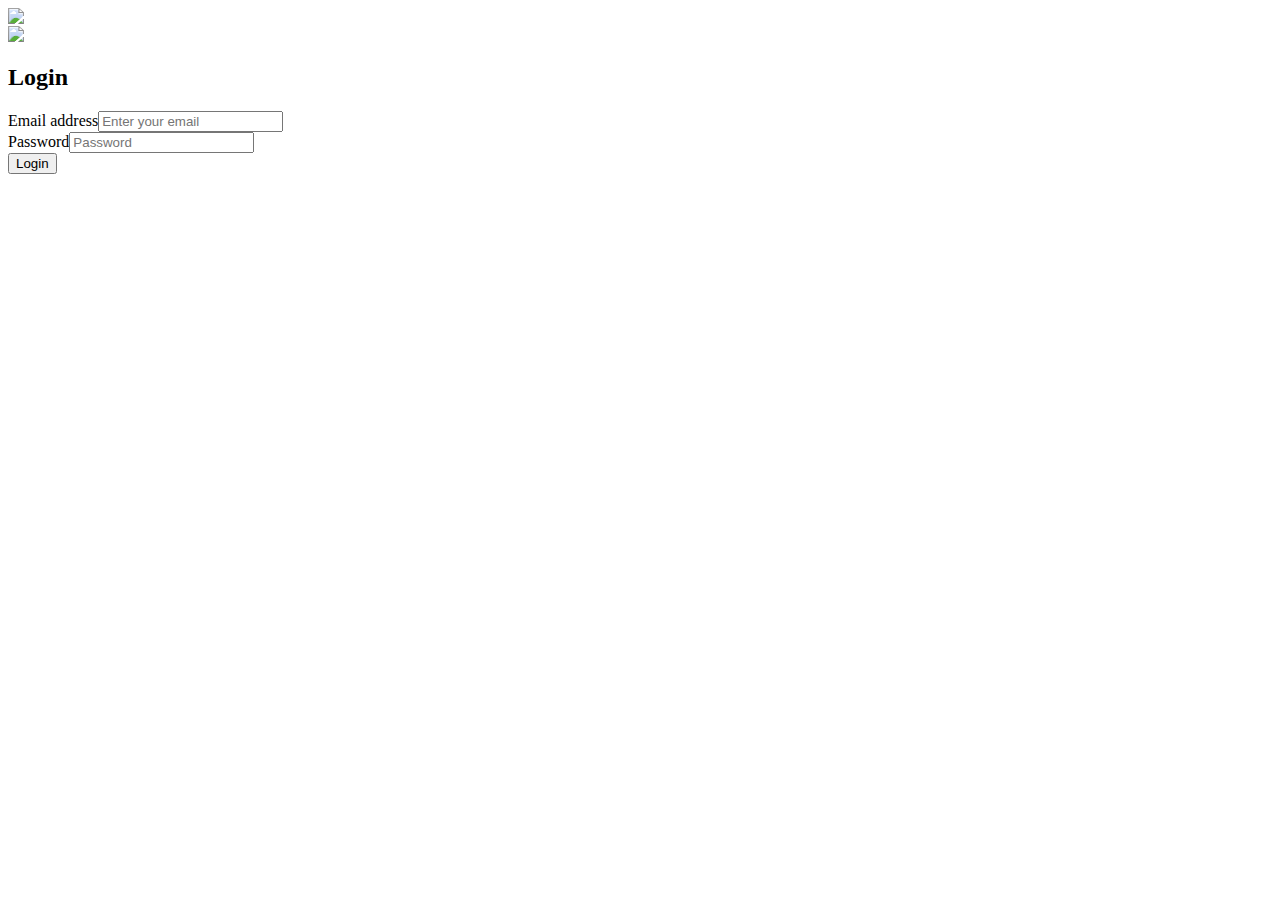
==== commit 20758ffc: "changing base path" ====
--- a/index.html
+++ b/index.html
@@ -1 +1 @@
-<!DOCTYPE html><html lang="en"><head><meta charSet="utf-8"/><meta name="viewport" content="width=device-width, initial-scale=1"/><link rel="preload" as="image" href="/_next/static/media/bg-img.354e8d41.svg" fetchPriority="high"/><link rel="preload" as="image" href="/_next/static/media/img_frame.f65e410e.svg" fetchPriority="high"/><link rel="stylesheet" href="/_next/static/css/c8b9f7c9085633fc.css" data-precedence="next"/><link rel="stylesheet" href="/_next/static/css/d3df112486f97f47.css" data-precedence="next"/><link rel="stylesheet" href="/_next/static/css/82bc644b941a2132.css" data-precedence="next"/><link rel="preload" as="script" fetchPriority="low" href="/_next/static/chunks/webpack-ba1d65df73a28ebe.js"/><script src="/_next/static/chunks/fd9d1056-e36a5898c74579c1.js" async=""></script><script src="/_next/static/chunks/23-5b68e7078fd41346.js" async=""></script><script src="/_next/static/chunks/main-app-f830c0cacf32ffc2.js" async=""></script><script src="/_next/static/chunks/236-5caacf703836a47d.js" async=""></script><script src="/_next/static/chunks/974-9240bf006b20aa8d.js" async=""></script><script src="/_next/static/chunks/app/page-db731f0b7885d833.js" async=""></script><script src="/_next/static/chunks/app/layout-7973d2838881c95d.js" async=""></script><title>Custom Dashboard</title><link rel="icon" type="image/x-icon" href="../favicon.ico"/><link rel="icon" href="/favicon.ico" type="image/x-icon" sizes="16x16"/><script src="/_next/static/chunks/polyfills-42372ed130431b0a.js" noModule=""></script></head><body><div class="page_login_space__VgH8B container-fluid"><div class="page_align_login__2BGhG"><div class="page_bg_img_login__TYg9c"><div class="page_bg_img_login1__O7_ps"><img alt="img_logo" fetchPriority="high" width="778" height="928" decoding="async" data-nimg="1" class="img-fluid" style="color:transparent" src="/_next/static/media/bg-img.354e8d41.svg"/></div><div class="page_stunt__NQTlI"><img alt="img_logo" fetchPriority="high" width="578" height="578" decoding="async" data-nimg="1" class="img-fluid" style="color:transparent" src="/_next/static/media/img_frame.f65e410e.svg"/></div></div><div class="page_shape_login__kW3tx"><div class="mt-5 container"><h2 class="Login_login__H7trq">Login</h2><form class=""><div><label class="Login_label__VAjlC form-label" for="formEmail">Email address</label><input placeholder="Enter your email" required="" type="email" id="formEmail" class="Login_login__H7trq form-control" value=""/></div><div><label class="Login_label__VAjlC form-label" for="formPassword">Password</label><input placeholder="Password" required="" type="password" id="formPassword" class="Login_login__H7trq form-control" value=""/></div><button type="submit" class="Login_btnlogin__G2Kmm mt-3 btn btn-primary">Login</button></form></div></div></div></div><script src="/_next/static/chunks/webpack-ba1d65df73a28ebe.js" async=""></script><script>(self.__next_f=self.__next_f||[]).push([0]);self.__next_f.push([2,null])</script><script>self.__next_f.push([1,"1:HL[\"/_next/static/css/c8b9f7c9085633fc.css\",\"style\"]\n2:HL[\"/_next/static/css/d3df112486f97f47.css\",\"style\"]\n3:HL[\"/_next/static/css/82bc644b941a2132.css\",\"style\"]\n"])</script><script>self.__next_f.push([1,"4:I[5751,[],\"\"]\n6:I[6513,[],\"ClientPageRoot\"]\n7:I[532,[\"236\",\"static/chunks/236-5caacf703836a47d.js\",\"974\",\"static/chunks/974-9240bf006b20aa8d.js\",\"931\",\"static/chunks/app/page-db731f0b7885d833.js\"],\"default\",1]\n8:I[7671,[\"185\",\"static/chunks/app/layout-7973d2838881c95d.js\"],\"default\",1]\n9:I[9275,[],\"\"]\na:I[1343,[],\"\"]\nd:I[6130,[],\"\"]\nb:{}\ne:[]\n"])</script><script>self.__next_f.push([1,"0:[\"$\",\"$L4\",null,{\"buildId\":\"Rvghv3b-Gal7J1yhvZjO3\",\"assetPrefix\":\"\",\"urlParts\":[\"\",\"\"],\"initialTree\":[\"\",{\"children\":[\"__PAGE__\",{}]},\"$undefined\",\"$undefined\",true],\"initialSeedData\":[\"\",{\"children\":[\"__PAGE__\",{},[[\"$L5\",[\"$\",\"$L6\",null,{\"props\":{\"params\":{},\"searchParams\":{}},\"Component\":\"$7\"}],[[\"$\",\"link\",\"0\",{\"rel\":\"stylesheet\",\"href\":\"/_next/static/css/82bc644b941a2132.css\",\"precedence\":\"next\",\"crossOrigin\":\"$undefined\"}]]],null],null]},[[[[\"$\",\"link\",\"0\",{\"rel\":\"stylesheet\",\"href\":\"/_next/static/css/c8b9f7c9085633fc.css\",\"precedence\":\"next\",\"crossOrigin\":\"$undefined\"}],[\"$\",\"link\",\"1\",{\"rel\":\"stylesheet\",\"href\":\"/_next/static/css/d3df112486f97f47.css\",\"precedence\":\"next\",\"crossOrigin\":\"$undefined\"}]],[\"$\",\"$L8\",null,{\"children\":[\"$\",\"$L9\",null,{\"parallelRouterKey\":\"children\",\"segmentPath\":[\"children\"],\"error\":\"$undefined\",\"errorStyles\":\"$undefined\",\"errorScripts\":\"$undefined\",\"template\":[\"$\",\"$La\",null,{}],\"templateStyles\":\"$undefined\",\"templateScripts\":\"$undefined\",\"notFound\":[[\"$\",\"title\",null,{\"children\":\"404: This page could not be found.\"}],[\"$\",\"div\",null,{\"style\":{\"fontFamily\":\"system-ui,\\\"Segoe UI\\\",Roboto,Helvetica,Arial,sans-serif,\\\"Apple Color Emoji\\\",\\\"Segoe UI Emoji\\\"\",\"height\":\"100vh\",\"textAlign\":\"center\",\"display\":\"flex\",\"flexDirection\":\"column\",\"alignItems\":\"center\",\"justifyContent\":\"center\"},\"children\":[\"$\",\"div\",null,{\"children\":[[\"$\",\"style\",null,{\"dangerouslySetInnerHTML\":{\"__html\":\"body{color:#000;background:#fff;margin:0}.next-error-h1{border-right:1px solid rgba(0,0,0,.3)}@media (prefers-color-scheme:dark){body{color:#fff;background:#000}.next-error-h1{border-right:1px solid rgba(255,255,255,.3)}}\"}}],[\"$\",\"h1\",null,{\"className\":\"next-error-h1\",\"style\":{\"display\":\"inline-block\",\"margin\":\"0 20px 0 0\",\"padding\":\"0 23px 0 0\",\"fontSize\":24,\"fontWeight\":500,\"verticalAlign\":\"top\",\"lineHeight\":\"49px\"},\"children\":\"404\"}],[\"$\",\"div\",null,{\"style\":{\"display\":\"inline-block\"},\"children\":[\"$\",\"h2\",null,{\"style\":{\"fontSize\":14,\"fontWeight\":400,\"lineHeight\":\"49px\",\"margin\":0},\"children\":\"This page could not be found.\"}]}]]}]}]],\"notFoundStyles\":[]}],\"params\":\"$b\"}]],null],null],\"couldBeIntercepted\":false,\"initialHead\":[null,\"$Lc\"],\"globalErrorComponent\":\"$d\",\"missingSlots\":\"$We\"}]\n"])</script><script>self.__next_f.push([1,"c:[[\"$\",\"meta\",\"0\",{\"name\":\"viewport\",\"content\":\"width=device-width, initial-scale=1\"}],[\"$\",\"meta\",\"1\",{\"charSet\":\"utf-8\"}],[\"$\",\"link\",\"2\",{\"rel\":\"icon\",\"href\":\"/favicon.ico\",\"type\":\"image/x-icon\",\"sizes\":\"16x16\"}]]\n5:null\n"])</script></body></html>+<!DOCTYPE html><html lang="en"><head><meta charSet="utf-8"/><meta name="viewport" content="width=device-width, initial-scale=1"/><link rel="preload" as="image" href="/payment-website/_next/static/media/bg-img.354e8d41.svg" fetchPriority="high"/><link rel="preload" as="image" href="/payment-website/_next/static/media/img_frame.f65e410e.svg" fetchPriority="high"/><link rel="stylesheet" href="/payment-website/_next/static/css/c8b9f7c9085633fc.css" data-precedence="next"/><link rel="stylesheet" href="/payment-website/_next/static/css/d3df112486f97f47.css" data-precedence="next"/><link rel="stylesheet" href="/payment-website/_next/static/css/82bc644b941a2132.css" data-precedence="next"/><link rel="preload" as="script" fetchPriority="low" href="/payment-website/_next/static/chunks/webpack-2e6c85385f6fdc6e.js"/><script src="/payment-website/_next/static/chunks/fd9d1056-e36a5898c74579c1.js" async=""></script><script src="/payment-website/_next/static/chunks/23-d582cba8429b4555.js" async=""></script><script src="/payment-website/_next/static/chunks/main-app-f830c0cacf32ffc2.js" async=""></script><script src="/payment-website/_next/static/chunks/236-a4f822bd020f38a6.js" async=""></script><script src="/payment-website/_next/static/chunks/974-9240bf006b20aa8d.js" async=""></script><script src="/payment-website/_next/static/chunks/app/page-f105785765d707bf.js" async=""></script><script src="/payment-website/_next/static/chunks/app/layout-7973d2838881c95d.js" async=""></script><title>Custom Dashboard</title><link rel="icon" type="image/x-icon" href="../favicon.ico"/><link rel="icon" href="/payment-website/favicon.ico" type="image/x-icon" sizes="16x16"/><script src="/payment-website/_next/static/chunks/polyfills-42372ed130431b0a.js" noModule=""></script></head><body><div class="page_login_space__VgH8B container-fluid"><div class="page_align_login__2BGhG"><div class="page_bg_img_login__TYg9c"><div class="page_bg_img_login1__O7_ps"><img alt="img_logo" fetchPriority="high" width="778" height="928" decoding="async" data-nimg="1" class="img-fluid" style="color:transparent" src="/payment-website/_next/static/media/bg-img.354e8d41.svg"/></div><div class="page_stunt__NQTlI"><img alt="img_logo" fetchPriority="high" width="578" height="578" decoding="async" data-nimg="1" class="img-fluid" style="color:transparent" src="/payment-website/_next/static/media/img_frame.f65e410e.svg"/></div></div><div class="page_shape_login__kW3tx"><div class="mt-5 container"><h2 class="Login_login__H7trq">Login</h2><form class=""><div><label class="Login_label__VAjlC form-label" for="formEmail">Email address</label><input placeholder="Enter your email" required="" type="email" id="formEmail" class="Login_login__H7trq form-control" value=""/></div><div><label class="Login_label__VAjlC form-label" for="formPassword">Password</label><input placeholder="Password" required="" type="password" id="formPassword" class="Login_login__H7trq form-control" value=""/></div><button type="submit" class="Login_btnlogin__G2Kmm mt-3 btn btn-primary">Login</button></form></div></div></div></div><script src="/payment-website/_next/static/chunks/webpack-2e6c85385f6fdc6e.js" async=""></script><script>(self.__next_f=self.__next_f||[]).push([0]);self.__next_f.push([2,null])</script><script>self.__next_f.push([1,"1:HL[\"/payment-website/_next/static/css/c8b9f7c9085633fc.css\",\"style\"]\n2:HL[\"/payment-website/_next/static/css/d3df112486f97f47.css\",\"style\"]\n3:HL[\"/payment-website/_next/static/css/82bc644b941a2132.css\",\"style\"]\n"])</script><script>self.__next_f.push([1,"4:I[5751,[],\"\"]\n6:I[6513,[],\"ClientPageRoot\"]\n7:I[532,[\"236\",\"static/chunks/236-a4f822bd020f38a6.js\",\"974\",\"static/chunks/974-9240bf006b20aa8d.js\",\"931\",\"static/chunks/app/page-f105785765d707bf.js\"],\"default\",1]\n8:I[7671,[\"185\",\"static/chunks/app/layout-7973d2838881c95d.js\"],\"default\",1]\n9:I[9275,[],\"\"]\na:I[1343,[],\"\"]\nd:I[6130,[],\"\"]\nb:{}\ne:[]\n"])</script><script>self.__next_f.push([1,"0:[\"$\",\"$L4\",null,{\"buildId\":\"NxAHFaLbZxLj-WabI5AVM\",\"assetPrefix\":\"/payment-website\",\"urlParts\":[\"\",\"\"],\"initialTree\":[\"\",{\"children\":[\"__PAGE__\",{}]},\"$undefined\",\"$undefined\",true],\"initialSeedData\":[\"\",{\"children\":[\"__PAGE__\",{},[[\"$L5\",[\"$\",\"$L6\",null,{\"props\":{\"params\":{},\"searchParams\":{}},\"Component\":\"$7\"}],[[\"$\",\"link\",\"0\",{\"rel\":\"stylesheet\",\"href\":\"/payment-website/_next/static/css/82bc644b941a2132.css\",\"precedence\":\"next\",\"crossOrigin\":\"$undefined\"}]]],null],null]},[[[[\"$\",\"link\",\"0\",{\"rel\":\"stylesheet\",\"href\":\"/payment-website/_next/static/css/c8b9f7c9085633fc.css\",\"precedence\":\"next\",\"crossOrigin\":\"$undefined\"}],[\"$\",\"link\",\"1\",{\"rel\":\"stylesheet\",\"href\":\"/payment-website/_next/static/css/d3df112486f97f47.css\",\"precedence\":\"next\",\"crossOrigin\":\"$undefined\"}]],[\"$\",\"$L8\",null,{\"children\":[\"$\",\"$L9\",null,{\"parallelRouterKey\":\"children\",\"segmentPath\":[\"children\"],\"error\":\"$undefined\",\"errorStyles\":\"$undefined\",\"errorScripts\":\"$undefined\",\"template\":[\"$\",\"$La\",null,{}],\"templateStyles\":\"$undefined\",\"templateScripts\":\"$undefined\",\"notFound\":[[\"$\",\"title\",null,{\"children\":\"404: This page could not be found.\"}],[\"$\",\"div\",null,{\"style\":{\"fontFamily\":\"system-ui,\\\"Segoe UI\\\",Roboto,Helvetica,Arial,sans-serif,\\\"Apple Color Emoji\\\",\\\"Segoe UI Emoji\\\"\",\"height\":\"100vh\",\"textAlign\":\"center\",\"display\":\"flex\",\"flexDirection\":\"column\",\"alignItems\":\"center\",\"justifyContent\":\"center\"},\"children\":[\"$\",\"div\",null,{\"children\":[[\"$\",\"style\",null,{\"dangerouslySetInnerHTML\":{\"__html\":\"body{color:#000;background:#fff;margin:0}.next-error-h1{border-right:1px solid rgba(0,0,0,.3)}@media (prefers-color-scheme:dark){body{color:#fff;background:#000}.next-error-h1{border-right:1px solid rgba(255,255,255,.3)}}\"}}],[\"$\",\"h1\",null,{\"className\":\"next-error-h1\",\"style\":{\"display\":\"inline-block\",\"margin\":\"0 20px 0 0\",\"padding\":\"0 23px 0 0\",\"fontSize\":24,\"fontWeight\":500,\"verticalAlign\":\"top\",\"lineHeight\":\"49px\"},\"children\":\"404\"}],[\"$\",\"div\",null,{\"style\":{\"display\":\"inline-block\"},\"children\":[\"$\",\"h2\",null,{\"style\":{\"fontSize\":14,\"fontWeight\":400,\"lineHeight\":\"49px\",\"margin\":0},\"children\":\"This page could not be found.\"}]}]]}]}]],\"notFoundStyles\":[]}],\"params\":\"$b\"}]],null],null],\"couldBeIntercepted\":false,\"initialHead\":[null,\"$Lc\"],\"globalErrorComponent\":\"$d\",\"missingSlots\":\"$We\"}]\n"])</script><script>self.__next_f.push([1,"c:[[\"$\",\"meta\",\"0\",{\"name\":\"viewport\",\"content\":\"width=device-width, initial-scale=1\"}],[\"$\",\"meta\",\"1\",{\"charSet\":\"utf-8\"}],[\"$\",\"link\",\"2\",{\"rel\":\"icon\",\"href\":\"/payment-website/favicon.ico\",\"type\":\"image/x-icon\",\"sizes\":\"16x16\"}]]\n5:null\n"])</script></body></html>